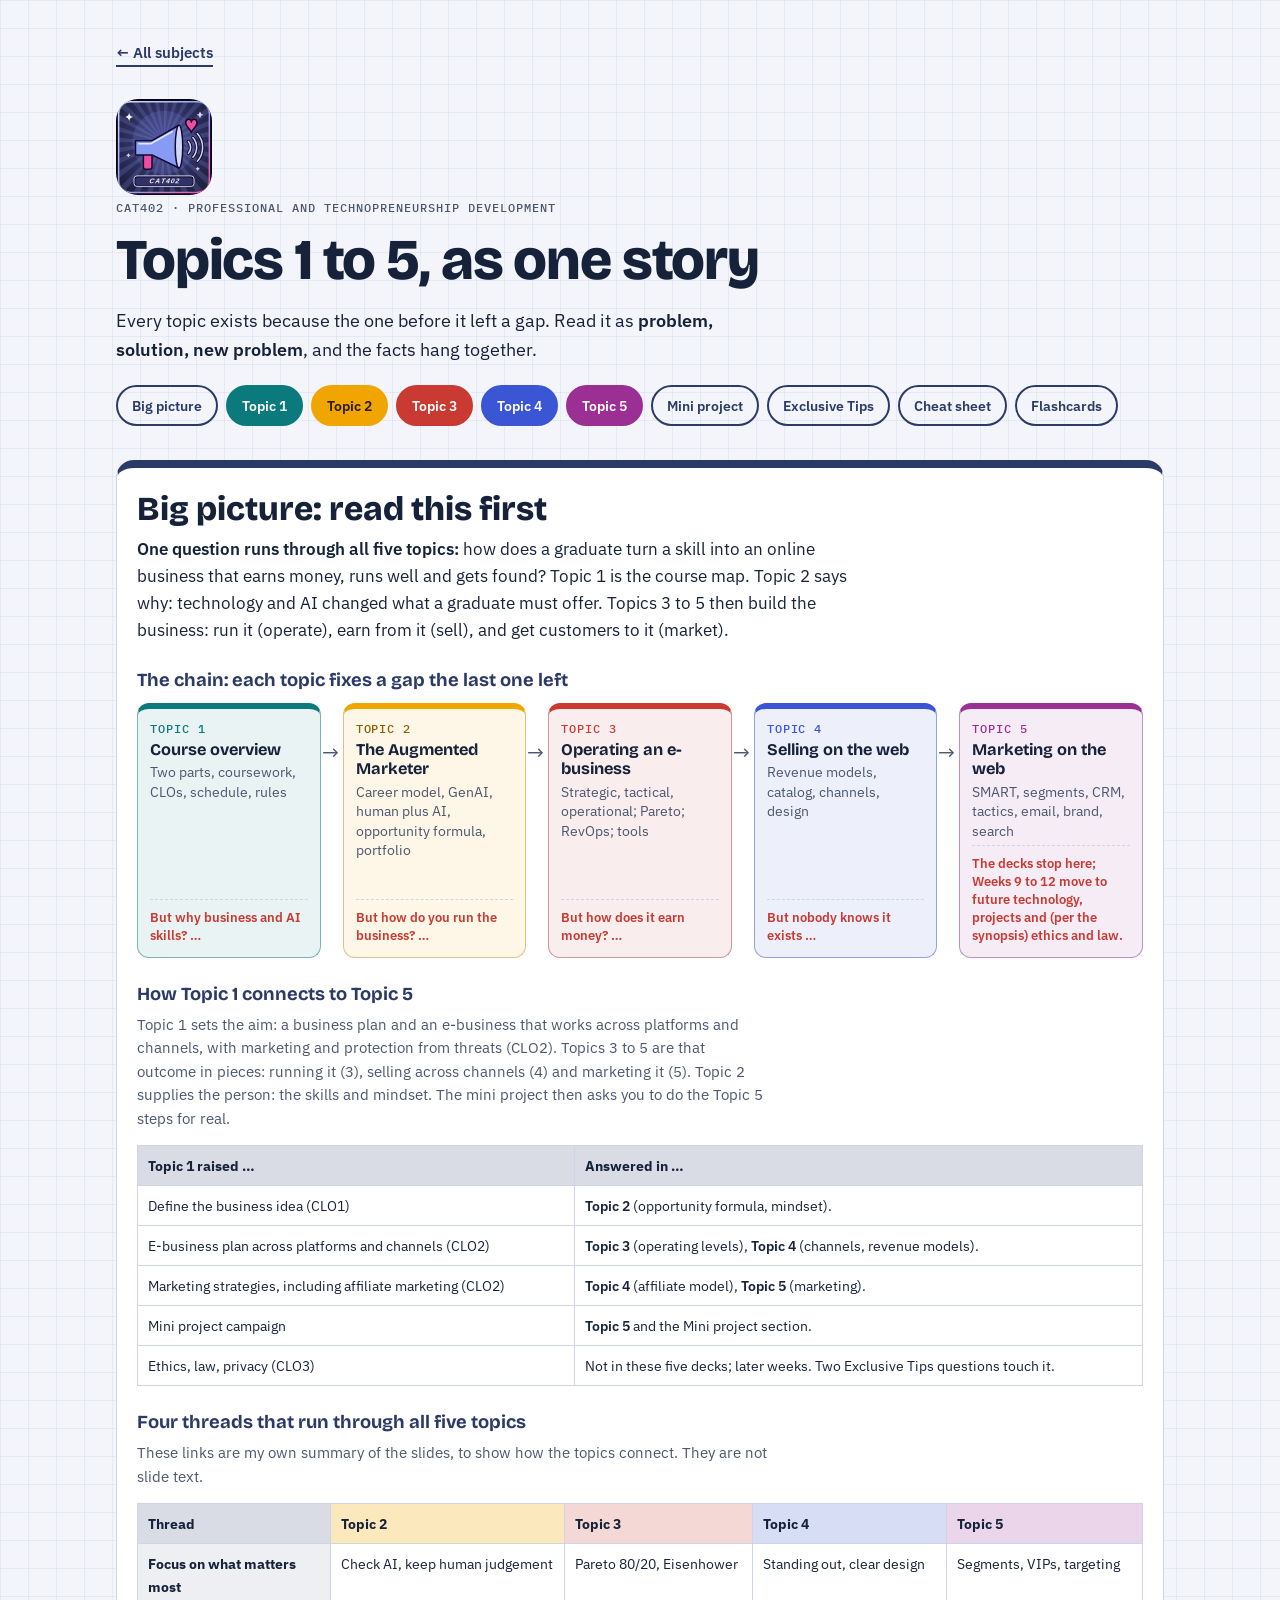
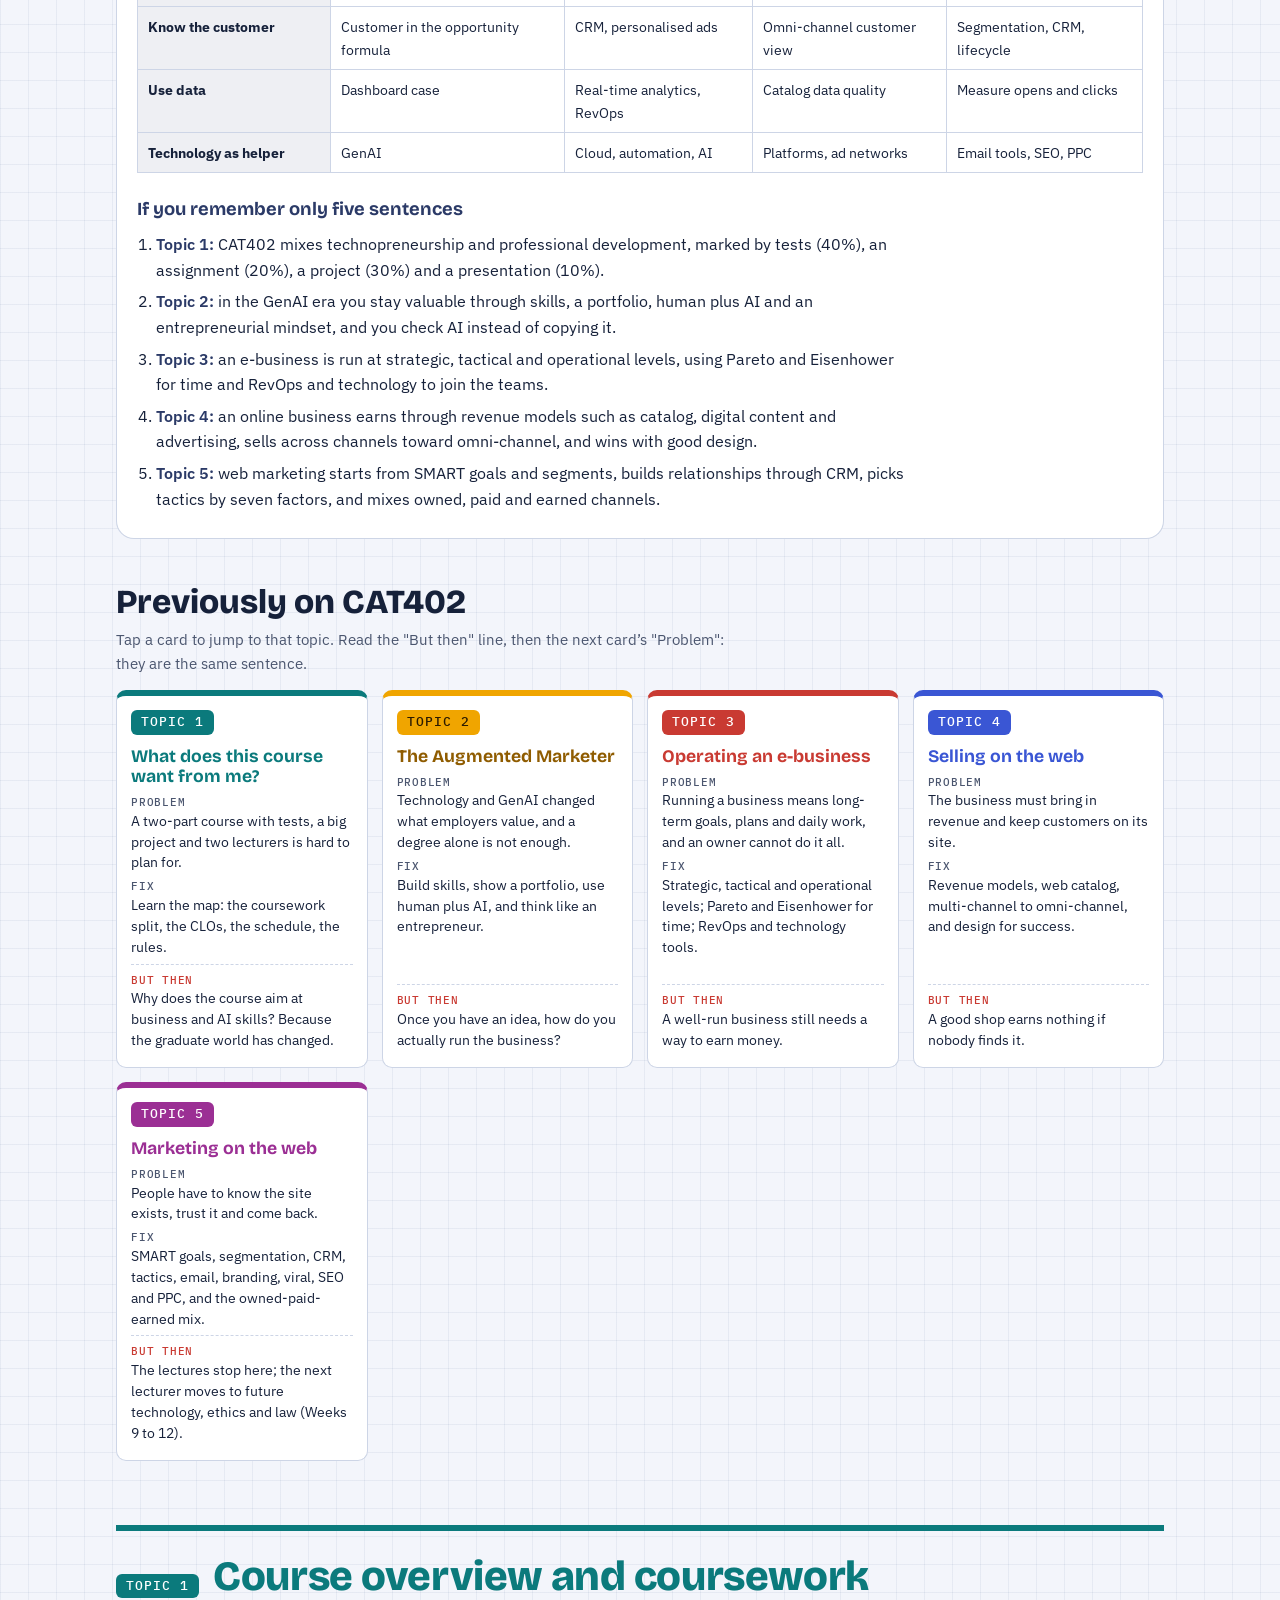
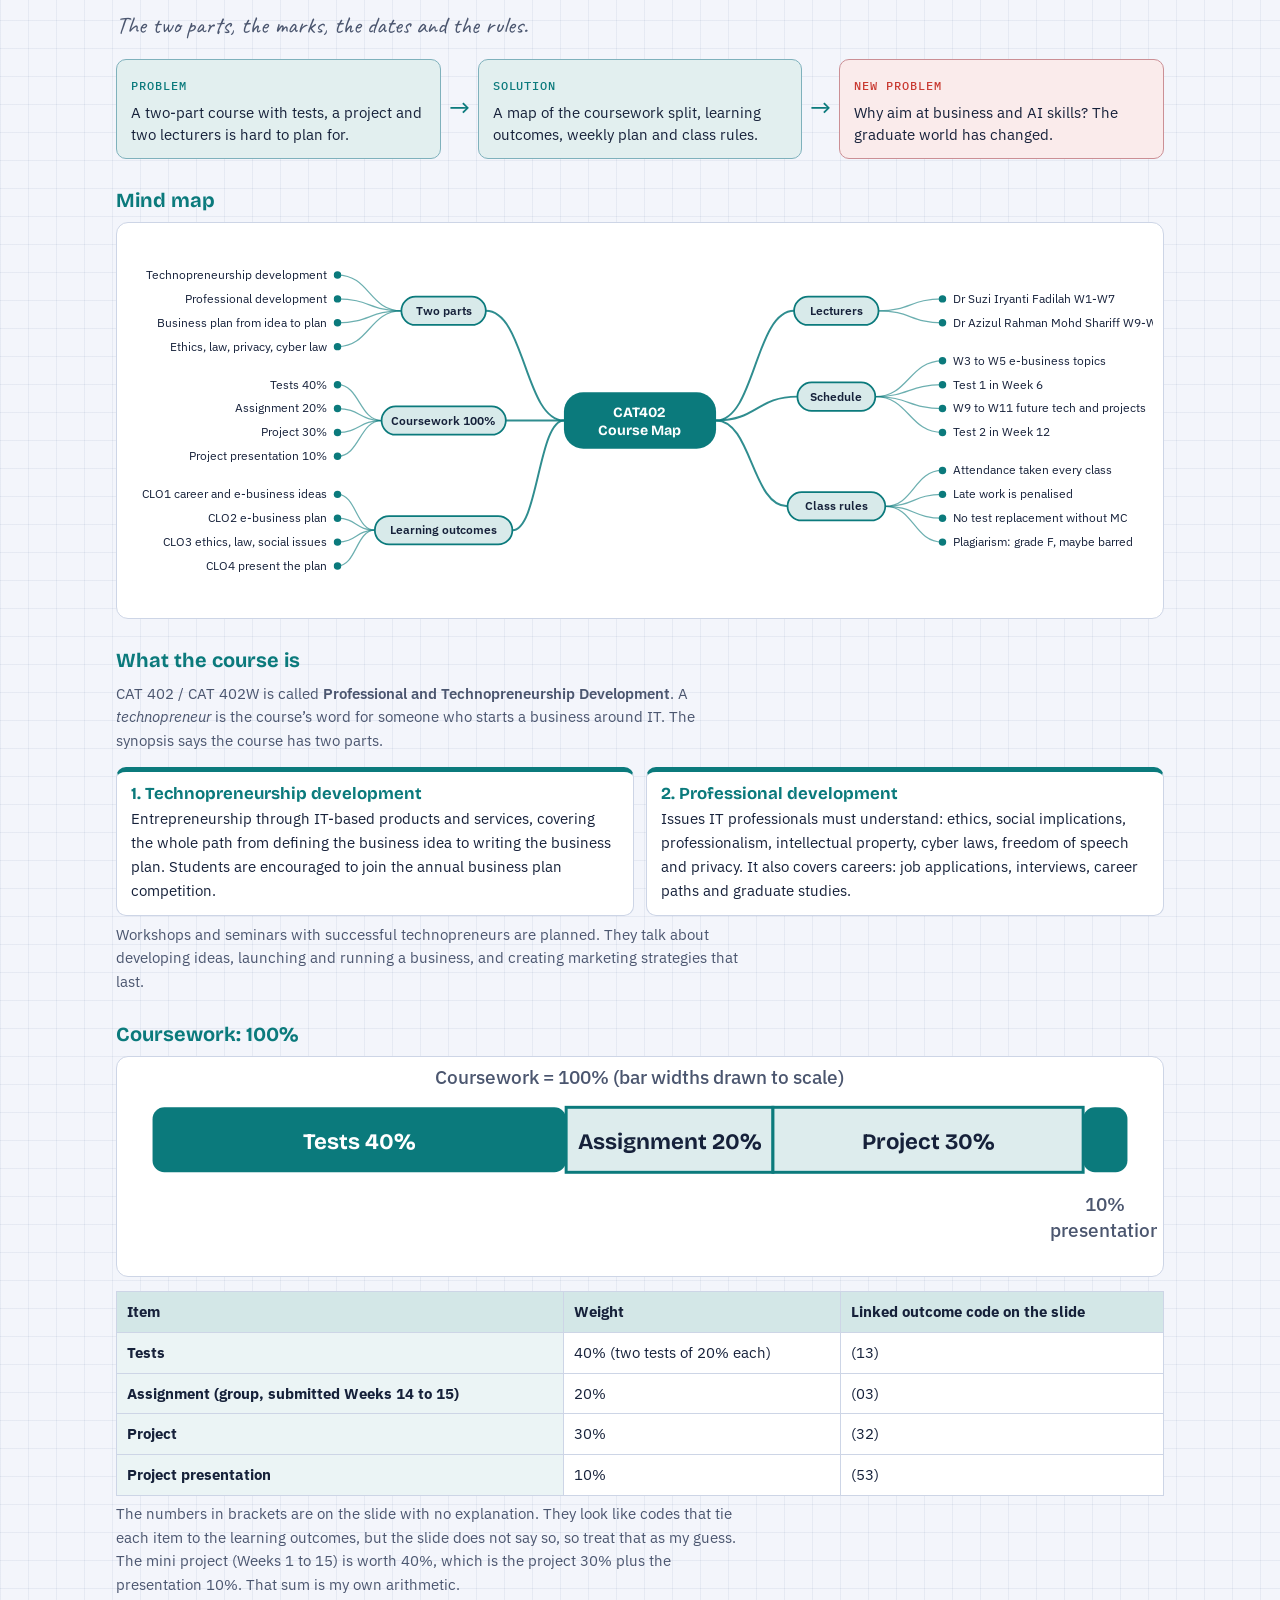
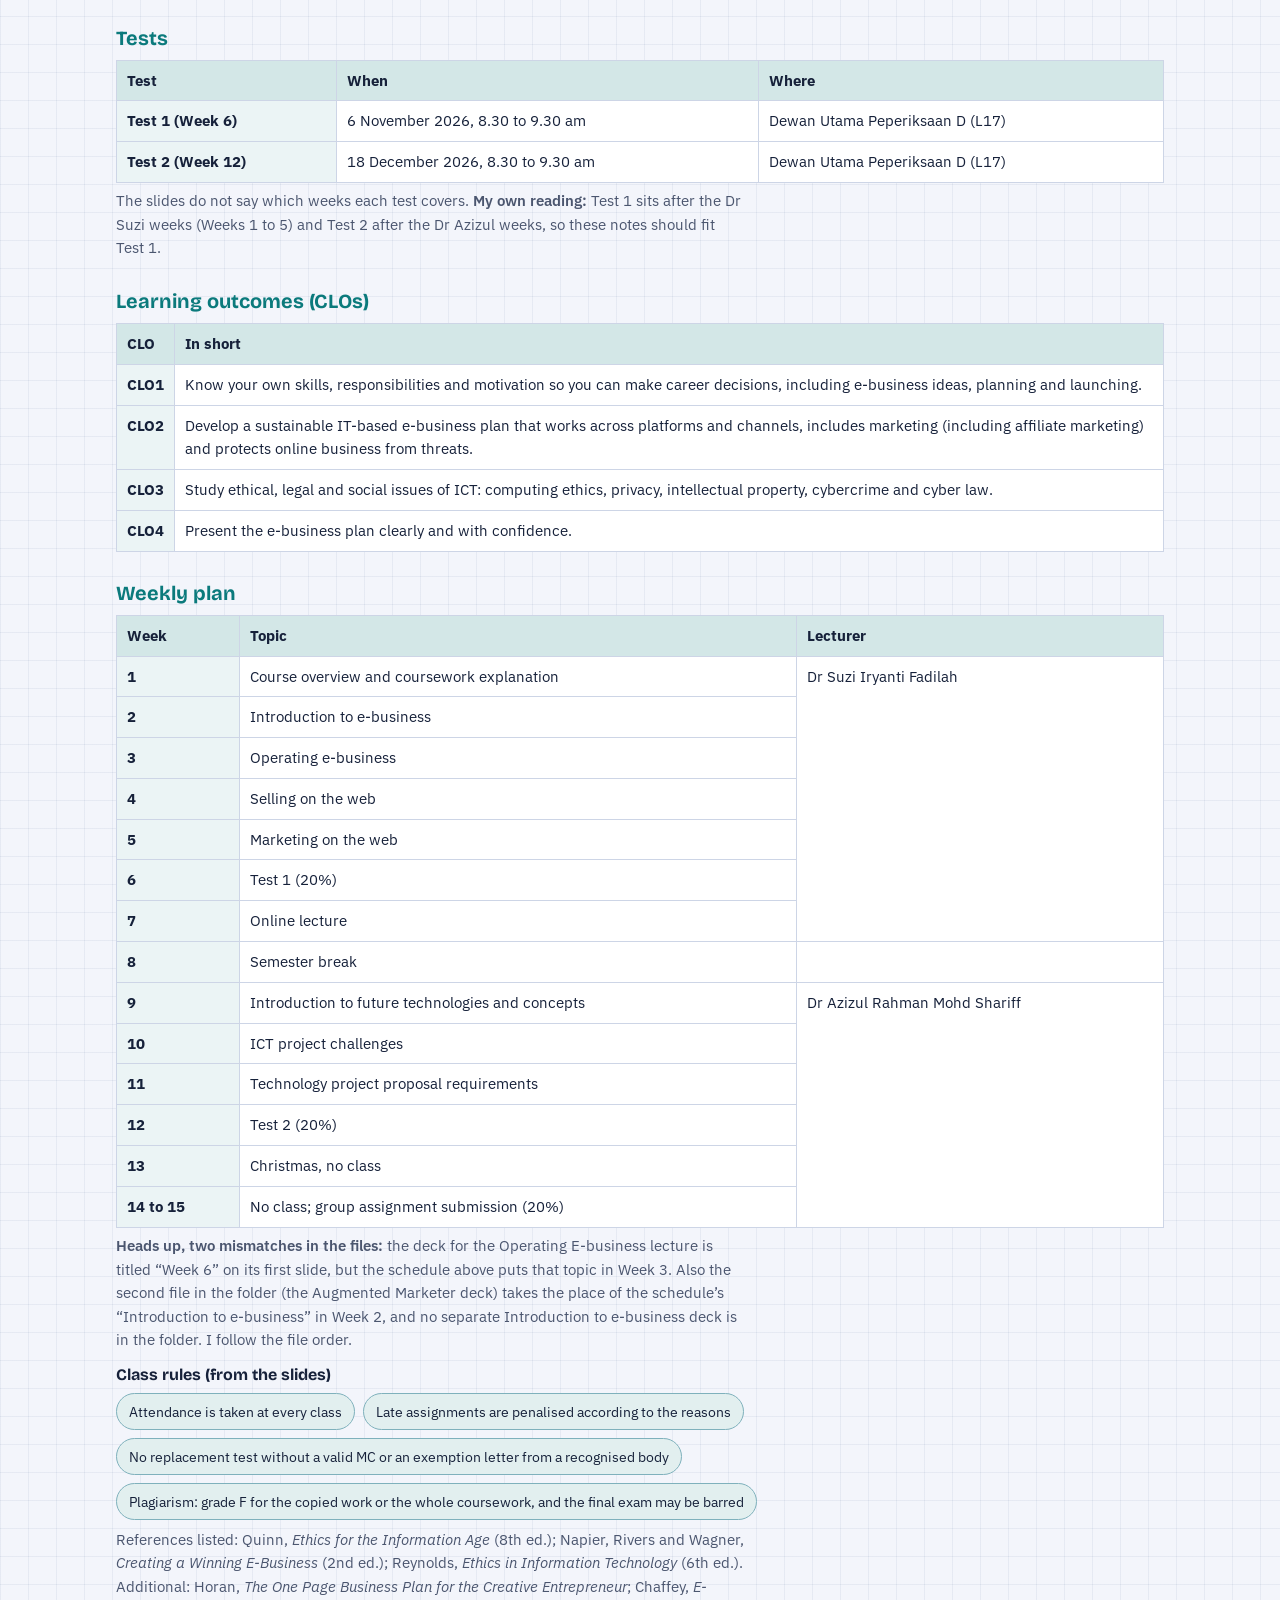
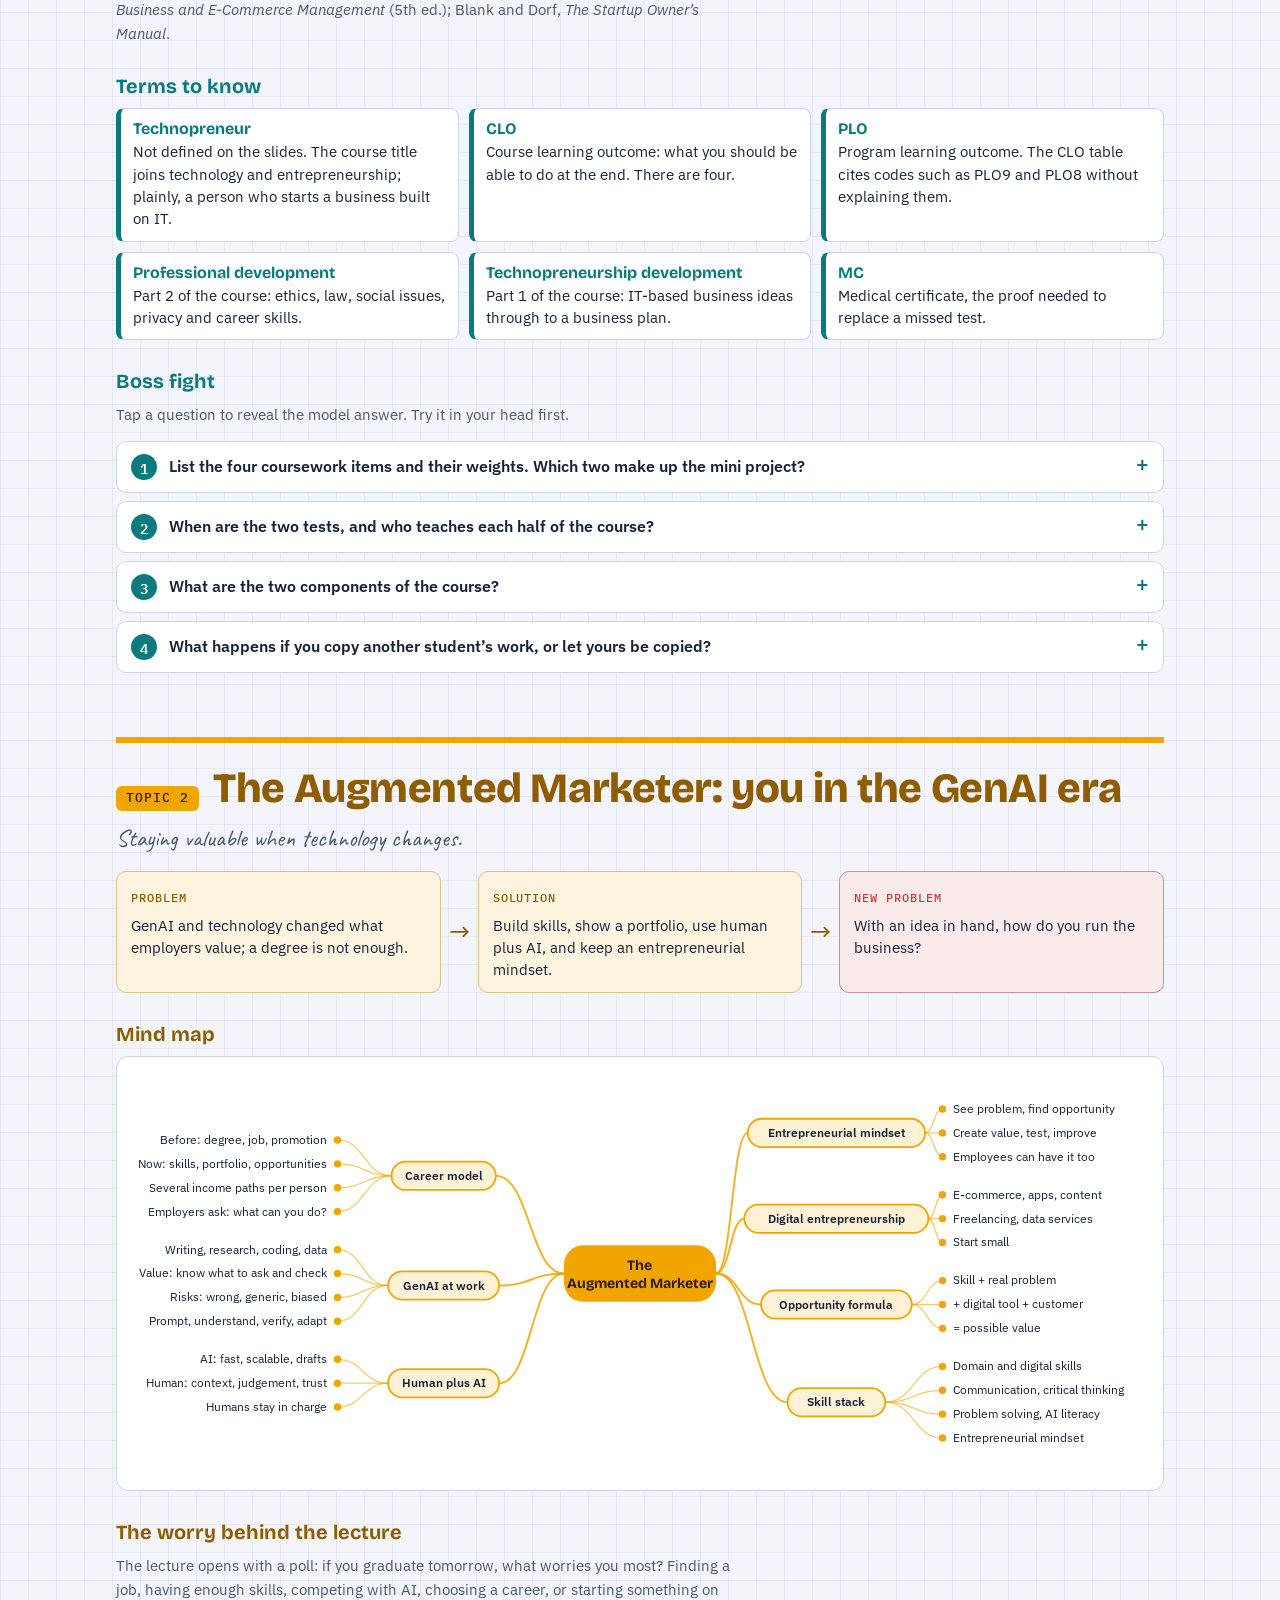
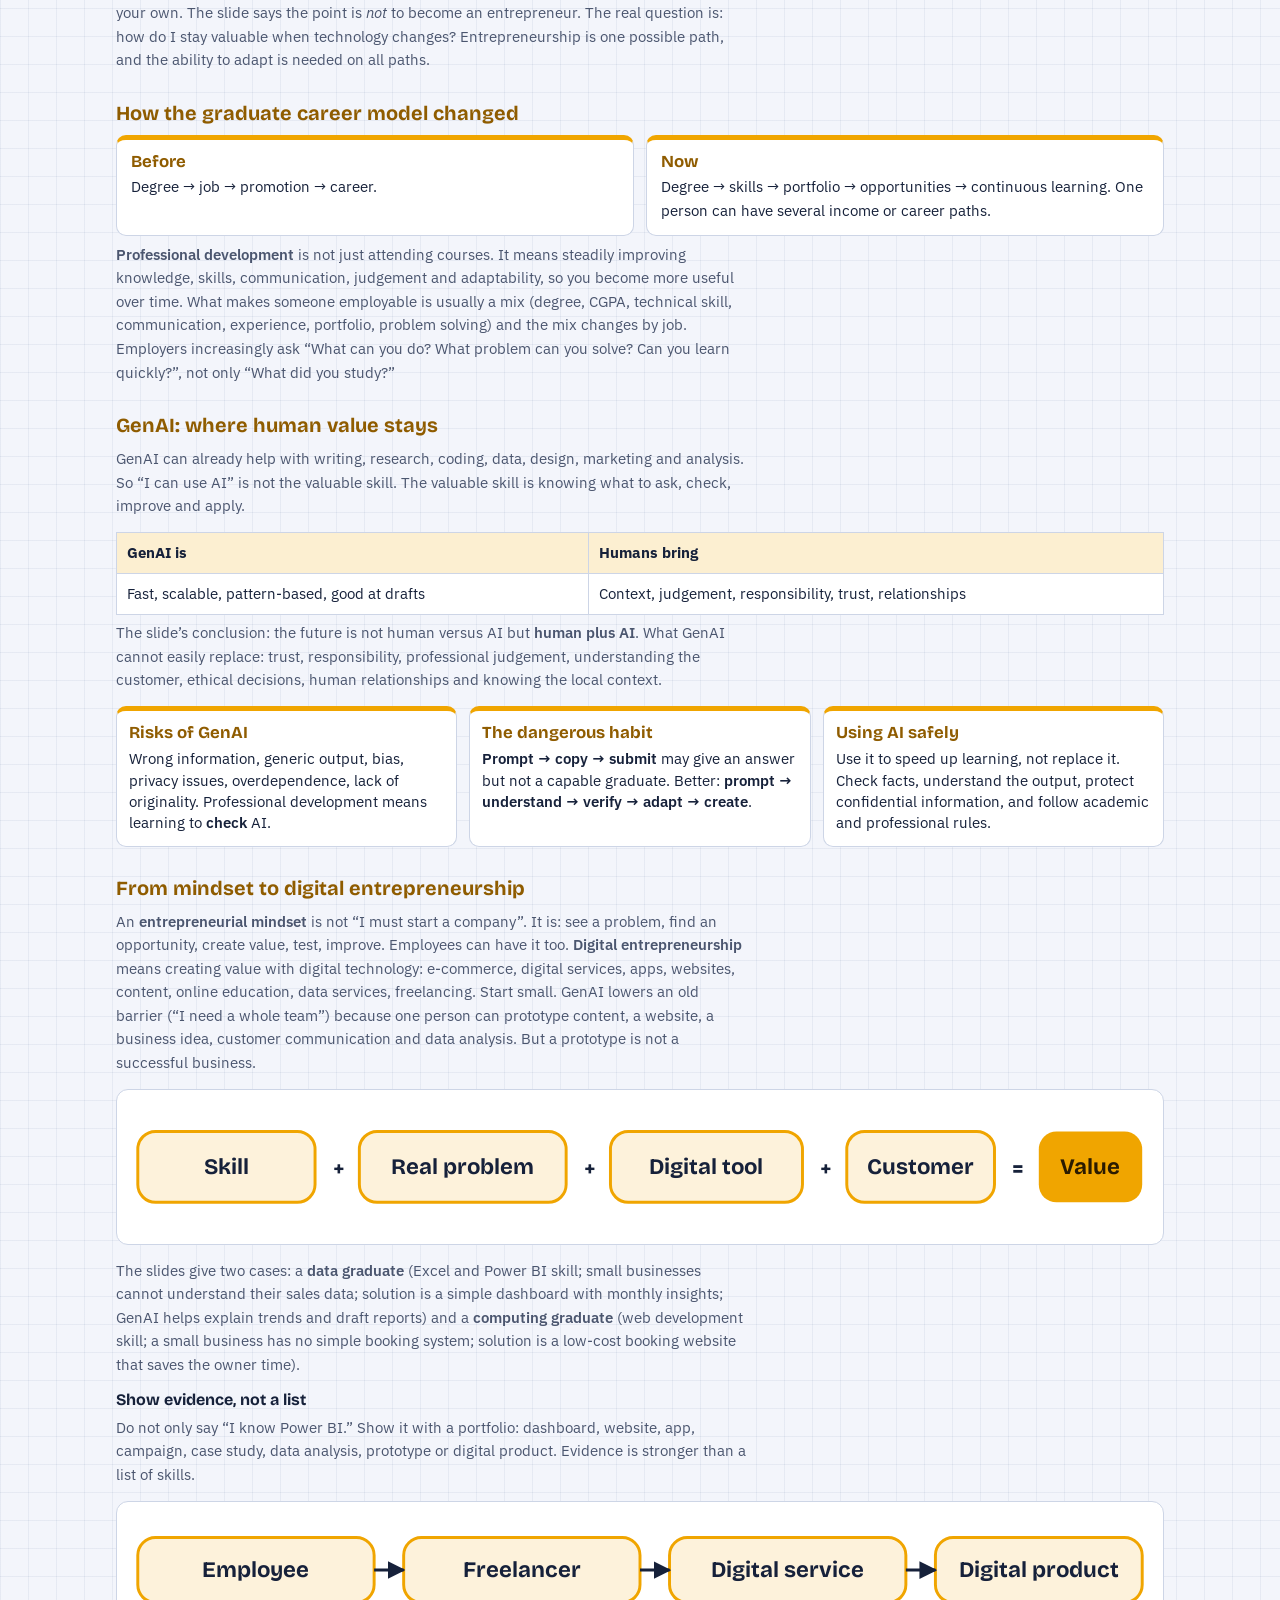
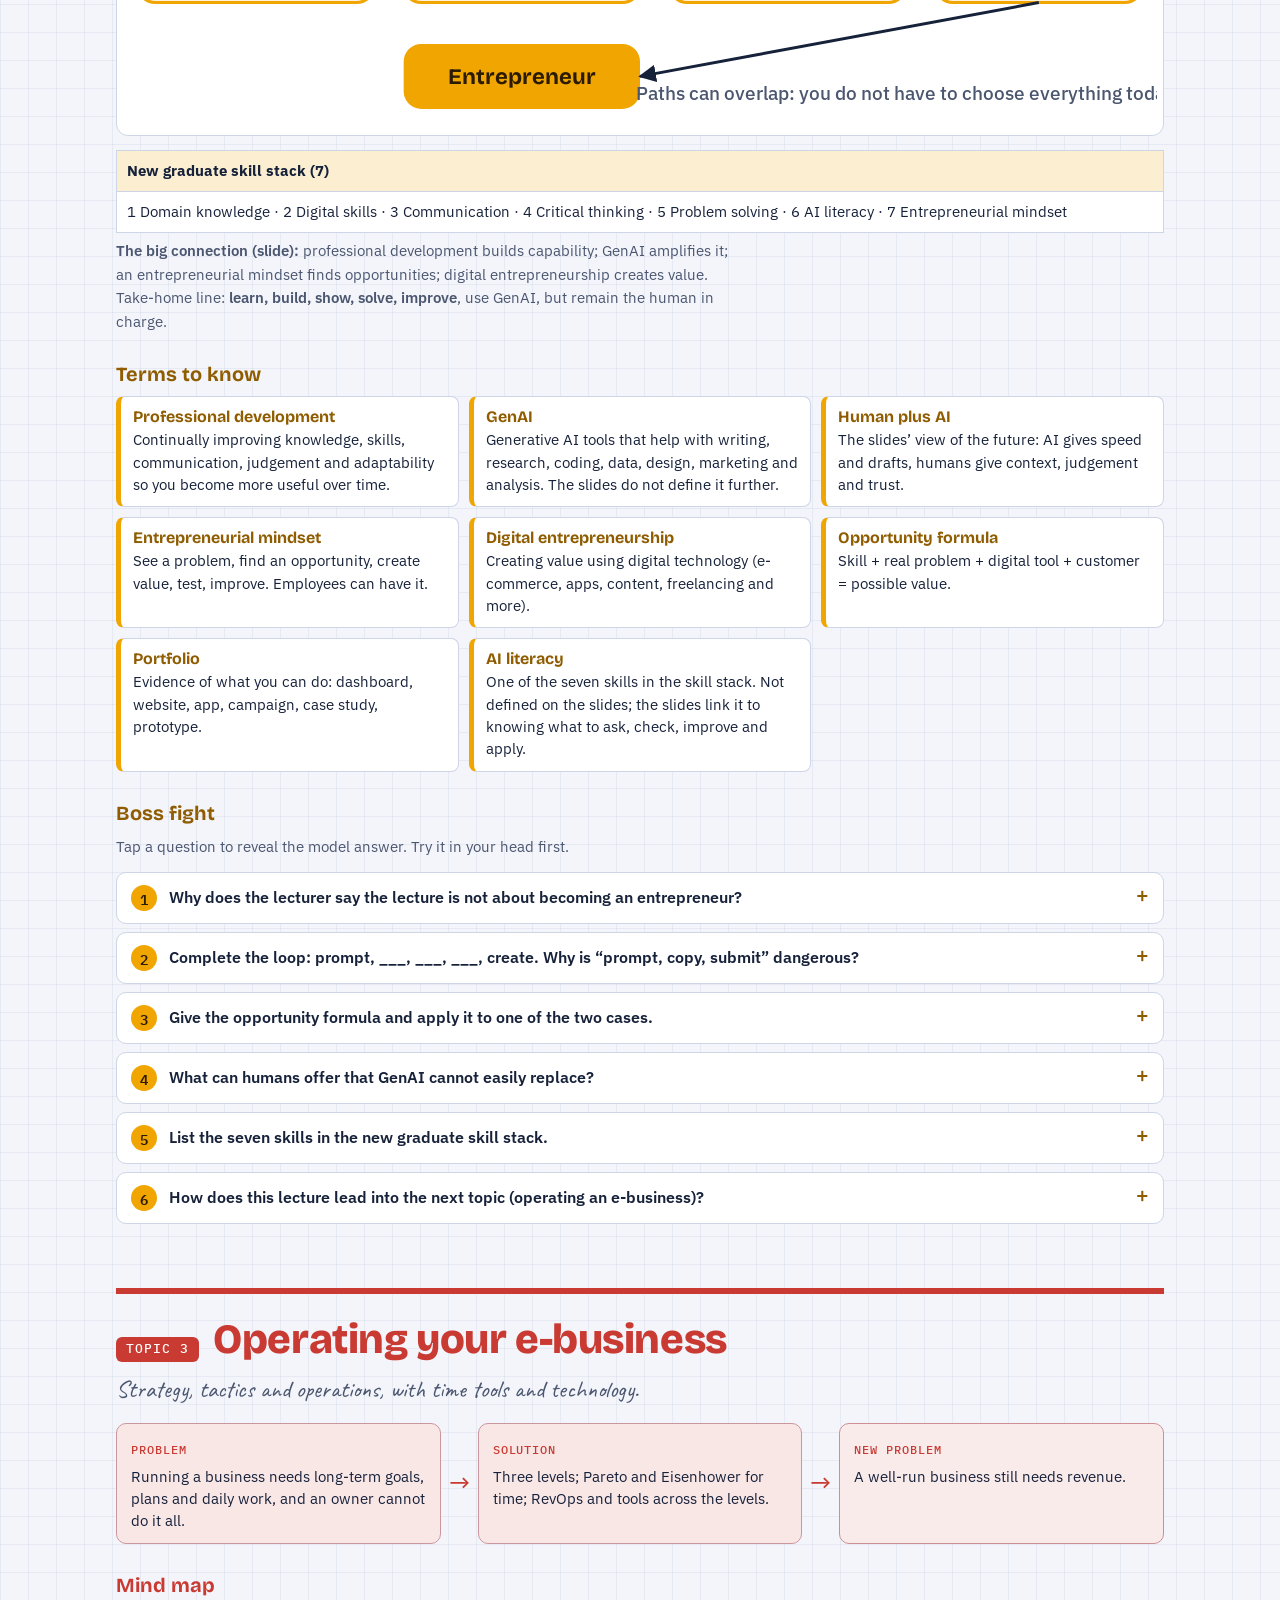
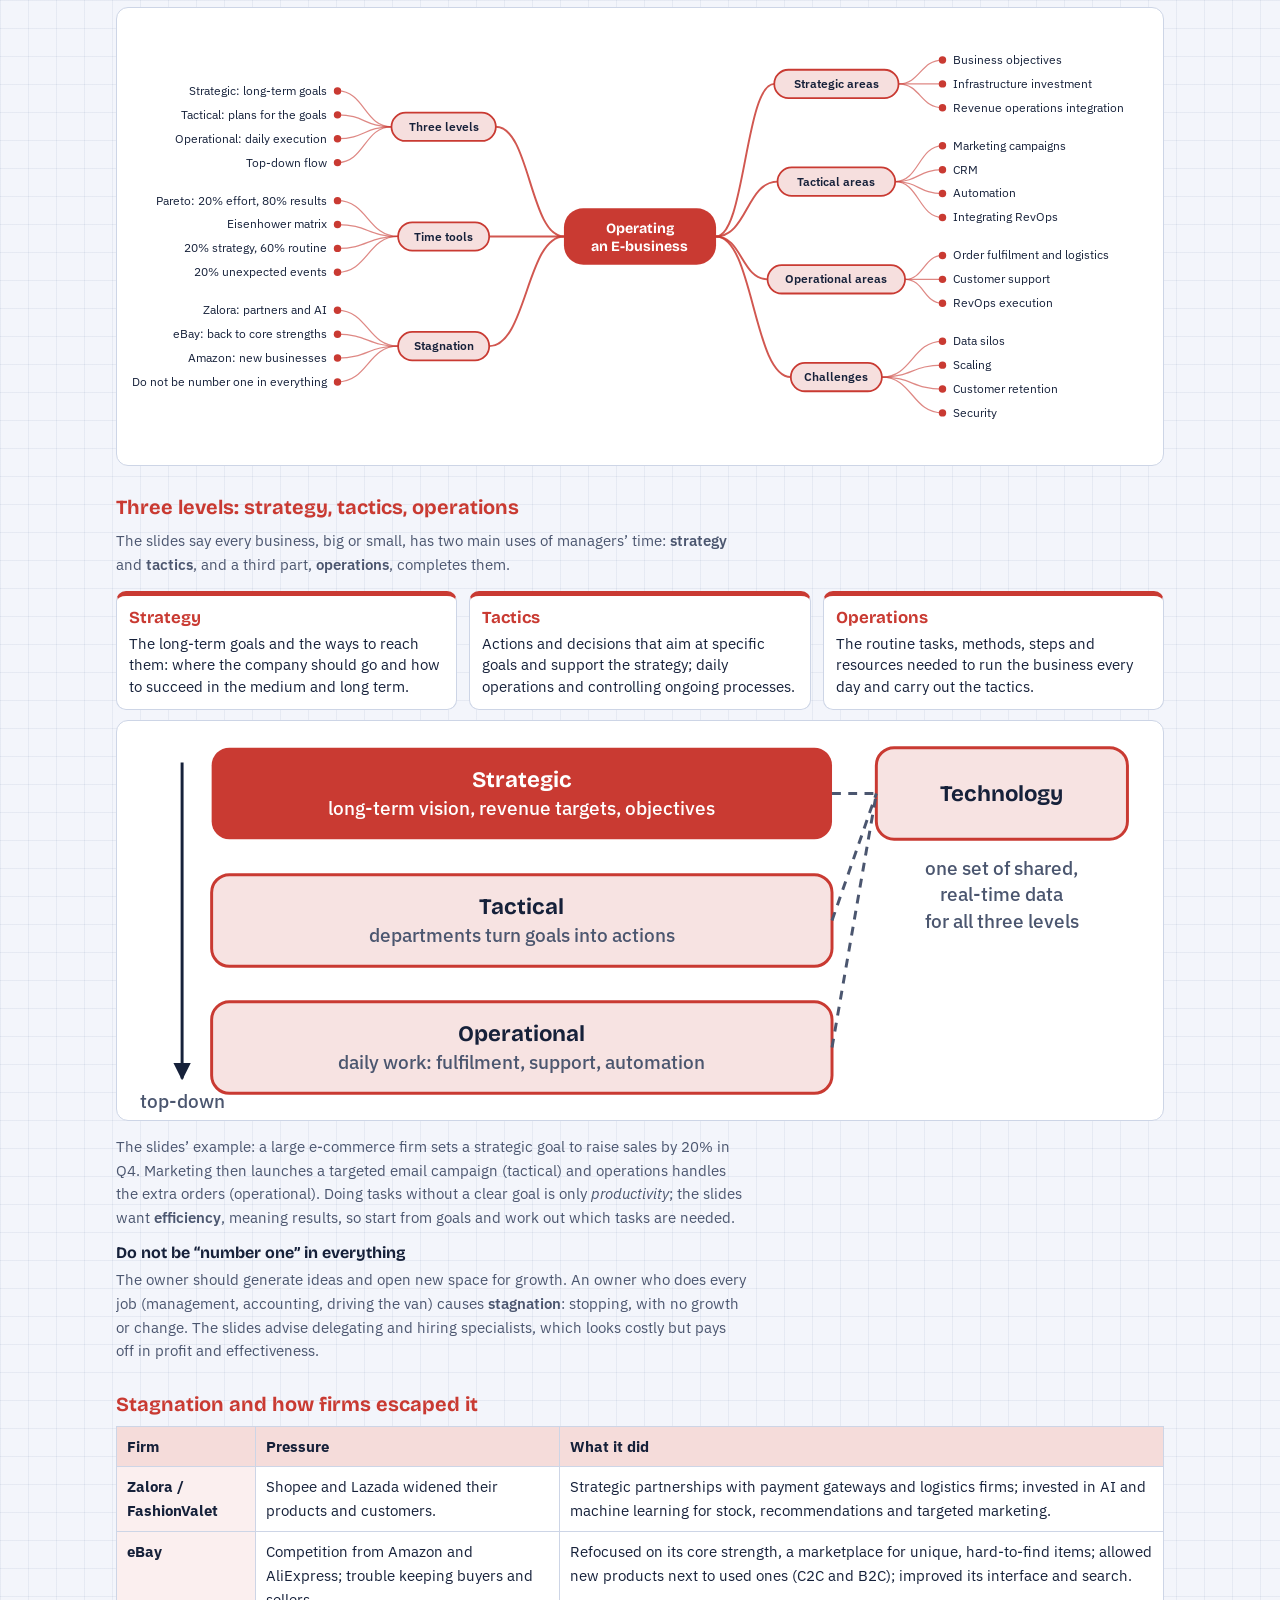
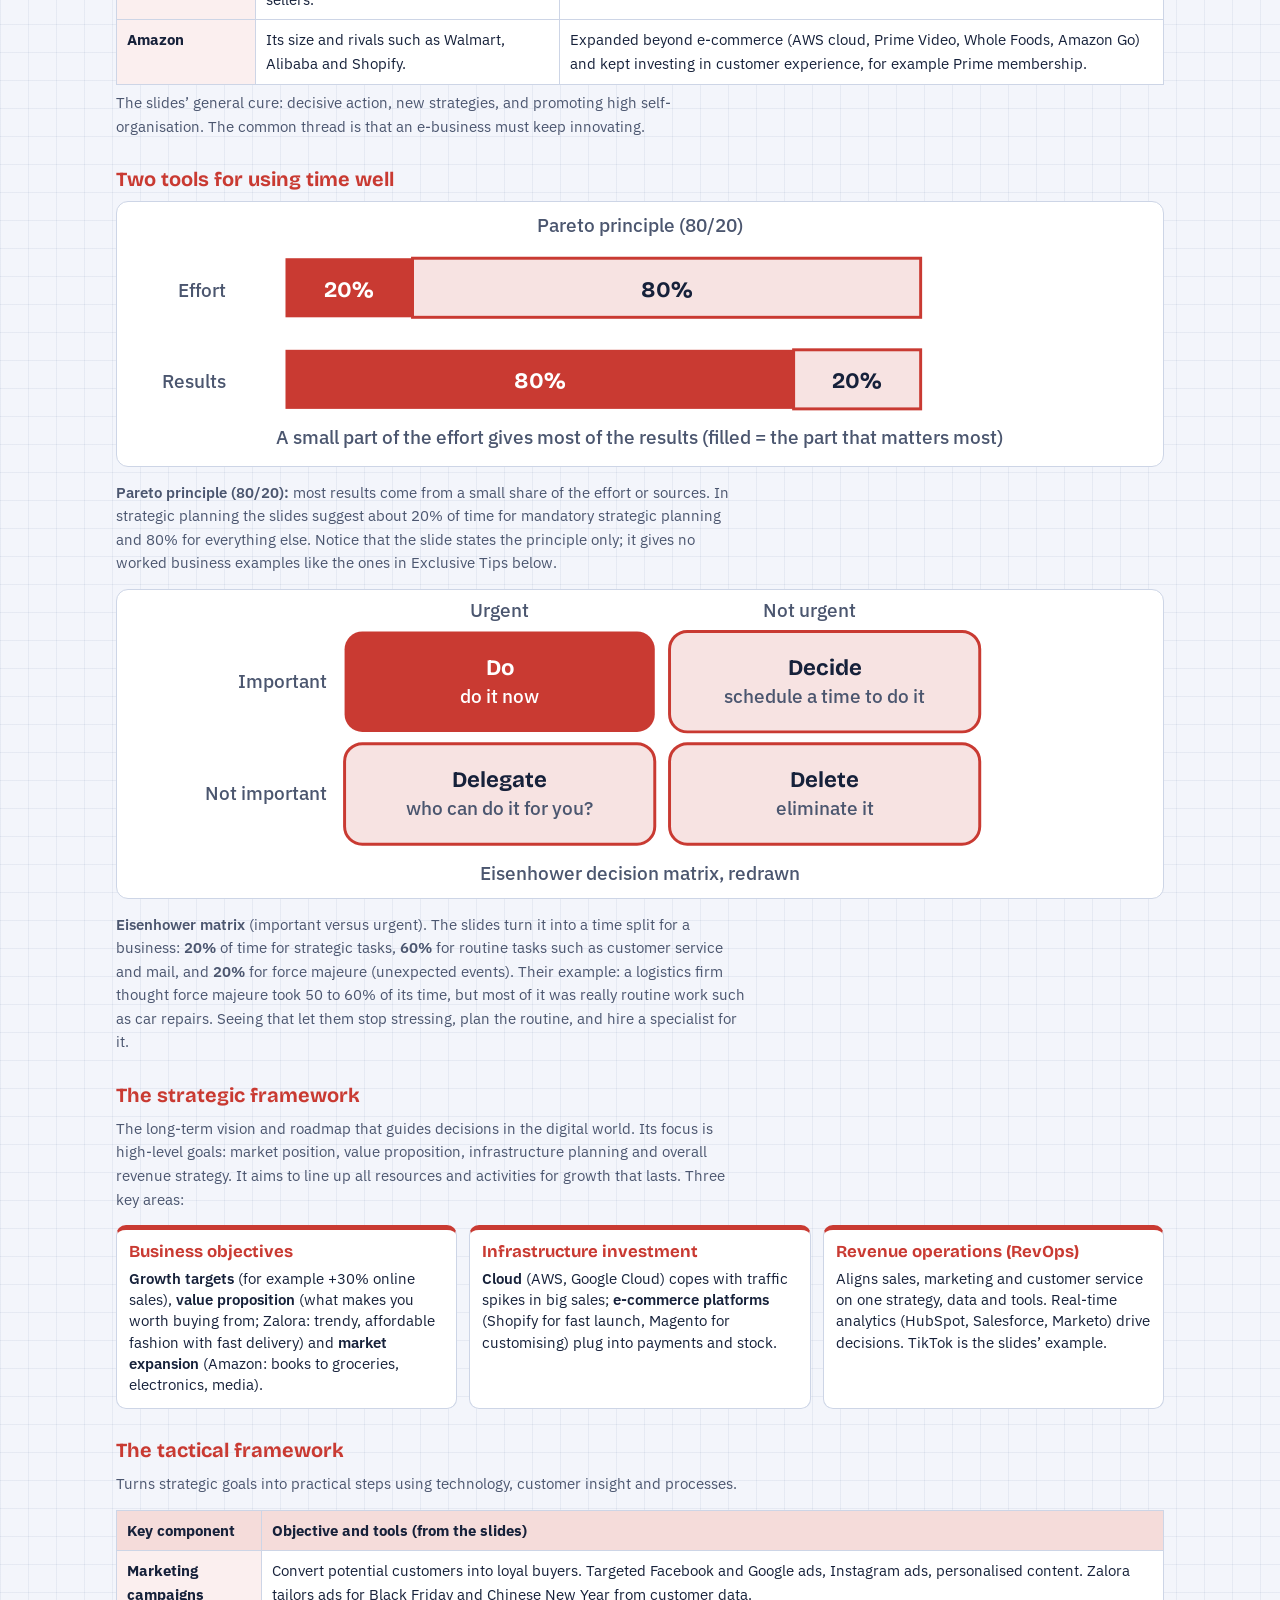
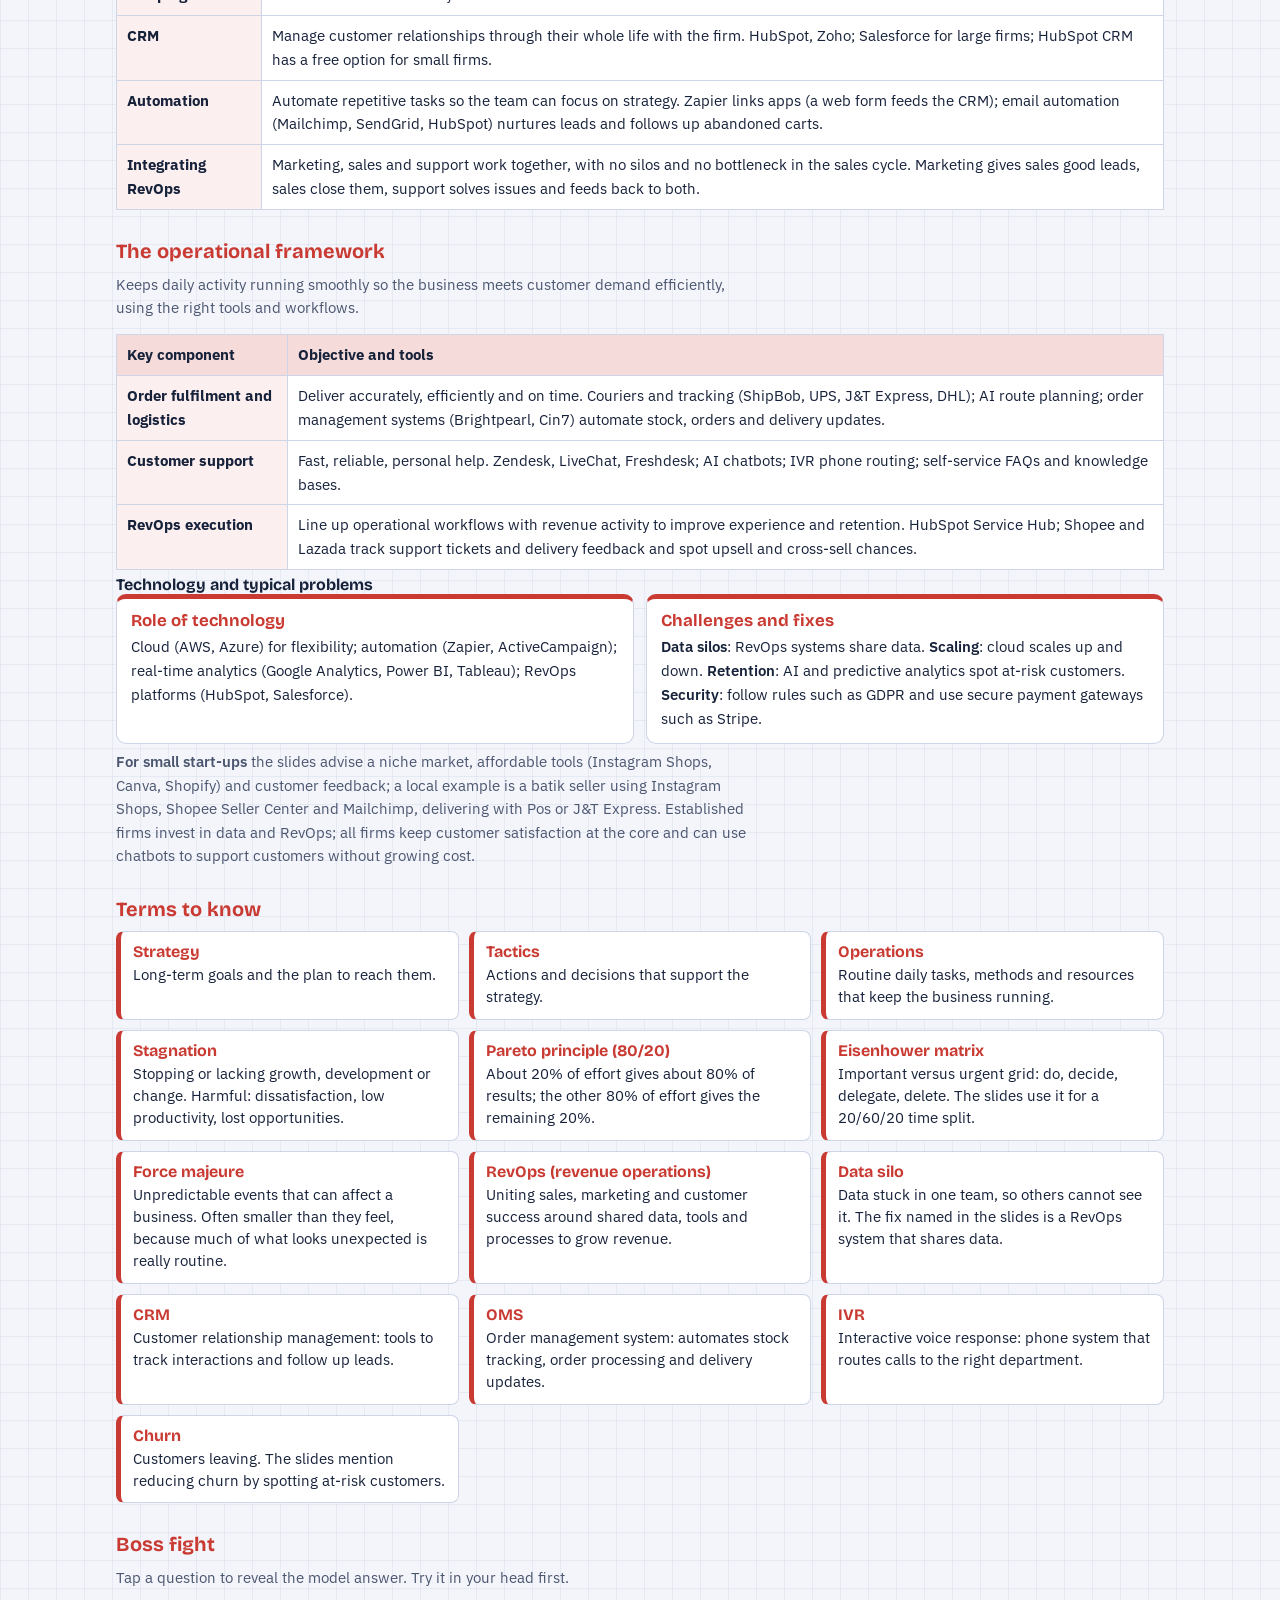
==== cat402/index.html @ 55579cd2 "Add CAT402 notes page (Topics 1-5, mini project, Exclusive Tips) and hub card Co-Authored-By: Claude" ====
<!DOCTYPE html>
<html lang="en">
<head>
<meta charset="utf-8">
<meta name="viewport" content="width=device-width, initial-scale=1, viewport-fit=cover">
<meta name="theme-color" content="#060510">
<title>CAT402 Notes: Professional and Technopreneurship Development</title>
<link rel="icon" href="../favicon.svg" type="image/svg+xml">
<link rel="icon" href="../favicon-32.png" type="image/png" sizes="32x32">
<link rel="apple-touch-icon" href="../apple-touch-icon.png">
<link rel="preconnect" href="https://fonts.googleapis.com">
<link rel="preconnect" href="https://fonts.gstatic.com" crossorigin>
<link href="https://fonts.googleapis.com/css2?family=Bricolage+Grotesque:opsz,wght@12..96,500..800&family=Caveat:wght@600&family=IBM+Plex+Mono:wght@500&family=IBM+Plex+Sans:wght@400;500;600&display=swap" rel="stylesheet">
<style>
/* Design plan: graph-paper study notebook. Cool paper, navy ink, one highlighter colour per week
   (teal, amber, coral, indigo, magenta) so a colour tells you which chapter you are in.
   Layout: single reading column, wide scrollable mind maps, cards for lists. */
:root {
  --paper: #f3f5fb; --card: #ffffff; --ink: #16213a; --muted: #4b566f; --line: #cdd5e6;
  --grid: rgba(54, 78, 140, .07); --brand: #2b3a67; --warn: #c93a32;
  --low: #7fcf8f; --med: #f3d55b; --high: #f2a04a; --crit: #e5584d; --hm-ink: #1b2030;
  --display: "Bricolage Grotesque", "Trebuchet MS", system-ui, sans-serif;
  --body: "IBM Plex Sans", system-ui, -apple-system, "Segoe UI", sans-serif;
  --hand: "Caveat", "Segoe Print", cursive;
  --mono: "IBM Plex Mono", ui-monospace, Menlo, Consolas, monospace;
}
.w1 { --c: #0b7a7c; --on: #ffffff; --ct: #0b7a7c; }
.w2 { --c: #f0a500; --on: #2b1b00; --ct: #8f5c00; }
.w3 { --c: #c93a32; --on: #ffffff; --ct: #c93a32; }
.w4 { --c: #3a56d4; --on: #ffffff; --ct: #3a56d4; }
.w5 { --c: #9b2f94; --on: #ffffff; --ct: #9b2f94; }
.wx { --c: #2b3a67; --on: #ffffff; --ct: #2b3a67; }

@media (prefers-color-scheme: dark) {
  :root:not([data-theme="light"]) {
    color-scheme: dark;
    --paper: #0f1424; --card: #182036; --ink: #e8ecf8; --muted: #a5afc9; --line: #2c3656;
    --grid: rgba(150, 175, 255, .06); --brand: #aebaf0; --warn: #ff7a6e;
  }
  :root:not([data-theme="light"]) .w1 { --c: #3cc4c6; --on: #0f1424; --ct: #3cc4c6; }
  :root:not([data-theme="light"]) .w2 { --c: #f0b429; --on: #0f1424; --ct: #f0b429; }
  :root:not([data-theme="light"]) .w3 { --c: #ff7a6e; --on: #0f1424; --ct: #ff7a6e; }
  :root:not([data-theme="light"]) .w4 { --c: #8da2ff; --on: #0f1424; --ct: #8da2ff; }
  :root:not([data-theme="light"]) .w5 { --c: #e08ada; --on: #0f1424; --ct: #e08ada; }
  :root:not([data-theme="light"]) .wx { --c: #aebaf0; --on: #0f1424; --ct: #aebaf0; }
}
:root[data-theme="dark"] {
  color-scheme: dark;
  --paper: #0f1424; --card: #182036; --ink: #e8ecf8; --muted: #a5afc9; --line: #2c3656;
  --grid: rgba(150, 175, 255, .06); --brand: #aebaf0; --warn: #ff7a6e;
}
:root[data-theme="dark"] .w1 { --c: #3cc4c6; --on: #0f1424; --ct: #3cc4c6; }
:root[data-theme="dark"] .w2 { --c: #f0b429; --on: #0f1424; --ct: #f0b429; }
:root[data-theme="dark"] .w3 { --c: #ff7a6e; --on: #0f1424; --ct: #ff7a6e; }
:root[data-theme="dark"] .w4 { --c: #8da2ff; --on: #0f1424; --ct: #8da2ff; }
:root[data-theme="dark"] .w5 { --c: #e08ada; --on: #0f1424; --ct: #e08ada; }
:root[data-theme="dark"] .wx { --c: #aebaf0; --on: #0f1424; --ct: #aebaf0; }

* { box-sizing: border-box; }
html { scroll-behavior: smooth; -webkit-tap-highlight-color: transparent; }
a, button, summary { touch-action: manipulation; }
body {
  margin: 0; background-color: var(--paper); color: var(--ink);
  background-image: linear-gradient(var(--grid) 1px, transparent 1px), linear-gradient(90deg, var(--grid) 1px, transparent 1px);
  background-size: 28px 28px;
  font: 400 16px/1.6 var(--body);
}
main, .hero, .foot { max-width: 1080px; margin-inline: auto; padding-inline: 16px; }
h1, h2, h3, h4 { font-family: var(--display); text-wrap: balance; line-height: 1.15; margin: 0; }
b { font-weight: 600; }
a { color: inherit; }
:focus-visible { outline: 3px solid var(--brand); outline-offset: 2px; }
.small { color: var(--muted); font-size: .92rem; margin: .4rem 0 .9rem; max-width: 70ch; }
.note { font-family: var(--hand); font-size: 1.25rem; color: var(--ct, var(--brand)); }

/* hero */
.hero { padding-top: 40px; padding-bottom: 8px; }
.hero .subj { display: block; width: 96px; height: 96px; margin: 14px 0 6px; border-radius: 22px; }
.eyebrow { font: 500 .78rem/1 var(--mono); letter-spacing: .08em; text-transform: uppercase; color: var(--muted); margin: 0 0 14px; }
.hero h1 { font-size: clamp(2.1rem, 6vw, 3.6rem); font-weight: 800; letter-spacing: -.02em; }
.lead { max-width: 60ch; font-size: 1.12rem; margin: 14px 0 20px; }
.jump { display: flex; flex-wrap: wrap; gap: 8px; }
.jump a {
  text-decoration: none; font-weight: 600; font-size: .9rem; padding: 7px 14px; border-radius: 999px;
  background: var(--c); color: var(--on); border: 2px solid var(--c);
}
.jump a.wx { background: transparent; color: var(--ct); border-color: var(--c); }

/* sections */
.band { margin-top: 44px; }
.sec { font-size: clamp(1.5rem, 3.6vw, 2.1rem); font-weight: 800; margin-bottom: 6px; }
.week { margin-top: 64px; padding-top: 22px; border-top: 6px solid var(--c); }
.week h3, .band h3 { font-size: 1.25rem; font-weight: 700; margin: 30px 0 10px; color: var(--ct); }
.week-head { display: flex; flex-wrap: wrap; align-items: baseline; gap: 6px 14px; margin-bottom: 14px; }
.wk { font: 500 .8rem/1 var(--mono); text-transform: uppercase; letter-spacing: .08em; background: var(--c); color: var(--on); padding: 6px 10px; border-radius: 6px; }
.week-head h2 { font-size: clamp(1.7rem, 4.4vw, 2.6rem); font-weight: 800; color: var(--ct); letter-spacing: -.01em; }
.blurb { flex-basis: 100%; margin: 0; font-family: var(--hand); font-size: 1.5rem; color: var(--muted); }

/* previously-on cards */
.story { list-style: none; padding: 0; margin: 14px 0 0; display: grid; grid-template-columns: repeat(auto-fit, minmax(200px, 1fr)); gap: 14px; }
.story a {
  display: flex; flex-direction: column; gap: 6px; height: 100%; text-decoration: none; padding: 14px 14px 16px;
  background: var(--card); border: 1px solid var(--line); border-top: 6px solid var(--c); border-radius: 10px;
}
.story .wk { align-self: flex-start; }
.story h3 { margin: 6px 0 2px; font-size: 1.1rem; color: var(--ct); }
.story p { margin: 0; font-size: .9rem; line-height: 1.45; }
.story p b { display: block; font: 500 .7rem/1.4 var(--mono); text-transform: uppercase; letter-spacing: .07em; color: var(--muted); }
.story .but { margin-top: auto; padding-top: 8px; border-top: 1px dashed var(--line); }
.story .but b { color: var(--warn); }

/* problem, solution, new problem */
.psn { display: flex; flex-wrap: wrap; align-items: stretch; gap: 8px; margin: 8px 0 4px; }
.psn > div { flex: 1 1 230px; padding: 12px 14px; border-radius: 10px; background: color-mix(in srgb, var(--c) 12%, var(--card)); border: 1px solid color-mix(in srgb, var(--c) 40%, var(--line)); }
.psn > .n { background: color-mix(in srgb, var(--warn) 10%, var(--card)); border-color: color-mix(in srgb, var(--warn) 45%, var(--line)); }
.psn b { font: 500 .72rem/1.4 var(--mono); text-transform: uppercase; letter-spacing: .08em; color: var(--ct); }
.psn .n b { color: var(--warn); }
.psn p { margin: 4px 0 0; font-size: .95rem; line-height: 1.45; }
.psn .arr { align-self: center; font-size: 1.6rem; color: var(--ct); }
@media (max-width: 820px) { .psn .arr { flex-basis: 100%; text-align: center; transform: rotate(90deg); height: 24px; line-height: 24px; } }

/* mind map */
.mm-wrap { overflow-x: auto; background: var(--card); border: 1px solid var(--line); border-radius: 12px; padding: 10px; -webkit-overflow-scrolling: touch; }
.mm-wrap .hint { display: none; margin: 0 0 4px; font: 500 .75rem/1 var(--mono); color: var(--muted); }
.mm { display: block; width: 100%; min-width: 940px; height: auto; font-family: var(--body); }
.mm-link { fill: none; stroke: var(--c); stroke-width: 2.2; opacity: .85; }
.mm-link.thin { stroke-width: 1.4; opacity: .6; }
.mm-center { fill: var(--c); }
.mm-ctxt { fill: var(--on); font: 700 16px var(--display); }
.mm-branch { fill: color-mix(in srgb, var(--c) 16%, var(--card)); stroke: var(--c); stroke-width: 2; }
.mm-btxt { fill: var(--ink); font: 600 13.5px var(--body); }
.mm-leaf { fill: var(--ink); font: 400 13.5px var(--body); }
.mm-dot { fill: var(--c); }
@media (max-width: 960px) { .mm-wrap .hint { display: block; } }

/* pictures */
.shots { display: grid; grid-template-columns: repeat(auto-fit, minmax(min(100%, 330px), 1fr)); gap: 16px; }
.shot { margin: 0; background: var(--card); border: 1px solid var(--line); border-radius: 12px; padding: 8px; }
.zoom { display: block; width: 100%; padding: 0; border: 0; background: none; cursor: zoom-in; border-radius: 8px; overflow: hidden; }
.shot img { display: block; width: 100%; height: auto; max-width: 100%; border-radius: 6px; }
.shot figcaption { font-size: .88rem; color: var(--muted); padding: 8px 4px 4px; line-height: 1.45; }
#lightbox { max-width: 96vw; max-height: 94vh; padding: 10px; border: 0; border-radius: 12px; background: var(--card); color: var(--ink); }
#lightbox::backdrop { background: rgba(8, 12, 24, .72); }
#lightbox img { display: block; max-width: 92vw; max-height: 82vh; margin: 8px auto 0; }
#lightbox .close { font: 600 .9rem var(--body); padding: 8px 16px; border-radius: 999px; border: 2px solid var(--brand); background: transparent; color: var(--ink); cursor: pointer; }

/* terms */
.terms { display: grid; grid-template-columns: repeat(auto-fit, minmax(min(100%, 290px), 1fr)); gap: 10px; margin: 0; }
.terms > div { background: var(--card); border: 1px solid var(--line); border-left: 5px solid var(--c); border-radius: 8px; padding: 10px 12px; }
.terms dt { font: 700 1rem var(--display); color: var(--ct); }
.terms dd { margin: 3px 0 0; font-size: .93rem; line-height: 1.5; }

/* tables */
.tbl-wrap { overflow-x: auto; margin: 6px 0; }
table { border-collapse: collapse; width: 100%; background: var(--card); font-size: .93rem; }
th, td { border: 1px solid var(--line); padding: 8px 10px; text-align: left; vertical-align: top; }
thead th { background: color-mix(in srgb, var(--c) 18%, var(--card)); }
tbody th { background: color-mix(in srgb, var(--c) 8%, var(--card)); }
th small { font-weight: 400; color: var(--muted); }
table.gen th, table.gen td { min-width: 140px; }

/* week 1 staircase */
.ladder { list-style: none; margin: 8px 0; padding: 0; display: grid; grid-template-columns: repeat(2, 1fr); gap: 8px; }
.ladder li {
  display: flex; flex-direction: column; gap: 2px; padding: 10px 10px 12px; border-radius: 10px; border: 1px solid var(--c);
  background: color-mix(in srgb, var(--c) calc(6% + var(--i) * 3.5%), var(--card));
}
.ladder .n { font: 500 .75rem/1 var(--mono); color: var(--ct); }
.ladder b { font-family: var(--display); font-size: 1.02rem; }
.ladder small { font-size: .82rem; line-height: 1.35; color: var(--muted); }
@media (min-width: 780px) {
  .ladder { grid-template-columns: repeat(5, 1fr); align-items: start; }
  .ladder li { margin-top: calc((4 - var(--j)) * 16px); }
}

/* week 2 pipeline, week 3 flow */
.pipe, .flow5 { list-style: none; margin: 8px 0 14px; padding: 0; display: flex; flex-wrap: wrap; gap: 12px; counter-reset: s; }
.pipe li, .flow5 li {
  counter-increment: s; position: relative; flex: 1 1 190px; padding: 12px 12px 14px 12px; border-radius: 10px;
  background: color-mix(in srgb, var(--c) 12%, var(--card)); border: 1px solid color-mix(in srgb, var(--c) 45%, var(--line));
}
.pipe li::before, .flow5 li::before { content: counter(s); display: inline-grid; place-items: center; width: 26px; height: 26px; margin-bottom: 6px; border-radius: 50%; background: var(--c); color: var(--on); font: 600 .85rem var(--mono); }
.pipe b, .flow5 b { display: block; font-family: var(--display); font-size: 1.05rem; color: var(--ct); }
.pipe span, .flow5 span { display: block; font-size: .9rem; line-height: 1.45; }
@media (min-width: 900px) { .pipe li:not(:last-child)::after, .flow5 li:not(:last-child)::after { content: "\2192"; position: absolute; right: -14px; top: 50%; transform: translateY(-50%); font-size: 1.3rem; color: var(--ct); background: var(--paper); line-height: 1; z-index: 1; } }

/* callouts and answers */
.callout { margin: 16px 0; padding: 12px 14px; border-radius: 10px; background: var(--card); border: 1px solid var(--line); border-left: 6px solid var(--brand); font-size: .95rem; }
.callout.trap { border-left-color: var(--warn); background: color-mix(in srgb, var(--warn) 8%, var(--card)); }
.callout.trap b:first-child { color: var(--warn); }
.hook { font: 500 .95rem var(--mono); padding: 8px 10px; border-radius: 8px; background: color-mix(in srgb, var(--c) 12%, var(--card)); }
.qa { background: var(--card); border: 1px solid var(--line); border-radius: 10px; margin: 8px 0; }
.qa summary { cursor: pointer; list-style: none; padding: 12px 14px 12px 14px; display: flex; gap: 12px; align-items: flex-start; font-weight: 600; }
.qa summary::-webkit-details-marker { display: none; }
.qa summary::after { content: "+"; margin-left: auto; font: 500 1.3rem/1 var(--mono); color: var(--ct); }
.qa[open] summary::after { content: "\2212"; }
.qn { flex: none; display: grid; place-items: center; width: 26px; height: 26px; border-radius: 50%; background: var(--c); color: var(--on); font: 600 .85rem var(--mono); }
.ans { padding: 0 14px 12px 52px; }
.ans p { margin: 8px 0; } .ans ul { margin: 8px 0; padding-left: 1.1rem; }

/* week 3 */
.heat-wrap { display: grid; gap: 14px; grid-template-columns: minmax(0, 1.5fr) minmax(0, 1fr); align-items: start; }
@media (max-width: 820px) { .heat-wrap { grid-template-columns: 1fr; } }
.heat { background: none; }
.heat th, .heat td { text-align: center; vertical-align: middle; }
.heat thead th, .heat tbody th { font-size: .8rem; background: var(--card); }
.heat .corner { font-family: var(--mono); }
.heat td { color: var(--hm-ink); font-size: 1.15rem; height: 54px; min-width: 62px; }
.heat td small { display: block; font-size: .62rem; line-height: 1.1; font-weight: 500; }
.heat .low, .sw.low { background: var(--low); } .heat .med, .sw.med { background: var(--med); }
.heat .high, .sw.high { background: var(--high); } .heat .crit, .sw.crit { background: var(--crit); }
.heat td.key { outline: 3px solid var(--ink); outline-offset: -3px; }
.legend { list-style: none; margin: 0; padding: 0; display: grid; gap: 8px; font-size: .9rem; }
.legend li { display: flex; gap: 10px; align-items: flex-start; }
.sw { flex: none; width: 18px; height: 18px; border-radius: 4px; margin-top: 3px; border: 1px solid var(--line); }
.strat { display: grid; grid-template-columns: repeat(auto-fit, minmax(150px, 1fr)); gap: 10px; margin: 12px 0; }
.strat div { padding: 10px 12px; border-radius: 10px; background: color-mix(in srgb, var(--c) 12%, var(--card)); border: 1px solid color-mix(in srgb, var(--c) 45%, var(--line)); }
.strat b { display: block; font: 700 1.1rem var(--display); color: var(--ct); }
.strat span { font-size: .88rem; }
.cards3 { display: grid; grid-template-columns: repeat(auto-fit, minmax(230px, 1fr)); gap: 12px; }
.cards3 .c { background: var(--card); border: 1px solid var(--line); border-top: 5px solid var(--c); border-radius: 10px; padding: 12px; }
.cards3 h4 { font-size: 1.05rem; color: var(--ct); }
.cards3 p { margin: 6px 0 0; font-size: .92rem; line-height: 1.45; }
.cards3 .eg { color: var(--muted); } .cards3 .imp { font-weight: 600; }

/* week 4 */
.dbmap { display: grid; grid-template-columns: minmax(0, 1fr) auto minmax(0, 1fr); gap: 8px 12px; align-items: center; max-width: 640px; }
.dbmap div { background: var(--card); border: 1px solid var(--line); border-left: 5px solid var(--c); border-radius: 8px; padding: 8px 12px; }
.dbmap b { display: block; font: 500 .72rem var(--mono); text-transform: uppercase; letter-spacing: .06em; color: var(--ct); }
.dbmap i { font-style: normal; font-size: 1.4rem; color: var(--ct); }

/* week 5 */
.goals, .quality { list-style: none; margin: 0; padding: 0; display: grid; grid-template-columns: repeat(auto-fit, minmax(min(100%, 230px), 1fr)); gap: 10px; }
.goals li, .quality li { background: var(--card); border: 1px solid var(--line); border-radius: 10px; padding: 10px 12px; border-left: 5px solid var(--c); }
.goals b, .quality b { display: block; font: 700 1.05rem var(--display); color: var(--ct); }
.goals span, .quality span { font-size: .9rem; line-height: 1.45; }
.three { list-style: none; counter-reset: q; margin: 8px 0; padding: 0; display: grid; grid-template-columns: repeat(auto-fit, minmax(230px, 1fr)); gap: 12px; }
.three li { counter-increment: q; background: var(--card); border: 1px solid var(--line); border-radius: 10px; padding: 12px 14px; }
.three li::before { content: counter(q); display: block; font: 800 2.4rem/1 var(--display); color: var(--ct); }
.three b { font: 700 1.1rem var(--display); display: block; margin-top: 2px; }
.three span { font-size: .9rem; }
.groups { display: grid; grid-template-columns: repeat(auto-fit, minmax(min(100%, 250px), 1fr)); gap: 12px; }
.groups .g { background: var(--card); border: 1px solid var(--line); border-top: 5px solid var(--c); border-radius: 10px; padding: 12px; }
.groups h4 { font-size: 1.02rem; color: var(--ct); margin-bottom: 6px; }
.groups ul { list-style: none; margin: 0; padding: 0; display: grid; gap: 6px; }
.groups li b { display: block; font-size: .95rem; }
.groups li span { font-size: .86rem; color: var(--muted); line-height: 1.35; }
.steps7 { list-style: none; counter-reset: st; margin: 8px 0; padding: 0 0 0 4px; max-width: 760px; }
.steps7 li { counter-increment: st; position: relative; padding: 4px 0 18px 46px; }
.steps7 li::before { content: counter(st); position: absolute; left: 0; top: 0; width: 32px; height: 32px; display: grid; place-items: center; border-radius: 50%; background: var(--c); color: var(--on); font: 600 .95rem var(--mono); }
.steps7 li:not(:last-child)::after { content: ""; position: absolute; left: 15px; top: 34px; bottom: 2px; width: 2px; background: color-mix(in srgb, var(--c) 50%, var(--line)); }

/* cheat sheet and flashcards */
.nums { list-style: none; margin: 0; padding: 0; display: grid; grid-template-columns: repeat(auto-fit, minmax(min(100%, 220px), 1fr)); gap: 10px; }
.nums li { background: var(--card); border: 1px solid var(--line); border-radius: 10px; padding: 12px; }
.nums b { display: block; font: 500 1.35rem/1.2 var(--mono); color: var(--ct); overflow-wrap: anywhere; }
.nums span { font-size: .88rem; color: var(--muted); }
.traps { margin: 0; padding-left: 1.2rem; display: grid; gap: 8px; max-width: 78ch; }
.traps li::marker { color: var(--warn); }
.cards { display: grid; grid-template-columns: repeat(auto-fill, minmax(min(100%, 250px), 1fr)); gap: 12px; }
.card { text-align: left; min-height: 130px; padding: 14px; border-radius: 12px; border: 1px solid var(--line); border-top: 5px solid var(--c); background: var(--card); color: var(--ink); font: inherit; cursor: pointer; }
.card .front { font: 700 1.05rem/1.25 var(--display); }
.card .back { display: none; font-size: .93rem; line-height: 1.5; }
.card[aria-pressed="true"] { background: color-mix(in srgb, var(--c) 14%, var(--card)); }
.card[aria-pressed="true"] .front { display: none; }
.card[aria-pressed="true"] .back { display: block; }
.foot { padding-top: 40px; padding-bottom: 48px; color: var(--muted); font-size: .88rem; }

@media (prefers-reduced-motion: reduce) { html { scroll-behavior: auto; } }
@media print { .jump, .hint { display: none; } body { background-image: none; } .mm-wrap { overflow: visible; } }

.back { display: inline-block; margin-bottom: 18px; font-weight: 600; font-size: .92rem; text-decoration: none; color: var(--brand); border-bottom: 2px solid var(--brand); }

/* hover motion only where a real pointer can hover (touch fires sticky hovers) */
@media (hover: hover) and (pointer: fine) {
  .jump a:hover { filter: brightness(1.08); }
  .story a:hover { border-color: var(--c); }
  .back:hover { filter: brightness(1.15); }
}

/* ---- CST435 extras ---- */
.tl { list-style: none; margin: 8px 0; padding: 0; display: grid; grid-template-columns: repeat(auto-fit, minmax(150px, 1fr)); gap: 10px; counter-reset: t; }
.tl li { counter-increment: t; position: relative; padding: 12px 12px 14px; border-radius: 10px; background: color-mix(in srgb, var(--c) 10%, var(--card)); border: 1px solid color-mix(in srgb, var(--c) 40%, var(--line)); }
.tl li::before { content: counter(t); display: inline-grid; place-items: center; width: 24px; height: 24px; border-radius: 50%; background: var(--c); color: var(--on); font: 600 .8rem var(--mono); margin-bottom: 4px; }
.tl b { display: block; font: 700 1rem var(--display); color: var(--ct); }
.tl span { font-size: .88rem; line-height: 1.4; }
.bars { display: grid; gap: 8px; margin: 8px 0 14px; }
.bars .row { display: grid; grid-template-columns: 110px minmax(0, 1fr) 150px; gap: 10px; align-items: center; font-size: .92rem; }
.bars .track { position: relative; height: 22px; border-radius: 6px; background: color-mix(in srgb, var(--c) 10%, var(--card)); border: 1px solid var(--line); overflow: hidden; }
.bars .fill { position: absolute; inset: 0 auto 0 0; background: var(--c); border-radius: 5px 0 0 5px; }
.bars .ideal { position: absolute; top: 0; bottom: 0; width: 2px; background: var(--ink); opacity: .6; }
@media (max-width: 640px) { .bars .row { grid-template-columns: 1fr; gap: 2px; } }
.layers { display: grid; gap: 6px; max-width: 760px; margin: 8px 0; }
.layers .l { display: grid; grid-template-columns: 150px minmax(0, 1fr); border-radius: 10px; overflow: hidden; border: 1px solid color-mix(in srgb, var(--c) 45%, var(--line)); background: var(--card); }
.layers .l b { display: grid; place-items: center; padding: 10px; background: var(--c); color: var(--on); font: 700 .95rem var(--display); text-align: center; }
.layers .l span { padding: 10px 12px; font-size: .92rem; }
.layers .l.you b { background: color-mix(in srgb, var(--c) 18%, var(--card)); color: var(--ct); }
@media (max-width: 520px) { .layers .l { grid-template-columns: 1fr; } }
.flynn { display: grid; grid-template-columns: 110px 1fr 1fr; gap: 6px; max-width: 760px; margin: 8px 0; }
.flynn > div { padding: 12px; border-radius: 10px; background: var(--card); border: 1px solid var(--line); font-size: .92rem; }
.flynn .h { background: color-mix(in srgb, var(--c) 18%, var(--card)); font-weight: 700; display: grid; place-items: center; text-align: center; color: var(--ct); }
.flynn .cell b { display: block; font: 700 1.3rem var(--display); color: var(--ct); }
.flynn .cell small { color: var(--muted); display: block; margin-top: 2px; }
@media (max-width: 560px) { .flynn { grid-template-columns: 70px 1fr 1fr; font-size: .85rem; } }
.pyr { display: grid; gap: 4px; justify-items: center; max-width: 620px; margin: 8px 0; }
.pyr div { padding: 10px 14px; text-align: center; border-radius: 8px; color: var(--ink); font-size: .92rem; background: color-mix(in srgb, var(--c) calc(14% + var(--k) * 12%), var(--card)); border: 1px solid color-mix(in srgb, var(--c) 40%, var(--line)); }
.pyr div b { font-family: var(--display); }
.pyr-note { display: flex; justify-content: space-between; max-width: 620px; font-size: .82rem; color: var(--muted); }
.steps-h { list-style: none; counter-reset: sh; margin: 8px 0; padding: 0; display: grid; gap: 8px; max-width: 820px; }
.steps-h li { counter-increment: sh; display: grid; grid-template-columns: 34px minmax(0, 1fr); gap: 10px; align-items: start; padding: 8px 12px; background: var(--card); border: 1px solid var(--line); border-radius: 10px; font-size: .94rem; }
.steps-h li::before { content: counter(sh); display: grid; place-items: center; width: 28px; height: 28px; border-radius: 50%; background: var(--c); color: var(--on); font: 600 .85rem var(--mono); }
.steps-h li.srv { margin-left: 28px; border-left: 5px solid var(--c); }
.code { margin: 8px 0; padding: 12px 14px; overflow-x: auto; border-radius: 10px; background: color-mix(in srgb, var(--c) 8%, var(--card)); border: 1px solid var(--line); font: 500 .88rem/1.55 var(--mono); }
.chips-row { display: flex; flex-wrap: wrap; gap: 8px; margin: 8px 0; padding: 0; list-style: none; }
.chips-row li { padding: 6px 12px; border-radius: 999px; background: color-mix(in srgb, var(--c) 12%, var(--card)); border: 1px solid color-mix(in srgb, var(--c) 40%, var(--line)); font-size: .9rem; }
.two { display: grid; grid-template-columns: repeat(auto-fit, minmax(260px, 1fr)); gap: 12px; }
.two > div { padding: 12px 14px; border-radius: 10px; background: var(--card); border: 1px solid var(--line); border-top: 5px solid var(--c); font-size: .94rem; }
.two h4 { font-size: 1.05rem; color: var(--ct); margin-bottom: 4px; }
.two p { margin: 4px 0 0; }
.tree { display: grid; grid-template-columns: repeat(auto-fit, minmax(300px, 1fr)); gap: 14px; }
.tree figure { margin: 0; padding: 10px; border-radius: 12px; background: var(--card); border: 1px solid var(--line); }
.tree svg { width: 100%; height: auto; }
.tree .n { fill: color-mix(in srgb, var(--c) 20%, var(--card)); stroke: var(--c); stroke-width: 1.6; }
.tree .nm { fill: var(--c); }
.tree text { fill: var(--ink); font: 600 12px var(--body); }
.tree .ed { stroke: var(--c); stroke-width: 1.6; fill: none; opacity: .8; }
.tree figcaption { font-size: .88rem; color: var(--muted); padding-top: 6px; }
.calc { padding: 14px; border-radius: 14px; background: var(--card); border: 1px solid var(--line); border-top: 6px solid var(--c); }
.calc .ctl { display: grid; grid-template-columns: repeat(auto-fit, minmax(240px, 1fr)); gap: 14px 24px; }
.calc label { display: flex; justify-content: space-between; font-weight: 600; font-size: .93rem; }
.calc output { font-family: var(--mono); color: var(--ct); }
.calc input[type=range] { width: 100%; min-height: 36px; accent-color: var(--c); }
.calc .out { display: grid; grid-template-columns: repeat(auto-fit, minmax(150px, 1fr)); gap: 10px; margin: 12px 0; }
.calc .out div { padding: 10px 12px; border-radius: 10px; background: color-mix(in srgb, var(--c) 10%, var(--card)); border: 1px solid var(--line); }
.calc .out b { display: block; font: 700 1.5rem/1.1 var(--display); color: var(--ct); }
.calc .out span { font-size: .82rem; color: var(--muted); }
.calc svg { width: 100%; height: auto; display: block; }
.calc .ax { stroke: var(--line); stroke-width: 1; }
.calc .tick { fill: var(--muted); font: 500 11px var(--mono); }
.calc .c-ideal { stroke: var(--muted); stroke-width: 1.5; stroke-dasharray: 5 4; fill: none; }
.calc .c-am { stroke: var(--warn); stroke-width: 2.6; fill: none; }
.calc .c-gu { stroke: var(--c); stroke-width: 2.6; fill: none; }
.calc .pt-am { fill: var(--warn); } .calc .pt-gu { fill: var(--c); }
.calc .lg { font: 600 12px var(--body); fill: var(--ink); }
.calc .note { font-size: .86rem; color: var(--muted); margin: 6px 0 0; }
.tl li, .two > div, .layers .l span, .steps-h li span, .chips-row li { min-width: 0; overflow-wrap: anywhere; }

/* ---- big picture ---- */
.bigp { margin-top: 26px; padding: 22px 20px 26px; border-radius: 18px; background: var(--card); border: 1px solid var(--line); border-top: 8px solid var(--brand); }
.bigp h2.sec { margin-bottom: 4px; }
.bigp h3 { font-size: 1.15rem; margin: 26px 0 8px; color: var(--ct); }
.bigp .headsup { max-width: 74ch; font-size: 1.05rem; margin: 8px 0 14px; }
.chain { list-style: none; margin: 12px 0 6px; padding: 0; display: grid; grid-template-columns: repeat(5, minmax(0, 1fr)); gap: 22px; }
.chain li { position: relative; padding: 12px 12px 12px; border-radius: 12px; background: color-mix(in srgb, var(--c) 9%, var(--card)); border: 1px solid color-mix(in srgb, var(--c) 40%, var(--line)); border-top: 6px solid var(--c); display: flex; flex-direction: column; gap: 4px; }
.chain .tn { font: 500 .72rem var(--mono); letter-spacing: .08em; text-transform: uppercase; color: var(--ct); }
.chain b { font: 700 1.02rem/1.2 var(--display); }
.chain .kw { font-size: .86rem; color: var(--muted); line-height: 1.4; }
.chain .bridge { margin-top: auto; padding-top: 8px; border-top: 1px dashed var(--line); font-size: .84rem; line-height: 1.35; color: var(--warn); font-weight: 600; }
.chain li:not(:last-child)::after { content: "\2192"; position: absolute; right: -19px; top: 34px; font-size: 1.3rem; line-height: 1; color: var(--muted); }
@media (max-width: 1000px) { .chain { grid-template-columns: repeat(2, minmax(0, 1fr)); } .chain li:not(:last-child)::after { content: none; } }
@media (max-width: 560px) { .chain { grid-template-columns: 1fr; gap: 26px; } .chain li:not(:last-child)::after { content: "\2193"; right: auto; left: 50%; top: auto; bottom: -26px; transform: translateX(-50%); } }
.bigp table { min-width: 760px; }
.bigp .promise table { min-width: 0; }
.bigp td, .bigp th { font-size: .9rem; }
.bigp thead th.t1 { background: color-mix(in srgb, #0b7a7c 22%, var(--card)); } .bigp thead th.t2 { background: color-mix(in srgb, #f0a500 26%, var(--card)); }
.bigp thead th.t3 { background: color-mix(in srgb, #c93a32 20%, var(--card)); } .bigp thead th.t4 { background: color-mix(in srgb, #3a56d4 20%, var(--card)); }
.bigp thead th.t5 { background: color-mix(in srgb, #9b2f94 20%, var(--card)); }
.bigp .five { margin: 12px 0 0; padding-left: 1.2rem; display: grid; gap: 6px; max-width: 78ch; }
.bigp .five b { color: var(--ct); }
.bigp .hpc { display: grid; grid-template-columns: repeat(auto-fit, minmax(220px, 1fr)); gap: 10px; }
.bigp .hpc div { padding: 10px 12px; border-radius: 10px; background: var(--card); border: 1px solid var(--line); border-left: 5px solid var(--brand); font-size: .92rem; }
.bigp .hpc b { display: block; font: 700 1rem var(--display); }

.pm { list-style: none; margin: 10px 0 4px; padding: 0; display: grid; grid-template-columns: repeat(5, minmax(0, 1fr)); gap: 8px; }
.pm li { padding: 10px 10px 12px; border-radius: 10px; background: var(--card); border: 1px solid var(--line); border-top: 5px solid var(--c, var(--brand)); font-size: .88rem; line-height: 1.35; }
.pm b { display: block; font: 700 1rem var(--display); }
.pm .wk2 { display: inline-block; margin-top: 4px; padding: 2px 8px; border-radius: 999px; background: var(--c, var(--brand)); color: var(--on, #fff); font: 500 .72rem var(--mono); }
.pm li.later { border-style: dashed; color: var(--muted); }
@media (max-width: 760px) { .pm { grid-template-columns: repeat(2, minmax(0, 1fr)); } }
/* CMT323 only: redrawn diagrams (inline SVG), 3-step chain, time/space grid, value-chain grid. */
.chain.c3 { grid-template-columns: repeat(3, minmax(0, 1fr)); }
.chain.c3 li:not(:last-child)::after { content: "\2192"; right: -19px; top: 34px; left: auto; bottom: auto; transform: none; }
@media (max-width: 760px) {
  .chain.c3 { grid-template-columns: 1fr; gap: 26px; }
  .chain.c3 li:not(:last-child)::after { content: "\2193"; right: auto; left: 50%; top: auto; bottom: -26px; transform: translateX(-50%); }
}

.dgw { overflow-x: auto; margin: 10px 0 14px; padding: 6px; border: 1px solid var(--line); border-radius: 12px; background: var(--card); max-width: 100%; }
.dg { display: block; width: 100%; min-width: 640px; height: auto; }
.dg .bx { fill: color-mix(in srgb, var(--c) 14%, var(--card)); stroke: var(--c); stroke-width: 2; }
.dg .bx2 { fill: var(--card); stroke: var(--line); stroke-width: 2; }
.dg .bxs { fill: var(--c); stroke: none; }
.dg .lane { fill: color-mix(in srgb, var(--c) 7%, var(--card)); stroke: var(--line); stroke-width: 1.5; }
.dg text { font: 500 15px var(--body); fill: var(--ink); }
.dg .tb { font-weight: 700; font-family: var(--display); }
.dg .ts { font-size: 13px; fill: var(--muted); }
.dg .ton { fill: var(--on); }
.dg .tc { fill: var(--ct); }
.dg .ln { stroke: var(--ink); stroke-width: 2; fill: none; }
.dg .ln.dash { stroke-dasharray: 6 5; stroke: var(--muted); }
.dg .ah { fill: var(--ink); }
.dg .ln.fb { stroke: var(--warn); }
.dg .ah.fb { fill: var(--warn); }
.dg .circ { fill: color-mix(in srgb, var(--c) 30%, var(--card)); stroke: var(--c); stroke-width: 2; }

.tsm { display: grid; grid-template-columns: 92px 1fr 1fr; grid-template-rows: auto 1fr 1fr; gap: 6px; max-width: 820px; margin: 10px 0; }
.tsm > div { padding: 10px 12px; border-radius: 10px; background: var(--card); border: 1px solid var(--line); font-size: .9rem; line-height: 1.4; min-width: 0; overflow-wrap: anywhere; }
.tsm .h { padding: 8px 6px; overflow-wrap: normal; hyphens: none; display: grid; place-items: center; text-align: center; background: color-mix(in srgb, var(--c) 18%, var(--card)); font-weight: 700; color: var(--ct); font-size: .85rem; }
.tsm .h small { display: block; font-weight: 500; color: var(--muted); }
.tsm .cell b { display: block; font: 700 1rem var(--display); color: var(--ct); }
.tsm .cell { border-top: 5px solid var(--c); }
@media (max-width: 560px) { .tsm { grid-template-columns: 74px 1fr 1fr; gap: 4px; } .tsm > div { padding: 8px; font-size: .8rem; } .tsm .h { padding: 6px 3px; font-size: .74rem; } }

.vchain { display: grid; grid-template-columns: 96px repeat(5, minmax(0, 1fr)); gap: 5px; margin: 10px 0; }
.vchain > div { padding: 8px 9px; border-radius: 8px; background: var(--card); border: 1px solid var(--line); font-size: .84rem; line-height: 1.35; min-width: 0; overflow-wrap: anywhere; }
.vchain .lab { display: grid; place-items: center; text-align: center; background: var(--c); color: var(--on); font: 700 .85rem var(--display); border: 0; }
.vchain .sup { grid-column: span 5; background: color-mix(in srgb, var(--c) 10%, var(--card)); }
.vchain .sup b, .vchain .pri b { display: block; color: var(--ct); font-family: var(--display); }
.vchain .pri { background: color-mix(in srgb, var(--c) 20%, var(--card)); }
.vchain-wrap { overflow-x: auto; max-width: 100%; }
.vchain-wrap .vchain { min-width: 640px; }

</style>
</head>
<body>
<header class="hero">
  <a class="back" href="../">&larr; All subjects</a>
  <img class="subj" src="../assets/subjects/cat402.svg" width="96" height="96" alt="">
  <p class="eyebrow">CAT402 · Professional and Technopreneurship Development</p>
  <h1>Topics 1 to 5, as one story</h1>
  <p class="lead">Every topic exists because the one before it left a gap. Read it as <b>problem, solution, new problem</b>, and the facts hang together.</p>
  <nav class="jump" aria-label="Jump to a section"><a class="wx" href="#big-picture">Big picture</a><a class="w1" href="#week-1">Topic 1</a><a class="w2" href="#week-2">Topic 2</a><a class="w3" href="#week-3">Topic 3</a><a class="w4" href="#week-4">Topic 4</a><a class="w5" href="#week-5">Topic 5</a><a class="wx" href="#mini-project">Mini project</a><a class="wx" href="#exclusive-tips">Exclusive Tips</a><a class="wx" href="#cheat-sheet">Cheat sheet</a><a class="wx" href="#drill">Flashcards</a></nav>
</header>
<main>

<section id="big-picture" class="bigp wx">
  <h2 class="sec">Big picture: read this first</h2>
  <p class="headsup"><b>One question runs through all five topics:</b> how does a graduate turn a skill into an online business that earns money, runs well and gets found? Topic 1 is the course map. Topic 2 says why: technology and AI changed what a graduate must offer. Topics 3 to 5 then build the business: run it (operate), earn from it (sell), and get customers to it (market).</p>
  <h3>The chain: each topic fixes a gap the last one left</h3>
  <ol class="chain">
    <li class="w1"><span class="tn">Topic 1</span><b>Course overview</b><span class="kw">Two parts, coursework, CLOs, schedule, rules</span><span class="bridge">But why business and AI skills? &hellip;</span></li>
    <li class="w2"><span class="tn">Topic 2</span><b>The Augmented Marketer</b><span class="kw">Career model, GenAI, human plus AI, opportunity formula, portfolio</span><span class="bridge">But how do you run the business? &hellip;</span></li>
    <li class="w3"><span class="tn">Topic 3</span><b>Operating an e-business</b><span class="kw">Strategic, tactical, operational; Pareto; RevOps; tools</span><span class="bridge">But how does it earn money? &hellip;</span></li>
    <li class="w4"><span class="tn">Topic 4</span><b>Selling on the web</b><span class="kw">Revenue models, catalog, channels, design</span><span class="bridge">But nobody knows it exists &hellip;</span></li>
    <li class="w5"><span class="tn">Topic 5</span><b>Marketing on the web</b><span class="kw">SMART, segments, CRM, tactics, email, brand, search</span><span class="bridge">The decks stop here; Weeks 9 to 12 move to future technology, projects and (per the synopsis) ethics and law.</span></li>
  </ol>

  <h3>How Topic 1 connects to Topic 5</h3>
  <p class="small">Topic 1 sets the aim: a business plan and an e-business that works across platforms and channels, with marketing and protection from threats (CLO2). Topics 3 to 5 are that outcome in pieces: running it (3), selling across channels (4) and marketing it (5). Topic 2 supplies the person: the skills and mindset. The mini project then asks you to do the Topic 5 steps for real.</p>
  <div class="promise tbl-wrap"><table><thead><tr><th>Topic 1 raised &hellip;</th><th>Answered in &hellip;</th></tr></thead><tbody>
    <tr><td>Define the business idea (CLO1)</td><td><b>Topic 2</b> (opportunity formula, mindset).</td></tr>
    <tr><td>E-business plan across platforms and channels (CLO2)</td><td><b>Topic 3</b> (operating levels), <b>Topic 4</b> (channels, revenue models).</td></tr>
    <tr><td>Marketing strategies, including affiliate marketing (CLO2)</td><td><b>Topic 4</b> (affiliate model), <b>Topic 5</b> (marketing).</td></tr>
    <tr><td>Mini project campaign</td><td><b>Topic 5</b> and the Mini project section.</td></tr>
    <tr><td>Ethics, law, privacy (CLO3)</td><td>Not in these five decks; later weeks. Two Exclusive Tips questions touch it.</td></tr></tbody></table></div>

  <h3>Four threads that run through all five topics</h3>
  <p class="small">These links are my own summary of the slides, to show how the topics connect. They are not slide text.</p>
  <div class="tbl-wrap"><table><thead><tr><th>Thread</th><th class="t2">Topic 2</th><th class="t3">Topic 3</th><th class="t4">Topic 4</th><th class="t5">Topic 5</th></tr></thead><tbody>
    <tr><th>Focus on what matters most</th><td>Check AI, keep human judgement</td><td>Pareto 80/20, Eisenhower</td><td>Standing out, clear design</td><td>Segments, VIPs, targeting</td></tr>
    <tr><th>Know the customer</th><td>Customer in the opportunity formula</td><td>CRM, personalised ads</td><td>Omni-channel customer view</td><td>Segmentation, CRM, lifecycle</td></tr>
    <tr><th>Use data</th><td>Dashboard case</td><td>Real-time analytics, RevOps</td><td>Catalog data quality</td><td>Measure opens and clicks</td></tr>
    <tr><th>Technology as helper</th><td>GenAI</td><td>Cloud, automation, AI</td><td>Platforms, ad networks</td><td>Email tools, SEO, PPC</td></tr></tbody></table></div>

  <h3>If you remember only five sentences</h3>
  <ol class="five">
    <li><b>Topic 1:</b> CAT402 mixes technopreneurship and professional development, marked by tests (40%), an assignment (20%), a project (30%) and a presentation (10%).</li>
    <li><b>Topic 2:</b> in the GenAI era you stay valuable through skills, a portfolio, human plus AI and an entrepreneurial mindset, and you check AI instead of copying it.</li>
    <li><b>Topic 3:</b> an e-business is run at strategic, tactical and operational levels, using Pareto and Eisenhower for time and RevOps and technology to join the teams.</li>
    <li><b>Topic 4:</b> an online business earns through revenue models such as catalog, digital content and advertising, sells across channels toward omni-channel, and wins with good design.</li>
    <li><b>Topic 5:</b> web marketing starts from SMART goals and segments, builds relationships through CRM, picks tactics by seven factors, and mixes owned, paid and earned channels.</li>
  </ol>
</section>

<section id="story" class="band">
  <h2 class="sec">Previously on CAT402</h2>
  <p class="small">Tap a card to jump to that topic. Read the "But then" line, then the next card&rsquo;s "Problem": they are the same sentence.</p>
  <ol class="story"><li class="w1"><a href="#week-1"><span class="wk">Topic 1</span><h3>What does this course want from me?</h3><p><b>Problem</b>A two-part course with tests, a big project and two lecturers is hard to plan for.</p><p><b>Fix</b>Learn the map: the coursework split, the CLOs, the schedule, the rules.</p><p class="but"><b>But then</b>Why does the course aim at business and AI skills? Because the graduate world has changed.</p></a></li><li class="w2"><a href="#week-2"><span class="wk">Topic 2</span><h3>The Augmented Marketer</h3><p><b>Problem</b>Technology and GenAI changed what employers value, and a degree alone is not enough.</p><p><b>Fix</b>Build skills, show a portfolio, use human plus AI, and think like an entrepreneur.</p><p class="but"><b>But then</b>Once you have an idea, how do you actually run the business?</p></a></li><li class="w3"><a href="#week-3"><span class="wk">Topic 3</span><h3>Operating an e-business</h3><p><b>Problem</b>Running a business means long-term goals, plans and daily work, and an owner cannot do it all.</p><p><b>Fix</b>Strategic, tactical and operational levels; Pareto and Eisenhower for time; RevOps and technology tools.</p><p class="but"><b>But then</b>A well-run business still needs a way to earn money.</p></a></li><li class="w4"><a href="#week-4"><span class="wk">Topic 4</span><h3>Selling on the web</h3><p><b>Problem</b>The business must bring in revenue and keep customers on its site.</p><p><b>Fix</b>Revenue models, web catalog, multi-channel to omni-channel, and design for success.</p><p class="but"><b>But then</b>A good shop earns nothing if nobody finds it.</p></a></li><li class="w5"><a href="#week-5"><span class="wk">Topic 5</span><h3>Marketing on the web</h3><p><b>Problem</b>People have to know the site exists, trust it and come back.</p><p><b>Fix</b>SMART goals, segmentation, CRM, tactics, email, branding, viral, SEO and PPC, and the owned-paid-earned mix.</p><p class="but"><b>But then</b>The lectures stop here; the next lecturer moves to future technology, ethics and law (Weeks 9 to 12).</p></a></li></ol>
</section>

<section id="week-1" class="week w1">
  <div class="week-head"><span class="wk">Topic 1</span><h2>Course overview and coursework</h2><p class="blurb">The two parts, the marks, the dates and the rules.</p></div>
  <div class="psn"><div class="p"><b>Problem</b><p>A two-part course with tests, a project and two lecturers is hard to plan for.</p></div><span class="arr" aria-hidden="true">&rarr;</span><div class="s"><b>Solution</b><p>A map of the coursework split, learning outcomes, weekly plan and class rules.</p></div><span class="arr" aria-hidden="true">&rarr;</span><div class="n"><b>New problem</b><p>Why aim at business and AI skills? The graduate world has changed.</p></div></div>
  <h3>Mind map</h3>
  <div class="mm-wrap" tabindex="0" role="group" aria-label="Scrollable mind map"><p class="hint">Swipe sideways to see the whole map</p><svg class="mm" viewBox="0 0 1160 424" role="img" aria-label="Mind map of Topic 1: the CAT402 course, its two parts, coursework, outcomes, schedule and rules" xmlns="http://www.w3.org/2000/svg"><path class="mm-link" d="M494.0 212.0 C449.9 212.0 449.9 88.0 405.8 88.0"/><rect class="mm-branch" x="310.2" y="72.0" width="95.5" height="32" rx="16"/><text class="mm-btxt" x="358.0" y="92.6" text-anchor="middle">Two parts</text><path class="mm-link thin" d="M310.2 88.0 C274.1 88.0 274.1 47.5 238.0 47.5"/><circle class="mm-dot" cx="238.0" cy="47.5" r="4.2"/><text class="mm-leaf" x="226.0" y="51.9" text-anchor="end">Technopreneurship development</text><path class="mm-link thin" d="M310.2 88.0 C274.1 88.0 274.1 74.5 238.0 74.5"/><circle class="mm-dot" cx="238.0" cy="74.5" r="4.2"/><text class="mm-leaf" x="226.0" y="78.9" text-anchor="end">Professional development</text><path class="mm-link thin" d="M310.2 88.0 C274.1 88.0 274.1 101.5 238.0 101.5"/><circle class="mm-dot" cx="238.0" cy="101.5" r="4.2"/><text class="mm-leaf" x="226.0" y="105.9" text-anchor="end">Business plan from idea to plan</text><path class="mm-link thin" d="M310.2 88.0 C274.1 88.0 274.1 128.5 238.0 128.5"/><circle class="mm-dot" cx="238.0" cy="128.5" r="4.2"/><text class="mm-leaf" x="226.0" y="132.9" text-anchor="end">Ethics, law, privacy, cyber law</text><path class="mm-link" d="M494.0 212.0 C461.1 212.0 461.1 212.0 428.2 212.0"/><rect class="mm-branch" x="287.8" y="196.0" width="140.5" height="32" rx="16"/><text class="mm-btxt" x="358.0" y="216.6" text-anchor="middle">Coursework 100%</text><path class="mm-link thin" d="M287.8 212.0 C262.9 212.0 262.9 171.5 238.0 171.5"/><circle class="mm-dot" cx="238.0" cy="171.5" r="4.2"/><text class="mm-leaf" x="226.0" y="175.9" text-anchor="end">Tests 40%</text><path class="mm-link thin" d="M287.8 212.0 C262.9 212.0 262.9 198.5 238.0 198.5"/><circle class="mm-dot" cx="238.0" cy="198.5" r="4.2"/><text class="mm-leaf" x="226.0" y="202.9" text-anchor="end">Assignment 20%</text><path class="mm-link thin" d="M287.8 212.0 C262.9 212.0 262.9 225.5 238.0 225.5"/><circle class="mm-dot" cx="238.0" cy="225.5" r="4.2"/><text class="mm-leaf" x="226.0" y="229.9" text-anchor="end">Project 30%</text><path class="mm-link thin" d="M287.8 212.0 C262.9 212.0 262.9 252.5 238.0 252.5"/><circle class="mm-dot" cx="238.0" cy="252.5" r="4.2"/><text class="mm-leaf" x="226.0" y="256.9" text-anchor="end">Project presentation 10%</text><path class="mm-link" d="M494.0 212.0 C464.9 212.0 464.9 336.0 435.8 336.0"/><rect class="mm-branch" x="280.2" y="320.0" width="155.5" height="32" rx="16"/><text class="mm-btxt" x="358.0" y="340.6" text-anchor="middle">Learning outcomes</text><path class="mm-link thin" d="M280.2 336.0 C259.1 336.0 259.1 295.5 238.0 295.5"/><circle class="mm-dot" cx="238.0" cy="295.5" r="4.2"/><text class="mm-leaf" x="226.0" y="299.9" text-anchor="end">CLO1 career and e-business ideas</text><path class="mm-link thin" d="M280.2 336.0 C259.1 336.0 259.1 322.5 238.0 322.5"/><circle class="mm-dot" cx="238.0" cy="322.5" r="4.2"/><text class="mm-leaf" x="226.0" y="326.9" text-anchor="end">CLO2 e-business plan</text><path class="mm-link thin" d="M280.2 336.0 C259.1 336.0 259.1 349.5 238.0 349.5"/><circle class="mm-dot" cx="238.0" cy="349.5" r="4.2"/><text class="mm-leaf" x="226.0" y="353.9" text-anchor="end">CLO3 ethics, law, social issues</text><path class="mm-link thin" d="M280.2 336.0 C259.1 336.0 259.1 376.5 238.0 376.5"/><circle class="mm-dot" cx="238.0" cy="376.5" r="4.2"/><text class="mm-leaf" x="226.0" y="380.9" text-anchor="end">CLO4 present the plan</text><path class="mm-link" d="M666.0 212.0 C710.1 212.0 710.1 88.0 754.2 88.0"/><rect class="mm-branch" x="754.2" y="72.0" width="95.5" height="32" rx="16"/><text class="mm-btxt" x="802.0" y="92.6" text-anchor="middle">Lecturers</text><path class="mm-link thin" d="M849.8 88.0 C885.9 88.0 885.9 74.5 922.0 74.5"/><circle class="mm-dot" cx="922.0" cy="74.5" r="4.2"/><text class="mm-leaf" x="934.0" y="78.9" text-anchor="start">Dr Suzi Iryanti Fadilah W1-W7</text><path class="mm-link thin" d="M849.8 88.0 C885.9 88.0 885.9 101.5 922.0 101.5"/><circle class="mm-dot" cx="922.0" cy="101.5" r="4.2"/><text class="mm-leaf" x="934.0" y="105.9" text-anchor="start">Dr Azizul Rahman Mohd Shariff W9-W12</text><path class="mm-link" d="M666.0 212.0 C712.0 212.0 712.0 185.0 758.0 185.0"/><rect class="mm-branch" x="758.0" y="169.0" width="88.0" height="32" rx="16"/><text class="mm-btxt" x="802.0" y="189.6" text-anchor="middle">Schedule</text><path class="mm-link thin" d="M846.0 185.0 C884.0 185.0 884.0 144.5 922.0 144.5"/><circle class="mm-dot" cx="922.0" cy="144.5" r="4.2"/><text class="mm-leaf" x="934.0" y="148.9" text-anchor="start">W3 to W5 e-business topics</text><path class="mm-link thin" d="M846.0 185.0 C884.0 185.0 884.0 171.5 922.0 171.5"/><circle class="mm-dot" cx="922.0" cy="171.5" r="4.2"/><text class="mm-leaf" x="934.0" y="175.9" text-anchor="start">Test 1 in Week 6</text><path class="mm-link thin" d="M846.0 185.0 C884.0 185.0 884.0 198.5 922.0 198.5"/><circle class="mm-dot" cx="922.0" cy="198.5" r="4.2"/><text class="mm-leaf" x="934.0" y="202.9" text-anchor="start">W9 to W11 future tech and projects</text><path class="mm-link thin" d="M846.0 185.0 C884.0 185.0 884.0 225.5 922.0 225.5"/><circle class="mm-dot" cx="922.0" cy="225.5" r="4.2"/><text class="mm-leaf" x="934.0" y="229.9" text-anchor="start">Test 2 in Week 12</text><path class="mm-link" d="M666.0 212.0 C706.4 212.0 706.4 309.0 746.8 309.0"/><rect class="mm-branch" x="746.8" y="293.0" width="110.5" height="32" rx="16"/><text class="mm-btxt" x="802.0" y="313.6" text-anchor="middle">Class rules</text><path class="mm-link thin" d="M857.2 309.0 C889.6 309.0 889.6 268.5 922.0 268.5"/><circle class="mm-dot" cx="922.0" cy="268.5" r="4.2"/><text class="mm-leaf" x="934.0" y="272.9" text-anchor="start">Attendance taken every class</text><path class="mm-link thin" d="M857.2 309.0 C889.6 309.0 889.6 295.5 922.0 295.5"/><circle class="mm-dot" cx="922.0" cy="295.5" r="4.2"/><text class="mm-leaf" x="934.0" y="299.9" text-anchor="start">Late work is penalised</text><path class="mm-link thin" d="M857.2 309.0 C889.6 309.0 889.6 322.5 922.0 322.5"/><circle class="mm-dot" cx="922.0" cy="322.5" r="4.2"/><text class="mm-leaf" x="934.0" y="326.9" text-anchor="start">No test replacement without MC</text><path class="mm-link thin" d="M857.2 309.0 C889.6 309.0 889.6 349.5 922.0 349.5"/><circle class="mm-dot" cx="922.0" cy="349.5" r="4.2"/><text class="mm-leaf" x="934.0" y="353.9" text-anchor="start">Plagiarism: grade F, maybe barred</text><rect class="mm-center" x="494.0" y="180.0" width="172" height="64" rx="22"/><text class="mm-ctxt" x="580.0" y="208.0" text-anchor="middle">CAT402</text><text class="mm-ctxt" x="580.0" y="228.0" text-anchor="middle">Course Map</text></svg></div>
  
  <h3>What the course is</h3>
  <p class="small">CAT 402 / CAT 402W is called <b>Professional and Technopreneurship Development</b>. A <i>technopreneur</i> is the course&rsquo;s word for someone who starts a business around IT. The synopsis says the course has two parts.</p>
  <div class="two"><div><h4>1. Technopreneurship development</h4><p>Entrepreneurship through IT-based products and services, covering the whole path from defining the business idea to writing the business plan. Students are encouraged to join the annual business plan competition.</p></div>
  <div><h4>2. Professional development</h4><p>Issues IT professionals must understand: ethics, social implications, professionalism, intellectual property, cyber laws, freedom of speech and privacy. It also covers careers: job applications, interviews, career paths and graduate studies.</p></div></div>
  <p class="small">Workshops and seminars with successful technopreneurs are planned. They talk about developing ideas, launching and running a business, and creating marketing strategies that last.</p>

  <h3>Coursework: 100%</h3>
  <div class="dgw" tabindex="0" role="group" aria-label="Scrollable diagram"><svg class="dg" viewBox="0 0 700 140" role="img" aria-label="Redrawn: coursework split into tests 40 percent, assignment 20 percent, project 30 percent and project presentation 10 percent" xmlns="http://www.w3.org/2000/svg"><defs><marker id="ahcw" viewBox="0 0 10 10" refX="9" refY="5" markerWidth="12" markerHeight="12" markerUnits="userSpaceOnUse" orient="auto-start-reverse"><path class="ah" d="M0 0L10 5L0 10z"/></marker><marker id="afcw" viewBox="0 0 10 10" refX="9" refY="5" markerWidth="12" markerHeight="12" markerUnits="userSpaceOnUse" orient="auto-start-reverse"><path class="ah fb" d="M0 0L10 5L0 10z"/></marker></defs><rect class="bxs" x="20" y="30" width="280" height="44" rx="8"/><text class="tb ton" x="160" y="58" text-anchor="middle">Tests 40%</text><rect class="bx" x="300" y="30" width="140" height="44" rx="0"/><text class="tb" x="370" y="58" text-anchor="middle">Assignment 20%</text><rect class="bx" x="440" y="30" width="210" height="44" rx="0"/><text class="tb" x="545" y="58" text-anchor="middle">Project 30%</text><rect class="bxs" x="650" y="30" width="30" height="44" rx="8"/><text class="ts" x="665" y="100" text-anchor="middle">10%</text><text class="ts" x="665" y="118" text-anchor="middle">presentation</text><text class="ts" x="350" y="14" text-anchor="middle">Coursework = 100% (bar widths drawn to scale)</text></svg></div>
  <div class="tbl-wrap"><table><thead><tr><th>Item</th><th>Weight</th><th>Linked outcome code on the slide</th></tr></thead><tbody>
  <tr><th>Tests</th><td>40% (two tests of 20% each)</td><td>(13)</td></tr>
  <tr><th>Assignment (group, submitted Weeks 14 to 15)</th><td>20%</td><td>(03)</td></tr>
  <tr><th>Project</th><td>30%</td><td>(32)</td></tr>
  <tr><th>Project presentation</th><td>10%</td><td>(53)</td></tr></tbody></table></div>
  <p class="small">The numbers in brackets are on the slide with no explanation. They look like codes that tie each item to the learning outcomes, but the slide does not say so, so treat that as my guess. The mini project (Weeks 1 to 15) is worth 40%, which is the project 30% plus the presentation 10%. That sum is my own arithmetic.</p>

  <h3>Tests</h3>
  <div class="tbl-wrap"><table><thead><tr><th>Test</th><th>When</th><th>Where</th></tr></thead><tbody>
  <tr><th>Test 1 (Week 6)</th><td>6 November 2026, 8.30 to 9.30 am</td><td>Dewan Utama Peperiksaan D (L17)</td></tr>
  <tr><th>Test 2 (Week 12)</th><td>18 December 2026, 8.30 to 9.30 am</td><td>Dewan Utama Peperiksaan D (L17)</td></tr></tbody></table></div>
  <p class="small">The slides do not say which weeks each test covers. <b>My own reading:</b> Test 1 sits after the Dr Suzi weeks (Weeks 1 to 5) and Test 2 after the Dr Azizul weeks, so these notes should fit Test 1.</p>

  <h3>Learning outcomes (CLOs)</h3>
  <div class="tbl-wrap"><table><thead><tr><th>CLO</th><th>In short</th></tr></thead><tbody>
  <tr><th>CLO1</th><td>Know your own skills, responsibilities and motivation so you can make career decisions, including e-business ideas, planning and launching.</td></tr>
  <tr><th>CLO2</th><td>Develop a sustainable IT-based e-business plan that works across platforms and channels, includes marketing (including affiliate marketing) and protects online business from threats.</td></tr>
  <tr><th>CLO3</th><td>Study ethical, legal and social issues of ICT: computing ethics, privacy, intellectual property, cybercrime and cyber law.</td></tr>
  <tr><th>CLO4</th><td>Present the e-business plan clearly and with confidence.</td></tr></tbody></table></div>

  <h3>Weekly plan</h3>
  <div class="tbl-wrap"><table><thead><tr><th>Week</th><th>Topic</th><th>Lecturer</th></tr></thead><tbody>
  <tr><th>1</th><td>Course overview and coursework explanation</td><td rowspan="7">Dr Suzi Iryanti Fadilah</td></tr>
  <tr><th>2</th><td>Introduction to e-business</td></tr>
  <tr><th>3</th><td>Operating e-business</td></tr>
  <tr><th>4</th><td>Selling on the web</td></tr>
  <tr><th>5</th><td>Marketing on the web</td></tr>
  <tr><th>6</th><td>Test 1 (20%)</td></tr>
  <tr><th>7</th><td>Online lecture</td></tr>
  <tr><th>8</th><td>Semester break</td><td></td></tr>
  <tr><th>9</th><td>Introduction to future technologies and concepts</td><td rowspan="6">Dr Azizul Rahman Mohd Shariff</td></tr>
  <tr><th>10</th><td>ICT project challenges</td></tr>
  <tr><th>11</th><td>Technology project proposal requirements</td></tr>
  <tr><th>12</th><td>Test 2 (20%)</td></tr>
  <tr><th>13</th><td>Christmas, no class</td></tr>
  <tr><th>14 to 15</th><td>No class; group assignment submission (20%)</td></tr></tbody></table></div>
  <p class="small"><b>Heads up, two mismatches in the files:</b> the deck for the Operating E-business lecture is titled &ldquo;Week 6&rdquo; on its first slide, but the schedule above puts that topic in Week 3. Also the second file in the folder (the Augmented Marketer deck) takes the place of the schedule&rsquo;s &ldquo;Introduction to e-business&rdquo; in Week 2, and no separate Introduction to e-business deck is in the folder. I follow the file order.</p>
  <h4>Class rules (from the slides)</h4>
  <ul class="chips-row"><li>Attendance is taken at every class</li><li>Late assignments are penalised according to the reasons</li><li>No replacement test without a valid MC or an exemption letter from a recognised body</li><li>Plagiarism: grade F for the copied work or the whole coursework, and the final exam may be barred</li></ul>
  <p class="small">References listed: Quinn, <i>Ethics for the Information Age</i> (8th ed.); Napier, Rivers and Wagner, <i>Creating a Winning E-Business</i> (2nd ed.); Reynolds, <i>Ethics in Information Technology</i> (6th ed.). Additional: Horan, <i>The One Page Business Plan for the Creative Entrepreneur</i>; Chaffey, <i>E-Business and E-Commerce Management</i> (5th ed.); Blank and Dorf, <i>The Startup Owner&rsquo;s Manual</i>.</p>

  <h3>Terms to know</h3>
  <dl class="terms"><div><dt>Technopreneur</dt><dd>Not defined on the slides. The course title joins technology and entrepreneurship; plainly, a person who starts a business built on IT.</dd></div><div><dt>CLO</dt><dd>Course learning outcome: what you should be able to do at the end. There are four.</dd></div><div><dt>PLO</dt><dd>Program learning outcome. The CLO table cites codes such as PLO9 and PLO8 without explaining them.</dd></div><div><dt>Professional development</dt><dd>Part 2 of the course: ethics, law, social issues, privacy and career skills.</dd></div><div><dt>Technopreneurship development</dt><dd>Part 1 of the course: IT-based business ideas through to a business plan.</dd></div><div><dt>MC</dt><dd>Medical certificate, the proof needed to replace a missed test.</dd></div></dl>
  <h3>Boss fight</h3>
  <p class="small">Tap a question to reveal the model answer. Try it in your head first.</p>
  <details class="qa"><summary><span class="qn">1</span>List the four coursework items and their weights. Which two make up the mini project?</summary><div class="ans"><p>Tests 40%, assignment 20%, project 30%, project presentation 10%. The mini project is worth 40%: the project 30% plus the project presentation 10% (my arithmetic from the two slides).</p></div></details><details class="qa"><summary><span class="qn">2</span>When are the two tests, and who teaches each half of the course?</summary><div class="ans"><p>Test 1: Week 6, 6 November 2026, 8.30 to 9.30 am. Test 2: Week 12, 18 December 2026, same time. Both at Dewan Utama Peperiksaan D (L17). Dr Suzi Iryanti Fadilah teaches Weeks 1 to 7; Dr Azizul Rahman Mohd Shariff teaches Weeks 9 to 12.</p></div></details><details class="qa"><summary><span class="qn">3</span>What are the two components of the course?</summary><div class="ans"><p>Technopreneurship development (IT-based business ideas through to the business plan) and professional development (ethics, social implications, professionalism, intellectual property, cyber law, free speech, privacy, plus career skills).</p></div></details><details class="qa"><summary><span class="qn">4</span>What happens if you copy another student&rsquo;s work, or let yours be copied?</summary><div class="ans"><p>Both get grade F for the copied work or for the whole coursework, and barring from the final exam is possible depending on the case.</p></div></details>
</section>
<section id="week-2" class="week w2">
  <div class="week-head"><span class="wk">Topic 2</span><h2>The Augmented Marketer: you in the GenAI era</h2><p class="blurb">Staying valuable when technology changes.</p></div>
  <div class="psn"><div class="p"><b>Problem</b><p>GenAI and technology changed what employers value; a degree is not enough.</p></div><span class="arr" aria-hidden="true">&rarr;</span><div class="s"><b>Solution</b><p>Build skills, show a portfolio, use human plus AI, and keep an entrepreneurial mindset.</p></div><span class="arr" aria-hidden="true">&rarr;</span><div class="n"><b>New problem</b><p>With an idea in hand, how do you run the business?</p></div></div>
  <h3>Mind map</h3>
  <div class="mm-wrap" tabindex="0" role="group" aria-label="Scrollable mind map"><p class="hint">Swipe sideways to see the whole map</p><svg class="mm" viewBox="0 0 1160 467" role="img" aria-label="Mind map of Topic 2: the changed graduate career model, GenAI, human plus AI, and digital entrepreneurship" xmlns="http://www.w3.org/2000/svg"><path class="mm-link" d="M494.0 233.5 C455.5 233.5 455.5 123.0 417.0 123.0"/><rect class="mm-branch" x="299.0" y="107.0" width="118.0" height="32" rx="16"/><text class="mm-btxt" x="358.0" y="127.6" text-anchor="middle">Career model</text><path class="mm-link thin" d="M299.0 123.0 C268.5 123.0 268.5 82.5 238.0 82.5"/><circle class="mm-dot" cx="238.0" cy="82.5" r="4.2"/><text class="mm-leaf" x="226.0" y="86.9" text-anchor="end">Before: degree, job, promotion</text><path class="mm-link thin" d="M299.0 123.0 C268.5 123.0 268.5 109.5 238.0 109.5"/><circle class="mm-dot" cx="238.0" cy="109.5" r="4.2"/><text class="mm-leaf" x="226.0" y="113.9" text-anchor="end">Now: skills, portfolio, opportunities</text><path class="mm-link thin" d="M299.0 123.0 C268.5 123.0 268.5 136.5 238.0 136.5"/><circle class="mm-dot" cx="238.0" cy="136.5" r="4.2"/><text class="mm-leaf" x="226.0" y="140.9" text-anchor="end">Several income paths per person</text><path class="mm-link thin" d="M299.0 123.0 C268.5 123.0 268.5 163.5 238.0 163.5"/><circle class="mm-dot" cx="238.0" cy="163.5" r="4.2"/><text class="mm-leaf" x="226.0" y="167.9" text-anchor="end">Employers ask: what can you do?</text><path class="mm-link" d="M494.0 233.5 C457.4 233.5 457.4 247.0 420.8 247.0"/><rect class="mm-branch" x="295.2" y="231.0" width="125.5" height="32" rx="16"/><text class="mm-btxt" x="358.0" y="251.6" text-anchor="middle">GenAI at work</text><path class="mm-link thin" d="M295.2 247.0 C266.6 247.0 266.6 206.5 238.0 206.5"/><circle class="mm-dot" cx="238.0" cy="206.5" r="4.2"/><text class="mm-leaf" x="226.0" y="210.9" text-anchor="end">Writing, research, coding, data</text><path class="mm-link thin" d="M295.2 247.0 C266.6 247.0 266.6 233.5 238.0 233.5"/><circle class="mm-dot" cx="238.0" cy="233.5" r="4.2"/><text class="mm-leaf" x="226.0" y="237.9" text-anchor="end">Value: know what to ask and check</text><path class="mm-link thin" d="M295.2 247.0 C266.6 247.0 266.6 260.5 238.0 260.5"/><circle class="mm-dot" cx="238.0" cy="260.5" r="4.2"/><text class="mm-leaf" x="226.0" y="264.9" text-anchor="end">Risks: wrong, generic, biased</text><path class="mm-link thin" d="M295.2 247.0 C266.6 247.0 266.6 287.5 238.0 287.5"/><circle class="mm-dot" cx="238.0" cy="287.5" r="4.2"/><text class="mm-leaf" x="226.0" y="291.9" text-anchor="end">Prompt, understand, verify, adapt</text><path class="mm-link" d="M494.0 233.5 C457.4 233.5 457.4 357.5 420.8 357.5"/><rect class="mm-branch" x="295.2" y="341.5" width="125.5" height="32" rx="16"/><text class="mm-btxt" x="358.0" y="362.1" text-anchor="middle">Human plus AI</text><path class="mm-link thin" d="M295.2 357.5 C266.6 357.5 266.6 330.5 238.0 330.5"/><circle class="mm-dot" cx="238.0" cy="330.5" r="4.2"/><text class="mm-leaf" x="226.0" y="334.9" text-anchor="end">AI: fast, scalable, drafts</text><path class="mm-link thin" d="M295.2 357.5 C266.6 357.5 266.6 357.5 238.0 357.5"/><circle class="mm-dot" cx="238.0" cy="357.5" r="4.2"/><text class="mm-leaf" x="226.0" y="361.9" text-anchor="end">Human: context, judgement, trust</text><path class="mm-link thin" d="M295.2 357.5 C266.6 357.5 266.6 384.5 238.0 384.5"/><circle class="mm-dot" cx="238.0" cy="384.5" r="4.2"/><text class="mm-leaf" x="226.0" y="388.9" text-anchor="end">Humans stay in charge</text><path class="mm-link" d="M666.0 233.5 C683.9 233.5 683.9 74.5 701.8 74.5"/><rect class="mm-branch" x="701.8" y="58.5" width="200.5" height="32" rx="16"/><text class="mm-btxt" x="802.0" y="79.1" text-anchor="middle">Entrepreneurial mindset</text><path class="mm-link thin" d="M902.2 74.5 C912.1 74.5 912.1 47.5 922.0 47.5"/><circle class="mm-dot" cx="922.0" cy="47.5" r="4.2"/><text class="mm-leaf" x="934.0" y="51.9" text-anchor="start">See problem, find opportunity</text><path class="mm-link thin" d="M902.2 74.5 C912.1 74.5 912.1 74.5 922.0 74.5"/><circle class="mm-dot" cx="922.0" cy="74.5" r="4.2"/><text class="mm-leaf" x="934.0" y="78.9" text-anchor="start">Create value, test, improve</text><path class="mm-link thin" d="M902.2 74.5 C912.1 74.5 912.1 101.5 922.0 101.5"/><circle class="mm-dot" cx="922.0" cy="101.5" r="4.2"/><text class="mm-leaf" x="934.0" y="105.9" text-anchor="start">Employees can have it too</text><path class="mm-link" d="M666.0 233.5 C682.0 233.5 682.0 171.5 698.0 171.5"/><rect class="mm-branch" x="698.0" y="155.5" width="208.0" height="32" rx="16"/><text class="mm-btxt" x="802.0" y="176.1" text-anchor="middle">Digital entrepreneurship</text><path class="mm-link thin" d="M906.0 171.5 C914.0 171.5 914.0 144.5 922.0 144.5"/><circle class="mm-dot" cx="922.0" cy="144.5" r="4.2"/><text class="mm-leaf" x="934.0" y="148.9" text-anchor="start">E-commerce, apps, content</text><path class="mm-link thin" d="M906.0 171.5 C914.0 171.5 914.0 171.5 922.0 171.5"/><circle class="mm-dot" cx="922.0" cy="171.5" r="4.2"/><text class="mm-leaf" x="934.0" y="175.9" text-anchor="start">Freelancing, data services</text><path class="mm-link thin" d="M906.0 171.5 C914.0 171.5 914.0 198.5 922.0 198.5"/><circle class="mm-dot" cx="922.0" cy="198.5" r="4.2"/><text class="mm-leaf" x="934.0" y="202.9" text-anchor="start">Start small</text><path class="mm-link" d="M666.0 233.5 C691.4 233.5 691.4 268.5 716.8 268.5"/><rect class="mm-branch" x="716.8" y="252.5" width="170.5" height="32" rx="16"/><text class="mm-btxt" x="802.0" y="273.1" text-anchor="middle">Opportunity formula</text><path class="mm-link thin" d="M887.2 268.5 C904.6 268.5 904.6 241.5 922.0 241.5"/><circle class="mm-dot" cx="922.0" cy="241.5" r="4.2"/><text class="mm-leaf" x="934.0" y="245.9" text-anchor="start">Skill + real problem</text><path class="mm-link thin" d="M887.2 268.5 C904.6 268.5 904.6 268.5 922.0 268.5"/><circle class="mm-dot" cx="922.0" cy="268.5" r="4.2"/><text class="mm-leaf" x="934.0" y="272.9" text-anchor="start">+ digital tool + customer</text><path class="mm-link thin" d="M887.2 268.5 C904.6 268.5 904.6 295.5 922.0 295.5"/><circle class="mm-dot" cx="922.0" cy="295.5" r="4.2"/><text class="mm-leaf" x="934.0" y="299.9" text-anchor="start">= possible value</text><path class="mm-link" d="M666.0 233.5 C706.4 233.5 706.4 379.0 746.8 379.0"/><rect class="mm-branch" x="746.8" y="363.0" width="110.5" height="32" rx="16"/><text class="mm-btxt" x="802.0" y="383.6" text-anchor="middle">Skill stack</text><path class="mm-link thin" d="M857.2 379.0 C889.6 379.0 889.6 338.5 922.0 338.5"/><circle class="mm-dot" cx="922.0" cy="338.5" r="4.2"/><text class="mm-leaf" x="934.0" y="342.9" text-anchor="start">Domain and digital skills</text><path class="mm-link thin" d="M857.2 379.0 C889.6 379.0 889.6 365.5 922.0 365.5"/><circle class="mm-dot" cx="922.0" cy="365.5" r="4.2"/><text class="mm-leaf" x="934.0" y="369.9" text-anchor="start">Communication, critical thinking</text><path class="mm-link thin" d="M857.2 379.0 C889.6 379.0 889.6 392.5 922.0 392.5"/><circle class="mm-dot" cx="922.0" cy="392.5" r="4.2"/><text class="mm-leaf" x="934.0" y="396.9" text-anchor="start">Problem solving, AI literacy</text><path class="mm-link thin" d="M857.2 379.0 C889.6 379.0 889.6 419.5 922.0 419.5"/><circle class="mm-dot" cx="922.0" cy="419.5" r="4.2"/><text class="mm-leaf" x="934.0" y="423.9" text-anchor="start">Entrepreneurial mindset</text><rect class="mm-center" x="494.0" y="201.5" width="172" height="64" rx="22"/><text class="mm-ctxt" x="580.0" y="229.5" text-anchor="middle">The</text><text class="mm-ctxt" x="580.0" y="249.5" text-anchor="middle">Augmented Marketer</text></svg></div>
  
  <h3>The worry behind the lecture</h3>
  <p class="small">The lecture opens with a poll: if you graduate tomorrow, what worries you most? Finding a job, having enough skills, competing with AI, choosing a career, or starting something on your own. The slide says the point is <i>not</i> to become an entrepreneur. The real question is: how do I stay valuable when technology changes? Entrepreneurship is one possible path, and the ability to adapt is needed on all paths.</p>
  <h3>How the graduate career model changed</h3>
  <div class="two"><div><h4>Before</h4><p>Degree &rarr; job &rarr; promotion &rarr; career.</p></div>
  <div><h4>Now</h4><p>Degree &rarr; skills &rarr; portfolio &rarr; opportunities &rarr; continuous learning. One person can have several income or career paths.</p></div></div>
  <p class="small"><b>Professional development</b> is not just attending courses. It means steadily improving knowledge, skills, communication, judgement and adaptability, so you become more useful over time. What makes someone employable is usually a mix (degree, CGPA, technical skill, communication, experience, portfolio, problem solving) and the mix changes by job. Employers increasingly ask &ldquo;What can you do? What problem can you solve? Can you learn quickly?&rdquo;, not only &ldquo;What did you study?&rdquo;</p>

  <h3>GenAI: where human value stays</h3>
  <p class="small">GenAI can already help with writing, research, coding, data, design, marketing and analysis. So &ldquo;I can use AI&rdquo; is not the valuable skill. The valuable skill is knowing what to ask, check, improve and apply.</p>
  <div class="tbl-wrap"><table><thead><tr><th>GenAI is</th><th>Humans bring</th></tr></thead><tbody>
  <tr><td>Fast, scalable, pattern-based, good at drafts</td><td>Context, judgement, responsibility, trust, relationships</td></tr></tbody></table></div>
  <p class="small">The slide&rsquo;s conclusion: the future is not human versus AI but <b>human plus AI</b>. What GenAI cannot easily replace: trust, responsibility, professional judgement, understanding the customer, ethical decisions, human relationships and knowing the local context.</p>
  <div class="cards3">
    <div class="c"><h4>Risks of GenAI</h4><p>Wrong information, generic output, bias, privacy issues, overdependence, lack of originality. Professional development means learning to <b>check</b> AI.</p></div>
    <div class="c"><h4>The dangerous habit</h4><p><b>Prompt &rarr; copy &rarr; submit</b> may give an answer but not a capable graduate. Better: <b>prompt &rarr; understand &rarr; verify &rarr; adapt &rarr; create</b>.</p></div>
    <div class="c"><h4>Using AI safely</h4><p>Use it to speed up learning, not replace it. Check facts, understand the output, protect confidential information, and follow academic and professional rules.</p></div>
  </div>

  <h3>From mindset to digital entrepreneurship</h3>
  <p class="small">An <b>entrepreneurial mindset</b> is not &ldquo;I must start a company&rdquo;. It is: see a problem, find an opportunity, create value, test, improve. Employees can have it too. <b>Digital entrepreneurship</b> means creating value with digital technology: e-commerce, digital services, apps, websites, content, online education, data services, freelancing. Start small. GenAI lowers an old barrier (&ldquo;I need a whole team&rdquo;) because one person can prototype content, a website, a business idea, customer communication and data analysis. But a prototype is not a successful business.</p>
  <div class="dgw" tabindex="0" role="group" aria-label="Scrollable diagram"><svg class="dg" viewBox="0 0 700 96" role="img" aria-label="Redrawn: the opportunity formula, skill plus real problem plus digital tool plus customer equals possible value" xmlns="http://www.w3.org/2000/svg"><defs><marker id="ahof" viewBox="0 0 10 10" refX="9" refY="5" markerWidth="12" markerHeight="12" markerUnits="userSpaceOnUse" orient="auto-start-reverse"><path class="ah" d="M0 0L10 5L0 10z"/></marker><marker id="afof" viewBox="0 0 10 10" refX="9" refY="5" markerWidth="12" markerHeight="12" markerUnits="userSpaceOnUse" orient="auto-start-reverse"><path class="ah fb" d="M0 0L10 5L0 10z"/></marker></defs><rect class="bx" x="10" y="24" width="120" height="48" rx="12"/><text class="tb" x="70.0" y="53.0" text-anchor="middle">Skill</text><text class="tb" x="146" y="54" text-anchor="middle">+</text><rect class="bx" x="160" y="24" width="140" height="48" rx="12"/><text class="tb" x="230.0" y="53.0" text-anchor="middle">Real problem</text><text class="tb" x="316" y="54" text-anchor="middle">+</text><rect class="bx" x="330" y="24" width="130" height="48" rx="12"/><text class="tb" x="395.0" y="53.0" text-anchor="middle">Digital tool</text><text class="tb" x="476" y="54" text-anchor="middle">+</text><rect class="bx" x="490" y="24" width="100" height="48" rx="12"/><text class="tb" x="540.0" y="53.0" text-anchor="middle">Customer</text><text class="tb" x="606" y="54" text-anchor="middle">=</text><rect class="bxs" x="620" y="24" width="70" height="48" rx="12"/><text class="tb ton" x="655.0" y="53.0" text-anchor="middle">Value</text></svg></div>
  <p class="small">The slides give two cases: a <b>data graduate</b> (Excel and Power BI skill; small businesses cannot understand their sales data; solution is a simple dashboard with monthly insights; GenAI helps explain trends and draft reports) and a <b>computing graduate</b> (web development skill; a small business has no simple booking system; solution is a low-cost booking website that saves the owner time).</p>
  <h4>Show evidence, not a list</h4>
  <p class="small">Do not only say &ldquo;I know Power BI.&rdquo; Show it with a portfolio: dashboard, website, app, campaign, case study, data analysis, prototype or digital product. Evidence is stronger than a list of skills.</p>
  <div class="dgw" tabindex="0" role="group" aria-label="Scrollable diagram"><svg class="dg" viewBox="0 0 700 150" role="img" aria-label="Redrawn: career paths that can overlap, from employee to freelancer, digital service, digital product and entrepreneur" xmlns="http://www.w3.org/2000/svg"><defs><marker id="ahcm" viewBox="0 0 10 10" refX="9" refY="5" markerWidth="12" markerHeight="12" markerUnits="userSpaceOnUse" orient="auto-start-reverse"><path class="ah" d="M0 0L10 5L0 10z"/></marker><marker id="afcm" viewBox="0 0 10 10" refX="9" refY="5" markerWidth="12" markerHeight="12" markerUnits="userSpaceOnUse" orient="auto-start-reverse"><path class="ah fb" d="M0 0L10 5L0 10z"/></marker></defs><rect class="bx" x="10" y="20" width="160" height="44" rx="12"/><text class="tb" x="90.0" y="47.0" text-anchor="middle">Employee</text><rect class="bx" x="190" y="20" width="160" height="44" rx="12"/><text class="tb" x="270.0" y="47.0" text-anchor="middle">Freelancer</text><rect class="bx" x="370" y="20" width="160" height="44" rx="12"/><text class="tb" x="450.0" y="47.0" text-anchor="middle">Digital service</text><rect class="bx" x="550" y="20" width="140" height="44" rx="12"/><text class="tb" x="620.0" y="47.0" text-anchor="middle">Digital product</text><rect class="bxs" x="190" y="92" width="160" height="44" rx="12"/><text class="tb ton" x="270.0" y="119.0" text-anchor="middle">Entrepreneur</text><line class="ln" x1="170" y1="42" x2="190" y2="42" marker-end="url(#ahcm)"/><line class="ln" x1="350" y1="42" x2="370" y2="42" marker-end="url(#ahcm)"/><line class="ln" x1="530" y1="42" x2="550" y2="42" marker-end="url(#ahcm)"/><line class="ln" x1="620" y1="64" x2="350" y2="114" marker-end="url(#ahcm)"/><text class="ts" x="530" y="130" text-anchor="middle">Paths can overlap: you do not have to choose everything today</text></svg></div>
  <div class="tbl-wrap"><table><thead><tr><th>New graduate skill stack (7)</th></tr></thead><tbody>
  <tr><td>1 Domain knowledge &middot; 2 Digital skills &middot; 3 Communication &middot; 4 Critical thinking &middot; 5 Problem solving &middot; 6 AI literacy &middot; 7 Entrepreneurial mindset</td></tr></tbody></table></div>
  <p class="small"><b>The big connection (slide):</b> professional development builds capability; GenAI amplifies it; an entrepreneurial mindset finds opportunities; digital entrepreneurship creates value. Take-home line: <b>learn, build, show, solve, improve</b>, use GenAI, but remain the human in charge.</p>

  <h3>Terms to know</h3>
  <dl class="terms"><div><dt>Professional development</dt><dd>Continually improving knowledge, skills, communication, judgement and adaptability so you become more useful over time.</dd></div><div><dt>GenAI</dt><dd>Generative AI tools that help with writing, research, coding, data, design, marketing and analysis. The slides do not define it further.</dd></div><div><dt>Human plus AI</dt><dd>The slides&rsquo; view of the future: AI gives speed and drafts, humans give context, judgement and trust.</dd></div><div><dt>Entrepreneurial mindset</dt><dd>See a problem, find an opportunity, create value, test, improve. Employees can have it.</dd></div><div><dt>Digital entrepreneurship</dt><dd>Creating value using digital technology (e-commerce, apps, content, freelancing and more).</dd></div><div><dt>Opportunity formula</dt><dd>Skill + real problem + digital tool + customer = possible value.</dd></div><div><dt>Portfolio</dt><dd>Evidence of what you can do: dashboard, website, app, campaign, case study, prototype.</dd></div><div><dt>AI literacy</dt><dd>One of the seven skills in the skill stack. Not defined on the slides; the slides link it to knowing what to ask, check, improve and apply.</dd></div></dl>
  <h3>Boss fight</h3>
  <p class="small">Tap a question to reveal the model answer. Try it in your head first.</p>
  <details class="qa"><summary><span class="qn">1</span>Why does the lecturer say the lecture is not about becoming an entrepreneur?</summary><div class="ans"><p>The real question is how to stay valuable when technology changes. Entrepreneurship is only one path; professional adaptability matters on every path.</p></div></details><details class="qa"><summary><span class="qn">2</span>Complete the loop: prompt, ___, ___, ___, create. Why is &ldquo;prompt, copy, submit&rdquo; dangerous?</summary><div class="ans"><p>Prompt &rarr; <b>understand</b> &rarr; <b>verify</b> &rarr; <b>adapt</b> &rarr; create. Copy and submit may give an answer but does not make a capable graduate, and AI output can be wrong, generic, biased or unoriginal.</p></div></details><details class="qa"><summary><span class="qn">3</span>Give the opportunity formula and apply it to one of the two cases.</summary><div class="ans"><p>Skill + real problem + digital tool + customer = possible value. Data graduate: Excel and Power BI skill + small businesses cannot read their sales data + dashboard and monthly insights + those small businesses = value. Computing graduate: web development + no booking system + low-cost booking site + the business owner.</p></div></details><details class="qa"><summary><span class="qn">4</span>What can humans offer that GenAI cannot easily replace?</summary><div class="ans"><p>Trust, responsibility, professional judgement, understanding the customer, ethical decisions, human relationships, and knowing the local context.</p></div></details><details class="qa"><summary><span class="qn">5</span>List the seven skills in the new graduate skill stack.</summary><div class="ans"><p>Domain knowledge, digital skills, communication, critical thinking, problem solving, AI literacy, entrepreneurial mindset.</p></div></details><details class="qa"><summary><span class="qn">6</span>How does this lecture lead into the next topic (operating an e-business)?</summary><div class="ans"><p><b>My own link, not on the slides:</b> once you have a skill, a problem and a customer, the next question is how to run the business, which is the strategic, tactical and operational planning in Topic 3.</p></div></details>
</section>
<section id="week-3" class="week w3">
  <div class="week-head"><span class="wk">Topic 3</span><h2>Operating your e-business</h2><p class="blurb">Strategy, tactics and operations, with time tools and technology.</p></div>
  <div class="psn"><div class="p"><b>Problem</b><p>Running a business needs long-term goals, plans and daily work, and an owner cannot do it all.</p></div><span class="arr" aria-hidden="true">&rarr;</span><div class="s"><b>Solution</b><p>Three levels; Pareto and Eisenhower for time; RevOps and tools across the levels.</p></div><span class="arr" aria-hidden="true">&rarr;</span><div class="n"><b>New problem</b><p>A well-run business still needs revenue.</p></div></div>
  <h3>Mind map</h3>
  <div class="mm-wrap" tabindex="0" role="group" aria-label="Scrollable mind map"><p class="hint">Swipe sideways to see the whole map</p><svg class="mm" viewBox="0 0 1160 494" role="img" aria-label="Mind map of Topic 3: strategic, tactical and operational levels of an e-business, time tools and technology" xmlns="http://www.w3.org/2000/svg"><path class="mm-link" d="M494.0 247.0 C455.5 247.0 455.5 123.0 417.0 123.0"/><rect class="mm-branch" x="299.0" y="107.0" width="118.0" height="32" rx="16"/><text class="mm-btxt" x="358.0" y="127.6" text-anchor="middle">Three levels</text><path class="mm-link thin" d="M299.0 123.0 C268.5 123.0 268.5 82.5 238.0 82.5"/><circle class="mm-dot" cx="238.0" cy="82.5" r="4.2"/><text class="mm-leaf" x="226.0" y="86.9" text-anchor="end">Strategic: long-term goals</text><path class="mm-link thin" d="M299.0 123.0 C268.5 123.0 268.5 109.5 238.0 109.5"/><circle class="mm-dot" cx="238.0" cy="109.5" r="4.2"/><text class="mm-leaf" x="226.0" y="113.9" text-anchor="end">Tactical: plans for the goals</text><path class="mm-link thin" d="M299.0 123.0 C268.5 123.0 268.5 136.5 238.0 136.5"/><circle class="mm-dot" cx="238.0" cy="136.5" r="4.2"/><text class="mm-leaf" x="226.0" y="140.9" text-anchor="end">Operational: daily execution</text><path class="mm-link thin" d="M299.0 123.0 C268.5 123.0 268.5 163.5 238.0 163.5"/><circle class="mm-dot" cx="238.0" cy="163.5" r="4.2"/><text class="mm-leaf" x="226.0" y="167.9" text-anchor="end">Top-down flow</text><path class="mm-link" d="M494.0 247.0 C451.8 247.0 451.8 247.0 409.5 247.0"/><rect class="mm-branch" x="306.5" y="231.0" width="103.0" height="32" rx="16"/><text class="mm-btxt" x="358.0" y="251.6" text-anchor="middle">Time tools</text><path class="mm-link thin" d="M306.5 247.0 C272.2 247.0 272.2 206.5 238.0 206.5"/><circle class="mm-dot" cx="238.0" cy="206.5" r="4.2"/><text class="mm-leaf" x="226.0" y="210.9" text-anchor="end">Pareto: 20% effort, 80% results</text><path class="mm-link thin" d="M306.5 247.0 C272.2 247.0 272.2 233.5 238.0 233.5"/><circle class="mm-dot" cx="238.0" cy="233.5" r="4.2"/><text class="mm-leaf" x="226.0" y="237.9" text-anchor="end">Eisenhower matrix</text><path class="mm-link thin" d="M306.5 247.0 C272.2 247.0 272.2 260.5 238.0 260.5"/><circle class="mm-dot" cx="238.0" cy="260.5" r="4.2"/><text class="mm-leaf" x="226.0" y="264.9" text-anchor="end">20% strategy, 60% routine</text><path class="mm-link thin" d="M306.5 247.0 C272.2 247.0 272.2 287.5 238.0 287.5"/><circle class="mm-dot" cx="238.0" cy="287.5" r="4.2"/><text class="mm-leaf" x="226.0" y="291.9" text-anchor="end">20% unexpected events</text><path class="mm-link" d="M494.0 247.0 C451.8 247.0 451.8 371.0 409.5 371.0"/><rect class="mm-branch" x="306.5" y="355.0" width="103.0" height="32" rx="16"/><text class="mm-btxt" x="358.0" y="375.6" text-anchor="middle">Stagnation</text><path class="mm-link thin" d="M306.5 371.0 C272.2 371.0 272.2 330.5 238.0 330.5"/><circle class="mm-dot" cx="238.0" cy="330.5" r="4.2"/><text class="mm-leaf" x="226.0" y="334.9" text-anchor="end">Zalora: partners and AI</text><path class="mm-link thin" d="M306.5 371.0 C272.2 371.0 272.2 357.5 238.0 357.5"/><circle class="mm-dot" cx="238.0" cy="357.5" r="4.2"/><text class="mm-leaf" x="226.0" y="361.9" text-anchor="end">eBay: back to core strengths</text><path class="mm-link thin" d="M306.5 371.0 C272.2 371.0 272.2 384.5 238.0 384.5"/><circle class="mm-dot" cx="238.0" cy="384.5" r="4.2"/><text class="mm-leaf" x="226.0" y="388.9" text-anchor="end">Amazon: new businesses</text><path class="mm-link thin" d="M306.5 371.0 C272.2 371.0 272.2 411.5 238.0 411.5"/><circle class="mm-dot" cx="238.0" cy="411.5" r="4.2"/><text class="mm-leaf" x="226.0" y="415.9" text-anchor="end">Do not be number one in everything</text><path class="mm-link" d="M666.0 247.0 C698.9 247.0 698.9 74.5 731.8 74.5"/><rect class="mm-branch" x="731.8" y="58.5" width="140.5" height="32" rx="16"/><text class="mm-btxt" x="802.0" y="79.1" text-anchor="middle">Strategic areas</text><path class="mm-link thin" d="M872.2 74.5 C897.1 74.5 897.1 47.5 922.0 47.5"/><circle class="mm-dot" cx="922.0" cy="47.5" r="4.2"/><text class="mm-leaf" x="934.0" y="51.9" text-anchor="start">Business objectives</text><path class="mm-link thin" d="M872.2 74.5 C897.1 74.5 897.1 74.5 922.0 74.5"/><circle class="mm-dot" cx="922.0" cy="74.5" r="4.2"/><text class="mm-leaf" x="934.0" y="78.9" text-anchor="start">Infrastructure investment</text><path class="mm-link thin" d="M872.2 74.5 C897.1 74.5 897.1 101.5 922.0 101.5"/><circle class="mm-dot" cx="922.0" cy="101.5" r="4.2"/><text class="mm-leaf" x="934.0" y="105.9" text-anchor="start">Revenue operations integration</text><path class="mm-link" d="M666.0 247.0 C700.8 247.0 700.8 185.0 735.5 185.0"/><rect class="mm-branch" x="735.5" y="169.0" width="133.0" height="32" rx="16"/><text class="mm-btxt" x="802.0" y="189.6" text-anchor="middle">Tactical areas</text><path class="mm-link thin" d="M868.5 185.0 C895.2 185.0 895.2 144.5 922.0 144.5"/><circle class="mm-dot" cx="922.0" cy="144.5" r="4.2"/><text class="mm-leaf" x="934.0" y="148.9" text-anchor="start">Marketing campaigns</text><path class="mm-link thin" d="M868.5 185.0 C895.2 185.0 895.2 171.5 922.0 171.5"/><circle class="mm-dot" cx="922.0" cy="171.5" r="4.2"/><text class="mm-leaf" x="934.0" y="175.9" text-anchor="start">CRM</text><path class="mm-link thin" d="M868.5 185.0 C895.2 185.0 895.2 198.5 922.0 198.5"/><circle class="mm-dot" cx="922.0" cy="198.5" r="4.2"/><text class="mm-leaf" x="934.0" y="202.9" text-anchor="start">Automation</text><path class="mm-link thin" d="M868.5 185.0 C895.2 185.0 895.2 225.5 922.0 225.5"/><circle class="mm-dot" cx="922.0" cy="225.5" r="4.2"/><text class="mm-leaf" x="934.0" y="229.9" text-anchor="start">Integrating RevOps</text><path class="mm-link" d="M666.0 247.0 C695.1 247.0 695.1 295.5 724.2 295.5"/><rect class="mm-branch" x="724.2" y="279.5" width="155.5" height="32" rx="16"/><text class="mm-btxt" x="802.0" y="300.1" text-anchor="middle">Operational areas</text><path class="mm-link thin" d="M879.8 295.5 C900.9 295.5 900.9 268.5 922.0 268.5"/><circle class="mm-dot" cx="922.0" cy="268.5" r="4.2"/><text class="mm-leaf" x="934.0" y="272.9" text-anchor="start">Order fulfilment and logistics</text><path class="mm-link thin" d="M879.8 295.5 C900.9 295.5 900.9 295.5 922.0 295.5"/><circle class="mm-dot" cx="922.0" cy="295.5" r="4.2"/><text class="mm-leaf" x="934.0" y="299.9" text-anchor="start">Customer support</text><path class="mm-link thin" d="M879.8 295.5 C900.9 295.5 900.9 322.5 922.0 322.5"/><circle class="mm-dot" cx="922.0" cy="322.5" r="4.2"/><text class="mm-leaf" x="934.0" y="326.9" text-anchor="start">RevOps execution</text><path class="mm-link" d="M666.0 247.0 C708.2 247.0 708.2 406.0 750.5 406.0"/><rect class="mm-branch" x="750.5" y="390.0" width="103.0" height="32" rx="16"/><text class="mm-btxt" x="802.0" y="410.6" text-anchor="middle">Challenges</text><path class="mm-link thin" d="M853.5 406.0 C887.8 406.0 887.8 365.5 922.0 365.5"/><circle class="mm-dot" cx="922.0" cy="365.5" r="4.2"/><text class="mm-leaf" x="934.0" y="369.9" text-anchor="start">Data silos</text><path class="mm-link thin" d="M853.5 406.0 C887.8 406.0 887.8 392.5 922.0 392.5"/><circle class="mm-dot" cx="922.0" cy="392.5" r="4.2"/><text class="mm-leaf" x="934.0" y="396.9" text-anchor="start">Scaling</text><path class="mm-link thin" d="M853.5 406.0 C887.8 406.0 887.8 419.5 922.0 419.5"/><circle class="mm-dot" cx="922.0" cy="419.5" r="4.2"/><text class="mm-leaf" x="934.0" y="423.9" text-anchor="start">Customer retention</text><path class="mm-link thin" d="M853.5 406.0 C887.8 406.0 887.8 446.5 922.0 446.5"/><circle class="mm-dot" cx="922.0" cy="446.5" r="4.2"/><text class="mm-leaf" x="934.0" y="450.9" text-anchor="start">Security</text><rect class="mm-center" x="494.0" y="215.0" width="172" height="64" rx="22"/><text class="mm-ctxt" x="580.0" y="243.0" text-anchor="middle">Operating</text><text class="mm-ctxt" x="580.0" y="263.0" text-anchor="middle">an E-business</text></svg></div>
  
  <h3>Three levels: strategy, tactics, operations</h3>
  <p class="small">The slides say every business, big or small, has two main uses of managers&rsquo; time: <b>strategy</b> and <b>tactics</b>, and a third part, <b>operations</b>, completes them.</p>
  <div class="cards3">
    <div class="c"><h4>Strategy</h4><p>The long-term goals and the ways to reach them: where the company should go and how to succeed in the medium and long term.</p></div>
    <div class="c"><h4>Tactics</h4><p>Actions and decisions that aim at specific goals and support the strategy; daily operations and controlling ongoing processes.</p></div>
    <div class="c"><h4>Operations</h4><p>The routine tasks, methods, steps and resources needed to run the business every day and carry out the tactics.</p></div>
  </div>
  <div class="dgw" tabindex="0" role="group" aria-label="Scrollable diagram"><svg class="dg" viewBox="0 0 700 262" role="img" aria-label="Redrawn: strategic, tactical and operational levels flowing top-down, all supported by technology" xmlns="http://www.w3.org/2000/svg"><defs><marker id="ahlv" viewBox="0 0 10 10" refX="9" refY="5" markerWidth="12" markerHeight="12" markerUnits="userSpaceOnUse" orient="auto-start-reverse"><path class="ah" d="M0 0L10 5L0 10z"/></marker><marker id="aflv" viewBox="0 0 10 10" refX="9" refY="5" markerWidth="12" markerHeight="12" markerUnits="userSpaceOnUse" orient="auto-start-reverse"><path class="ah fb" d="M0 0L10 5L0 10z"/></marker></defs><rect class="bxs" x="60" y="14" width="420" height="62" rx="12"/><text class="tb ton" x="270.0" y="40.5" text-anchor="middle">Strategic</text><text class="ts ton" x="270.0" y="59.5" text-anchor="middle">long-term vision, revenue targets, objectives</text><rect class="bx" x="60" y="100" width="420" height="62" rx="12"/><text class="tb" x="270.0" y="126.5" text-anchor="middle">Tactical</text><text class="ts" x="270.0" y="145.5" text-anchor="middle">departments turn goals into actions</text><rect class="bx" x="60" y="186" width="420" height="62" rx="12"/><text class="tb" x="270.0" y="212.5" text-anchor="middle">Operational</text><text class="ts" x="270.0" y="231.5" text-anchor="middle">daily work: fulfilment, support, automation</text><line class="ln" x1="40" y1="24" x2="40" y2="238" marker-end="url(#ahlv)"/><text class="ts" x="40" y="258" text-anchor="middle">top-down</text><rect class="bx" x="510" y="14" width="170" height="62" rx="12"/><text class="tb" x="595.0" y="50.0" text-anchor="middle">Technology</text><line class="ln dash" x1="480" y1="45" x2="510" y2="45"/><line class="ln dash" x1="480" y1="131" x2="510" y2="45"/><line class="ln dash" x1="480" y1="217" x2="510" y2="45"/><text class="ts" x="595" y="100" text-anchor="middle">one set of shared,</text><text class="ts" x="595" y="118" text-anchor="middle">real-time data</text><text class="ts" x="595" y="136" text-anchor="middle">for all three levels</text></svg></div>
  <p class="small">The slides&rsquo; example: a large e-commerce firm sets a strategic goal to raise sales by 20% in Q4. Marketing then launches a targeted email campaign (tactical) and operations handles the extra orders (operational). Doing tasks without a clear goal is only <i>productivity</i>; the slides want <b>efficiency</b>, meaning results, so start from goals and work out which tasks are needed.</p>
  <h4>Do not be &ldquo;number one&rdquo; in everything</h4>
  <p class="small">The owner should generate ideas and open new space for growth. An owner who does every job (management, accounting, driving the van) causes <b>stagnation</b>: stopping, with no growth or change. The slides advise delegating and hiring specialists, which looks costly but pays off in profit and effectiveness.</p>

  <h3>Stagnation and how firms escaped it</h3>
  <div class="tbl-wrap"><table><thead><tr><th>Firm</th><th>Pressure</th><th>What it did</th></tr></thead><tbody>
  <tr><th>Zalora / FashionValet</th><td>Shopee and Lazada widened their products and customers.</td><td>Strategic partnerships with payment gateways and logistics firms; invested in AI and machine learning for stock, recommendations and targeted marketing.</td></tr>
  <tr><th>eBay</th><td>Competition from Amazon and AliExpress; trouble keeping buyers and sellers.</td><td>Refocused on its core strength, a marketplace for unique, hard-to-find items; allowed new products next to used ones (C2C and B2C); improved its interface and search.</td></tr>
  <tr><th>Amazon</th><td>Its size and rivals such as Walmart, Alibaba and Shopify.</td><td>Expanded beyond e-commerce (AWS cloud, Prime Video, Whole Foods, Amazon Go) and kept investing in customer experience, for example Prime membership.</td></tr></tbody></table></div>
  <p class="small">The slides&rsquo; general cure: decisive action, new strategies, and promoting high self-organisation. The common thread is that an e-business must keep innovating.</p>

  <h3>Two tools for using time well</h3>
  <div class="dgw" tabindex="0" role="group" aria-label="Scrollable diagram"><svg class="dg" viewBox="0 0 700 170" role="img" aria-label="Redrawn: 20 percent of the effort gives 80 percent of the results, and the other 80 percent of effort gives 20 percent of results" xmlns="http://www.w3.org/2000/svg"><defs><marker id="ahpa" viewBox="0 0 10 10" refX="9" refY="5" markerWidth="12" markerHeight="12" markerUnits="userSpaceOnUse" orient="auto-start-reverse"><path class="ah" d="M0 0L10 5L0 10z"/></marker><marker id="afpa" viewBox="0 0 10 10" refX="9" refY="5" markerWidth="12" markerHeight="12" markerUnits="userSpaceOnUse" orient="auto-start-reverse"><path class="ah fb" d="M0 0L10 5L0 10z"/></marker></defs><text class="ts" x="350" y="16" text-anchor="middle">Pareto principle (80/20)</text><rect class="bxs" x="110" y="34" width="86" height="40" rx="0"/><rect class="bx" x="196" y="34" width="344" height="40" rx="0"/><text class="tb ton" x="153" y="60" text-anchor="middle">20%</text><text class="tb" x="368" y="60" text-anchor="middle">80%</text><text class="ts" x="70" y="60" text-anchor="end">Effort</text><rect class="bxs" x="110" y="96" width="344" height="40" rx="0"/><rect class="bx" x="454" y="96" width="86" height="40" rx="0"/><text class="tb ton" x="282" y="122" text-anchor="middle">80%</text><text class="tb" x="497" y="122" text-anchor="middle">20%</text><text class="ts" x="70" y="122" text-anchor="end">Results</text><text class="ts" x="350" y="160" text-anchor="middle">A small part of the effort gives most of the results (filled = the part that matters most)</text></svg></div>
  <p class="small"><b>Pareto principle (80/20):</b> most results come from a small share of the effort or sources. In strategic planning the slides suggest about 20% of time for mandatory strategic planning and 80% for everything else. Notice that the slide states the principle only; it gives no worked business examples like the ones in Exclusive Tips below.</p>
  <div class="dgw" tabindex="0" role="group" aria-label="Scrollable diagram"><svg class="dg" viewBox="0 0 700 200" role="img" aria-label="Redrawn: Eisenhower decision matrix with four boxes: do, decide, delegate, delete" xmlns="http://www.w3.org/2000/svg"><defs><marker id="ahei" viewBox="0 0 10 10" refX="9" refY="5" markerWidth="12" markerHeight="12" markerUnits="userSpaceOnUse" orient="auto-start-reverse"><path class="ah" d="M0 0L10 5L0 10z"/></marker><marker id="afei" viewBox="0 0 10 10" refX="9" refY="5" markerWidth="12" markerHeight="12" markerUnits="userSpaceOnUse" orient="auto-start-reverse"><path class="ah fb" d="M0 0L10 5L0 10z"/></marker></defs><text class="ts" x="255" y="14" text-anchor="middle">Urgent</text><text class="ts" x="465" y="14" text-anchor="middle">Not urgent</text><rect class="bxs" x="150" y="24" width="210" height="68" rx="12"/><text class="tb ton" x="255.0" y="53.5" text-anchor="middle">Do</text><text class="ts ton" x="255.0" y="72.5" text-anchor="middle">do it now</text><rect class="bx" x="370" y="24" width="210" height="68" rx="12"/><text class="tb" x="475.0" y="53.5" text-anchor="middle">Decide</text><text class="ts" x="475.0" y="72.5" text-anchor="middle">schedule a time to do it</text><rect class="bx" x="150" y="100" width="210" height="68" rx="12"/><text class="tb" x="255.0" y="129.5" text-anchor="middle">Delegate</text><text class="ts" x="255.0" y="148.5" text-anchor="middle">who can do it for you?</text><rect class="bx" x="370" y="100" width="210" height="68" rx="12"/><text class="tb" x="475.0" y="129.5" text-anchor="middle">Delete</text><text class="ts" x="475.0" y="148.5" text-anchor="middle">eliminate it</text><text class="ts" x="138" y="62" text-anchor="end">Important</text><text class="ts" x="138" y="138" text-anchor="end">Not important</text><text class="ts" x="350" y="192" text-anchor="middle">Eisenhower decision matrix, redrawn</text></svg></div>
  <p class="small"><b>Eisenhower matrix</b> (important versus urgent). The slides turn it into a time split for a business: <b>20%</b> of time for strategic tasks, <b>60%</b> for routine tasks such as customer service and mail, and <b>20%</b> for force majeure (unexpected events). Their example: a logistics firm thought force majeure took 50 to 60% of its time, but most of it was really routine work such as car repairs. Seeing that let them stop stressing, plan the routine, and hire a specialist for it.</p>

  <h3>The strategic framework</h3>
  <p class="small">The long-term vision and roadmap that guides decisions in the digital world. Its focus is high-level goals: market position, value proposition, infrastructure planning and overall revenue strategy. It aims to line up all resources and activities for growth that lasts. Three key areas:</p>
  <div class="cards3">
    <div class="c"><h4>Business objectives</h4><p><b>Growth targets</b> (for example +30% online sales), <b>value proposition</b> (what makes you worth buying from; Zalora: trendy, affordable fashion with fast delivery) and <b>market expansion</b> (Amazon: books to groceries, electronics, media).</p></div>
    <div class="c"><h4>Infrastructure investment</h4><p><b>Cloud</b> (AWS, Google Cloud) copes with traffic spikes in big sales; <b>e-commerce platforms</b> (Shopify for fast launch, Magento for customising) plug into payments and stock.</p></div>
    <div class="c"><h4>Revenue operations (RevOps)</h4><p>Aligns sales, marketing and customer service on one strategy, data and tools. Real-time analytics (HubSpot, Salesforce, Marketo) drive decisions. TikTok is the slides&rsquo; example.</p></div>
  </div>
  <h3>The tactical framework</h3>
  <p class="small">Turns strategic goals into practical steps using technology, customer insight and processes.</p>
  <div class="tbl-wrap"><table><thead><tr><th>Key component</th><th>Objective and tools (from the slides)</th></tr></thead><tbody>
  <tr><th>Marketing campaigns</th><td>Convert potential customers into loyal buyers. Targeted Facebook and Google ads, Instagram ads, personalised content. Zalora tailors ads for Black Friday and Chinese New Year from customer data.</td></tr>
  <tr><th>CRM</th><td>Manage customer relationships through their whole life with the firm. HubSpot, Zoho; Salesforce for large firms; HubSpot CRM has a free option for small firms.</td></tr>
  <tr><th>Automation</th><td>Automate repetitive tasks so the team can focus on strategy. Zapier links apps (a web form feeds the CRM); email automation (Mailchimp, SendGrid, HubSpot) nurtures leads and follows up abandoned carts.</td></tr>
  <tr><th>Integrating RevOps</th><td>Marketing, sales and support work together, with no silos and no bottleneck in the sales cycle. Marketing gives sales good leads, sales close them, support solves issues and feeds back to both.</td></tr></tbody></table></div>
  <h3>The operational framework</h3>
  <p class="small">Keeps daily activity running smoothly so the business meets customer demand efficiently, using the right tools and workflows.</p>
  <div class="tbl-wrap"><table><thead><tr><th>Key component</th><th>Objective and tools</th></tr></thead><tbody>
  <tr><th>Order fulfilment and logistics</th><td>Deliver accurately, efficiently and on time. Couriers and tracking (ShipBob, UPS, J&amp;T Express, DHL); AI route planning; order management systems (Brightpearl, Cin7) automate stock, orders and delivery updates.</td></tr>
  <tr><th>Customer support</th><td>Fast, reliable, personal help. Zendesk, LiveChat, Freshdesk; AI chatbots; IVR phone routing; self-service FAQs and knowledge bases.</td></tr>
  <tr><th>RevOps execution</th><td>Line up operational workflows with revenue activity to improve experience and retention. HubSpot Service Hub; Shopee and Lazada track support tickets and delivery feedback and spot upsell and cross-sell chances.</td></tr></tbody></table></div>
  <h4>Technology and typical problems</h4>
  <div class="two"><div><h4>Role of technology</h4><p>Cloud (AWS, Azure) for flexibility; automation (Zapier, ActiveCampaign); real-time analytics (Google Analytics, Power BI, Tableau); RevOps platforms (HubSpot, Salesforce).</p></div>
  <div><h4>Challenges and fixes</h4><p><b>Data silos</b>: RevOps systems share data. <b>Scaling</b>: cloud scales up and down. <b>Retention</b>: AI and predictive analytics spot at-risk customers. <b>Security</b>: follow rules such as GDPR and use secure payment gateways such as Stripe.</p></div></div>
  <p class="small"><b>For small start-ups</b> the slides advise a niche market, affordable tools (Instagram Shops, Canva, Shopify) and customer feedback; a local example is a batik seller using Instagram Shops, Shopee Seller Center and Mailchimp, delivering with Pos or J&amp;T Express. Established firms invest in data and RevOps; all firms keep customer satisfaction at the core and can use chatbots to support customers without growing cost.</p>

  <h3>Terms to know</h3>
  <dl class="terms"><div><dt>Strategy</dt><dd>Long-term goals and the plan to reach them.</dd></div><div><dt>Tactics</dt><dd>Actions and decisions that support the strategy.</dd></div><div><dt>Operations</dt><dd>Routine daily tasks, methods and resources that keep the business running.</dd></div><div><dt>Stagnation</dt><dd>Stopping or lacking growth, development or change. Harmful: dissatisfaction, low productivity, lost opportunities.</dd></div><div><dt>Pareto principle (80/20)</dt><dd>About 20% of effort gives about 80% of results; the other 80% of effort gives the remaining 20%.</dd></div><div><dt>Eisenhower matrix</dt><dd>Important versus urgent grid: do, decide, delegate, delete. The slides use it for a 20/60/20 time split.</dd></div><div><dt>Force majeure</dt><dd>Unpredictable events that can affect a business. Often smaller than they feel, because much of what looks unexpected is really routine.</dd></div><div><dt>RevOps (revenue operations)</dt><dd>Uniting sales, marketing and customer success around shared data, tools and processes to grow revenue.</dd></div><div><dt>Data silo</dt><dd>Data stuck in one team, so others cannot see it. The fix named in the slides is a RevOps system that shares data.</dd></div><div><dt>CRM</dt><dd>Customer relationship management: tools to track interactions and follow up leads.</dd></div><div><dt>OMS</dt><dd>Order management system: automates stock tracking, order processing and delivery updates.</dd></div><div><dt>IVR</dt><dd>Interactive voice response: phone system that routes calls to the right department.</dd></div><div><dt>Churn</dt><dd>Customers leaving. The slides mention reducing churn by spotting at-risk customers.</dd></div></dl>
  <h3>Boss fight</h3>
  <p class="small">Tap a question to reveal the model answer. Try it in your head first.</p>
  <details class="qa"><summary><span class="qn">1</span>Define strategic, tactical and operational levels in one line each, and say how they connect.</summary><div class="ans"><p><b>Strategic:</b> long-term goals. <b>Tactical:</b> plans that serve those goals. <b>Operational:</b> day-to-day execution. The flow is top-down, with shared technology giving every level the same real-time data.</p></div></details><details class="qa"><summary><span class="qn">2</span>What is the Pareto principle and how do the slides apply it to planning time?</summary><div class="ans"><p>About 20% of effort produces about 80% of results. For planning, the slides suggest about 20% of time for mandatory strategic planning and 80% for everything else.</p></div></details><details class="qa"><summary><span class="qn">3</span>Give the time split from the slides&rsquo; Eisenhower discussion and explain the logistics example.</summary><div class="ans"><p>20% strategic tasks, 60% routine tasks, 20% force majeure. A logistics firm believed force majeure took 50 to 60% of its time, but much of it was routine (such as car repairs). Naming it routine let them plan it, stop stressing, and give it to a specialist.</p></div></details><details class="qa"><summary><span class="qn">4</span>How did Zalora, eBay and Amazon each deal with stagnation?</summary><div class="ans"><p><b>Zalora:</b> partnerships (payments, logistics) and AI investment. <b>eBay:</b> refocused on unique, hard-to-find items, mixed new with used goods, improved interface and search. <b>Amazon:</b> expanded into AWS, Prime Video, Whole Foods and Amazon Go, and invested in customer experience.</p></div></details><details class="qa"><summary><span class="qn">5</span>Name the three key areas of the strategic framework, and the tactical and operational components.</summary><div class="ans"><p><b>Strategic:</b> business objectives, infrastructure investment, revenue operations integration. <b>Tactical:</b> marketing campaigns, CRM, automation, integrating RevOps. <b>Operational:</b> order fulfilment and logistics, customer support, RevOps execution.</p></div></details><details class="qa"><summary><span class="qn">6</span>List four challenges and the solution the slides give for each.</summary><div class="ans"><ul><li>Data silos: RevOps systems such as HubSpot or Salesforce.</li><li>Scaling: cloud infrastructure scales up and down.</li><li>Customer retention: AI and predictive analytics to find at-risk customers.</li><li>Security: comply with rules such as GDPR and use secure payment gateways such as Stripe.</li></ul></div></details><details class="qa"><summary><span class="qn">7</span>Why should an owner delegate instead of doing every job?</summary><div class="ans"><p>An owner who does all roles blocks growth and leads to stagnation. Delegating and hiring specialists seems expensive but raises profit and effectiveness over time.</p></div></details>
</section>
<section id="week-4" class="week w4">
  <div class="week-head"><span class="wk">Topic 4</span><h2>Selling on the web</h2><p class="blurb">How an online business earns money and keeps its visitors.</p></div>
  <div class="psn"><div class="p"><b>Problem</b><p>The business must bring in revenue and keep customers on its site.</p></div><span class="arr" aria-hidden="true">&rarr;</span><div class="s"><b>Solution</b><p>Choose a revenue model, manage the catalog, sell through multiple or all channels, and design for success.</p></div><span class="arr" aria-hidden="true">&rarr;</span><div class="n"><b>New problem</b><p>A good shop earns nothing if nobody finds it.</p></div></div>
  <h3>Mind map</h3>
  <div class="mm-wrap" tabindex="0" role="group" aria-label="Scrollable mind map"><p class="hint">Swipe sideways to see the whole map</p><svg class="mm" viewBox="0 0 1160 494" role="img" aria-label="Mind map of Topic 4: revenue models, web catalog, channels and website design for selling online" xmlns="http://www.w3.org/2000/svg"><path class="mm-link" d="M494.0 247.0 C459.2 247.0 459.2 123.0 424.5 123.0"/><rect class="mm-branch" x="291.5" y="107.0" width="133.0" height="32" rx="16"/><text class="mm-btxt" x="358.0" y="127.6" text-anchor="middle">Revenue models</text><path class="mm-link thin" d="M291.5 123.0 C264.8 123.0 264.8 69.0 238.0 69.0"/><circle class="mm-dot" cx="238.0" cy="69.0" r="4.2"/><text class="mm-leaf" x="226.0" y="73.4" text-anchor="end">Web catalog</text><path class="mm-link thin" d="M291.5 123.0 C264.8 123.0 264.8 96.0 238.0 96.0"/><circle class="mm-dot" cx="238.0" cy="96.0" r="4.2"/><text class="mm-leaf" x="226.0" y="100.4" text-anchor="end">Digital content</text><path class="mm-link thin" d="M291.5 123.0 C264.8 123.0 264.8 123.0 238.0 123.0"/><circle class="mm-dot" cx="238.0" cy="123.0" r="4.2"/><text class="mm-leaf" x="226.0" y="127.4" text-anchor="end">Advertising-supported</text><path class="mm-link thin" d="M291.5 123.0 C264.8 123.0 264.8 150.0 238.0 150.0"/><circle class="mm-dot" cx="238.0" cy="150.0" r="4.2"/><text class="mm-leaf" x="226.0" y="154.4" text-anchor="end">Advertising-subscription mixed</text><path class="mm-link thin" d="M291.5 123.0 C264.8 123.0 264.8 177.0 238.0 177.0"/><circle class="mm-dot" cx="238.0" cy="177.0" r="4.2"/><text class="mm-leaf" x="226.0" y="181.4" text-anchor="end">Fee-based</text><path class="mm-link" d="M494.0 247.0 C461.1 247.0 461.1 274.0 428.2 274.0"/><rect class="mm-branch" x="287.8" y="258.0" width="140.5" height="32" rx="16"/><text class="mm-btxt" x="358.0" y="278.6" text-anchor="middle">Digital content</text><path class="mm-link thin" d="M287.8 274.0 C262.9 274.0 262.9 220.0 238.0 220.0"/><circle class="mm-dot" cx="238.0" cy="220.0" r="4.2"/><text class="mm-leaf" x="226.0" y="224.4" text-anchor="end">Freemium</text><path class="mm-link thin" d="M287.8 274.0 C262.9 274.0 262.9 247.0 238.0 247.0"/><circle class="mm-dot" cx="238.0" cy="247.0" r="4.2"/><text class="mm-leaf" x="226.0" y="251.4" text-anchor="end">Subscriptions</text><path class="mm-link thin" d="M287.8 274.0 C262.9 274.0 262.9 274.0 238.0 274.0"/><circle class="mm-dot" cx="238.0" cy="274.0" r="4.2"/><text class="mm-leaf" x="226.0" y="278.4" text-anchor="end">Fixed-fee sponsorships</text><path class="mm-link thin" d="M287.8 274.0 C262.9 274.0 262.9 301.0 238.0 301.0"/><circle class="mm-dot" cx="238.0" cy="301.0" r="4.2"/><text class="mm-leaf" x="226.0" y="305.4" text-anchor="end">Cost-per-click advertising</text><path class="mm-link thin" d="M287.8 274.0 C262.9 274.0 262.9 328.0 238.0 328.0"/><circle class="mm-dot" cx="238.0" cy="328.0" r="4.2"/><text class="mm-leaf" x="226.0" y="332.4" text-anchor="end">Affiliate marketing</text><path class="mm-link" d="M494.0 247.0 C453.6 247.0 453.6 398.0 413.2 398.0"/><rect class="mm-branch" x="302.8" y="382.0" width="110.5" height="32" rx="16"/><text class="mm-btxt" x="358.0" y="402.6" text-anchor="middle">Advertising</text><path class="mm-link thin" d="M302.8 398.0 C270.4 398.0 270.4 371.0 238.0 371.0"/><circle class="mm-dot" cx="238.0" cy="371.0" r="4.2"/><text class="mm-leaf" x="226.0" y="375.4" text-anchor="end">Search ads and ad networks</text><path class="mm-link thin" d="M302.8 398.0 C270.4 398.0 270.4 398.0 238.0 398.0"/><circle class="mm-dot" cx="238.0" cy="398.0" r="4.2"/><text class="mm-leaf" x="226.0" y="402.4" text-anchor="end">Sell your own ad space</text><path class="mm-link thin" d="M302.8 398.0 C270.4 398.0 270.4 425.0 238.0 425.0"/><circle class="mm-dot" cx="238.0" cy="425.0" r="4.2"/><text class="mm-leaf" x="226.0" y="429.4" text-anchor="end">Trends: video, mobile, native</text><path class="mm-link" d="M666.0 247.0 C706.4 247.0 706.4 74.5 746.8 74.5"/><rect class="mm-branch" x="746.8" y="58.5" width="110.5" height="32" rx="16"/><text class="mm-btxt" x="802.0" y="79.1" text-anchor="middle">Web catalog</text><path class="mm-link thin" d="M857.2 74.5 C889.6 74.5 889.6 47.5 922.0 47.5"/><circle class="mm-dot" cx="922.0" cy="47.5" r="4.2"/><text class="mm-leaf" x="934.0" y="51.9" text-anchor="start">Organised and consistent data</text><path class="mm-link thin" d="M857.2 74.5 C889.6 74.5 889.6 74.5 922.0 74.5"/><circle class="mm-dot" cx="922.0" cy="74.5" r="4.2"/><text class="mm-leaf" x="934.0" y="78.9" text-anchor="start">Better customer experience</text><path class="mm-link thin" d="M857.2 74.5 C889.6 74.5 889.6 101.5 922.0 101.5"/><circle class="mm-dot" cx="922.0" cy="101.5" r="4.2"/><text class="mm-leaf" x="934.0" y="105.9" text-anchor="start">Supports business growth</text><path class="mm-link" d="M666.0 247.0 C712.0 247.0 712.0 171.5 758.0 171.5"/><rect class="mm-branch" x="758.0" y="155.5" width="88.0" height="32" rx="16"/><text class="mm-btxt" x="802.0" y="176.1" text-anchor="middle">Channels</text><path class="mm-link thin" d="M846.0 171.5 C884.0 171.5 884.0 144.5 922.0 144.5"/><circle class="mm-dot" cx="922.0" cy="144.5" r="4.2"/><text class="mm-leaf" x="934.0" y="148.9" text-anchor="start">Multi-channel: sell everywhere</text><path class="mm-link thin" d="M846.0 171.5 C884.0 171.5 884.0 171.5 922.0 171.5"/><circle class="mm-dot" cx="922.0" cy="171.5" r="4.2"/><text class="mm-leaf" x="934.0" y="175.9" text-anchor="start">Omni-channel: one unified view</text><path class="mm-link thin" d="M846.0 171.5 C884.0 171.5 884.0 198.5 922.0 198.5"/><circle class="mm-dot" cx="922.0" cy="198.5" r="4.2"/><text class="mm-leaf" x="934.0" y="202.9" text-anchor="start">Single, multi, cross, omni</text><path class="mm-link" d="M666.0 247.0 C693.2 247.0 693.2 295.5 720.5 295.5"/><rect class="mm-branch" x="720.5" y="279.5" width="163.0" height="32" rx="16"/><text class="mm-btxt" x="802.0" y="300.1" text-anchor="middle">Design for success</text><path class="mm-link thin" d="M883.5 295.5 C902.8 295.5 902.8 241.5 922.0 241.5"/><circle class="mm-dot" cx="922.0" cy="241.5" r="4.2"/><text class="mm-leaf" x="934.0" y="245.9" text-anchor="start">First impression</text><path class="mm-link thin" d="M883.5 295.5 C902.8 295.5 902.8 268.5 922.0 268.5"/><circle class="mm-dot" cx="922.0" cy="268.5" r="4.2"/><text class="mm-leaf" x="934.0" y="272.9" text-anchor="start">User experience and mobile</text><path class="mm-link thin" d="M883.5 295.5 C902.8 295.5 902.8 295.5 922.0 295.5"/><circle class="mm-dot" cx="922.0" cy="295.5" r="4.2"/><text class="mm-leaf" x="934.0" y="299.9" text-anchor="start">Consistent brand</text><path class="mm-link thin" d="M883.5 295.5 C902.8 295.5 902.8 322.5 922.0 322.5"/><circle class="mm-dot" cx="922.0" cy="322.5" r="4.2"/><text class="mm-leaf" x="934.0" y="326.9" text-anchor="start">Colour palette</text><path class="mm-link thin" d="M883.5 295.5 C902.8 295.5 902.8 349.5 922.0 349.5"/><circle class="mm-dot" cx="922.0" cy="349.5" r="4.2"/><text class="mm-leaf" x="934.0" y="353.9" text-anchor="start">Stand out</text><path class="mm-link" d="M666.0 247.0 C704.5 247.0 704.5 419.5 743.0 419.5"/><rect class="mm-branch" x="743.0" y="403.5" width="118.0" height="32" rx="16"/><text class="mm-btxt" x="802.0" y="424.1" text-anchor="middle">Web presence</text><path class="mm-link thin" d="M861.0 419.5 C891.5 419.5 891.5 392.5 922.0 392.5"/><circle class="mm-dot" cx="922.0" cy="392.5" r="4.2"/><text class="mm-leaf" x="934.0" y="396.9" text-anchor="start">Attract visitors</text><path class="mm-link thin" d="M861.0 419.5 C891.5 419.5 891.5 419.5 922.0 419.5"/><circle class="mm-dot" cx="922.0" cy="419.5" r="4.2"/><text class="mm-leaf" x="934.0" y="423.9" text-anchor="start">Build trust</text><path class="mm-link thin" d="M861.0 419.5 C891.5 419.5 891.5 446.5 922.0 446.5"/><circle class="mm-dot" cx="922.0" cy="446.5" r="4.2"/><text class="mm-leaf" x="934.0" y="450.9" text-anchor="start">Encourage return visits</text><rect class="mm-center" x="494.0" y="215.0" width="172" height="64" rx="22"/><text class="mm-ctxt" x="580.0" y="243.0" text-anchor="middle">Selling on</text><text class="mm-ctxt" x="580.0" y="263.0" text-anchor="middle">the Web</text></svg></div>
  
  <h3>Why revenue models come first</h3>
  <p class="small">After you can run an e-business (Topic 3), the next question is how it earns money. A <b>revenue model</b> is how a company brings in money. The learning goals of the chapter are: what a revenue model is, how firms change theirs, the revenue issues of selling online, how to build a good web presence, what makes a site usable, and how firms use the web to connect with customers.</p>
  <h3>Five web revenue models</h3>
  <div class="tbl-wrap"><table><thead><tr><th>Model</th><th>Idea</th></tr></thead><tbody>
  <tr><th>Web catalog</th><td>Sell products from an online catalog, an online version of a mail-order catalog.</td></tr>
  <tr><th>Digital content</th><td>Sell or license information or media that is delivered over the web.</td></tr>
  <tr><th>Advertising-supported</th><td>The content is free to users and advertisers pay.</td></tr>
  <tr><th>Advertising-subscription mixed</th><td>Users pay a subscription and ads also appear.</td></tr>
  <tr><th>Fee-based</th><td>Charge for a transaction or a service.</td></tr></tbody></table></div>
  <p class="small">The slide lists these five names and notes that the same model can work for both B2C (business to consumer) and B2B (business to business) sales. The one-line ideas in the table are <b>my own plain-words reading</b>, because the slides give only the names and pictures. The slides&rsquo; revenue-model picture adds ideas such as subscription, pay per view, commissions, affiliate, feature listings, ads and sponsorships.</p>

  <h3>Web catalog</h3>
  <p class="small">Product catalog management means keeping product data high quality across all sales channels: organising, standardising and publishing it to each channel. The slides give four reasons to invest in it.</p>
  <ul class="chips-row"><li>Organised catalog: customers cannot touch the product, so detailed descriptions and images plus easy search make up for it</li><li>Consistent information: no short forms or false claims, across all channels</li><li>Better customer experience, even for first-time buyers</li><li>Business growth: a base for a bigger catalog and a faster launch</li></ul>
  <p class="small">The catalog &ldquo;must have&rdquo; features shown on a slide figure: sort and filter (colour, size, price, rating), quick view, a back-to-top button, and a way to load more products without paging.</p>
  <h4>Multi-channel versus omni-channel</h4>
  <div class="two"><div><h4>Multi-channel</h4><p>Promote and sell wherever customers buy: marketplaces, social media, messaging apps, online communities. Each channel works on its own.</p></div>
  <div><h4>Omni-channel</h4><p>All channels (direct marketing, ads, sales, web, mobile, call centre) are fused into one approach with unified data and experience. It is about the customer. Example: an abandoned cart triggers an email coupon, retargeting ads remind of it, and a finished order brings cross-sells.</p></div></div>
  <div class="tbl-wrap"><table><thead><tr><th>Characteristic</th><th>Multi-channel</th><th>Omni-channel</th></tr></thead><tbody>
  <tr><th>Goals and incentives</th><td>Each channel has its own goals</td><td>Incentives drive collaboration across channels</td></tr>
  <tr><th>Customer data</th><td>Stored separately per channel</td><td>One integrated view of the customer</td></tr>
  <tr><th>Analytics</th><td>Channel-specific</td><td>360-degree view of all touchpoints</td></tr>
  <tr><th>Agent alignment</th><td>Channel-specific</td><td>Supports several channels, alone or with other agents</td></tr></tbody></table></div>
  <div class="dgw" tabindex="0" role="group" aria-label="Scrollable diagram"><svg class="dg" viewBox="0 0 700 150" role="img" aria-label="Redrawn: four stages of selling channels, single channel, multi-channel, cross-channel and omni-channel" xmlns="http://www.w3.org/2000/svg"><defs><marker id="ahch" viewBox="0 0 10 10" refX="9" refY="5" markerWidth="12" markerHeight="12" markerUnits="userSpaceOnUse" orient="auto-start-reverse"><path class="ah" d="M0 0L10 5L0 10z"/></marker><marker id="afch" viewBox="0 0 10 10" refX="9" refY="5" markerWidth="12" markerHeight="12" markerUnits="userSpaceOnUse" orient="auto-start-reverse"><path class="ah fb" d="M0 0L10 5L0 10z"/></marker></defs><path class="bx" d="M10 34 H160 L180 64 L160 94 H10 Z"/><text class="tb" x="80" y="70" text-anchor="middle">Single channel</text><path class="bx" d="M180 34 H350 L370 64 L350 94 H180 L200 64 Z"/><text class="tb" x="275" y="70" text-anchor="middle">Multi-channel</text><path class="bx" d="M370 34 H520 L540 64 L520 94 H370 L390 64 Z"/><text class="tb" x="450" y="70" text-anchor="middle">Cross-channel</text><path class="bxs" d="M540 34 H680 V94 H540 L560 64 Z"/><text class="tb ton" x="618" y="70" text-anchor="middle">Omni-channel</text><text class="ts" x="80" y="118" text-anchor="middle">one touch-point</text><text class="ts" x="275" y="118" text-anchor="middle">many, acting alone</text><text class="ts" x="450" y="118" text-anchor="middle">one brand, one view</text><text class="ts" x="618" y="118" text-anchor="middle">customer-centred</text><text class="ts" x="350" y="142" text-anchor="middle">My short captions under the four stage names on the slide figure</text></svg></div>
  <p class="small">Slide figures also claim that adding channels raises revenue (the chart shows average increases of 38%, 120% and 190% for one, two and three extra channels over cart-only) and that omni-channel firms keep far more customers (89% versus 33%). These are the figures as I read them from low-resolution images, so check before quoting.</p>

  <h3>Digital content, subscriptions, advertising</h3>
  <div class="cards3">
    <div class="c"><h4>Digital content: freemium</h4><p>Give a free tier and charge for a premium one. The slides use Spotify: an ad-supported free service plus paid premium. Other content types sold online: ebooks, music, courses, software, photos, templates.</p></div>
    <div class="c"><h4>Other digital content models</h4><p>Fixed-fee sponsorships, subscriptions, cost-per-click advertising, and affiliate marketing and sales.</p></div>
    <div class="c"><h4>Affiliate marketing</h4><p>Endorse a product you like on your site; when a visitor clicks your affiliate link and buys, you get a share of the sale. Quick and popular.</p></div>
    <div class="c"><h4>Subscriptions</h4><p>Netflix, Spotify and Amazon Prime. Benefits: loyal user base, steady predictable revenue, predictable sales pipeline. Hard to build: these firms spend billions on original content to keep people renewing.</p></div>
    <div class="c"><h4>Advertising revenue</h4><p>Google gives services free and earns from ads (AdWords, now Google Ads). AdSense lets a site owner show Google&rsquo;s ads and get paid per click. You can also sell ad space directly at a fixed price, which pays well only if traffic is large. Unless you are Google or Facebook, ads alone need a very large user base.</p></div>
    <div class="c"><h4>Ad trends named</h4><p>Programmatic, beacon, social media, VR, buy buttons, mobile, video and native advertising.</p></div>
  </div>
  <p class="small">The slide of business-model examples groups real firms: e-commerce and marketplace (Amazon, Zalando), on-demand (Uber, Airbnb), subscription (Netflix, Salesforce), freemium (Spotify, Dropbox, Mailchimp), ad-supported (Google, Facebook, Quora), peer to peer (Uber, Airbnb, LinkedIn) and open source (Red Hat, GitHub).</p>

  <h3>Design for success</h3>
  <p class="small">A site with customers but a poor design loses them. The slides give five rules, plus the idea that you design for the people who will use and buy.</p>
  <div class="tbl-wrap"><table><thead><tr><th>Rule</th><th>What it means</th></tr></thead><tbody>
  <tr><th>First impression</th><td>Like a messy shop floor, a messy layout, poor images or mismatched fonts make people leave. Look at competitors; keep it clean and professional with consistent, high-quality images.</td></tr>
  <tr><th>User experience</th><td>Easy to find things; simple navigation; clear next-step buttons; clear FAQ and contact pages; mobile friendly with big buttons and a condensed menu.</td></tr>
  <tr><th>Consistent brand</th><td>Same brand image on every platform, including the site, chosen to fit the audience (delicate for wedding dresses, outdoorsy for survival kits).</td></tr>
  <tr><th>Colour palette</th><td>Keep logo colours, pick colours that complement each other, and know what colours say: green fresh, yellow joy, orange bold call-to-action, red energy, purple luxury, blue calm and professional, white clean, black luxury.</td></tr>
  <tr><th>Stand out</th><td>Keep a familiar layout but add something memorable such as a fun colour scheme, a bold logo or animation.</td></tr></tbody></table></div>
  <h4>Web presence objectives and strategies</h4>
  <div class="tbl-wrap"><table><thead><tr><th>Objective</th><th>Strategy</th></tr></thead><tbody>
  <tr><td>Attract visitors</td><td>Put links to the site in marketing emails</td></tr>
  <tr><td>Make visitors stay and explore</td><td>Product reviews, comparisons and advice</td></tr>
  <tr><td>Get visitors to follow links for information</td><td>Clearly labelled links that hint at what is behind them</td></tr>
  <tr><td>Give an impression that matches the organisation&rsquo;s image</td><td>Use logos, characters, slogans and catchphrases</td></tr>
  <tr><td>Build a trusting relationship</td><td>Make sure information is valid and objective</td></tr>
  <tr><td>Reinforce positive images visitors already have</td><td>Show testimonials, awards and external reviews</td></tr>
  <tr><td>Encourage return visits</td><td>Keep information current and regularly updated</td></tr></tbody></table></div>
  <p class="small">The slide also shows accessibility goals for business sites without listing them in text, so they are not covered here. A class activity asks each member to pick one type of website, find an example, and say why its design works.</p>

  <h3>Terms to know</h3>
  <dl class="terms"><div><dt>Revenue model</dt><dd>How a company earns money. The chapter names five for the web.</dd></div><div><dt>B2C / B2B</dt><dd>Business to consumer / business to business. The same revenue model can serve both.</dd></div><div><dt>Web catalog</dt><dd>A revenue model that sells products from an online catalog (my plain-words gloss).</dd></div><div><dt>Product catalog management</dt><dd>Keeping product data high quality across all channels: organise, standardise, publish.</dd></div><div><dt>Multi-channel</dt><dd>Promoting and selling in many places where customers already are.</dd></div><div><dt>Omni-channel</dt><dd>All channels fused with unified data and experience around the customer.</dd></div><div><dt>Freemium</dt><dd>Free tier plus a paid premium tier. Spotify is the slides&rsquo; example.</dd></div><div><dt>Affiliate marketing</dt><dd>Earn a share of a sale when a visitor buys through your link.</dd></div><div><dt>Subscription</dt><dd>Recurring payment for continued access; predictable revenue, loyal base.</dd></div><div><dt>AdWords / AdSense</dt><dd>Google Ads: ads shown on search results. AdSense: ads shown on site owners&rsquo; pages, paid per click.</dd></div><div><dt>Cost per click (CPC)</dt><dd>Paying or being paid each time someone clicks an ad.</dd></div><div><dt>Native / programmatic advertising</dt><dd>Named in the ad trends list. The slides do not define them.</dd></div><div><dt>Call to action (CTA)</dt><dd>A prompt such as a Buy Now button that tells a visitor what to do next.</dd></div><div><dt>Responsive website</dt><dd>A site that looks right on phones and tablets as well as computers.</dd></div></dl>
  <h3>Boss fight</h3>
  <p class="small">Tap a question to reveal the model answer. Try it in your head first.</p>
  <details class="qa"><summary><span class="qn">1</span>List the five web revenue models and give one real example for freemium and for subscription.</summary><div class="ans"><p>Web catalog, digital content, advertising-supported, advertising-subscription mixed, fee-based. Freemium: Spotify (free with ads, paid premium). Subscription: Netflix, Spotify or Amazon Prime.</p></div></details><details class="qa"><summary><span class="qn">2</span>Why invest in product catalog management? Give the four reasons.</summary><div class="ans"><p>Organised catalog (customers cannot touch the product, so detail and search help), consistent information across channels, better customer experience, and business growth.</p></div></details><details class="qa"><summary><span class="qn">3</span>Explain the difference between multi-channel and omni-channel.</summary><div class="ans"><p>Multi-channel sells everywhere customers buy, but each channel works on its own with its own data and goals. Omni-channel joins all channels into one approach with a single customer view, so the experience is seamless and consistent.</p></div></details><details class="qa"><summary><span class="qn">4</span>What are the built-in advantages of a subscription model, and why is it not easy?</summary><div class="ans"><p>Loyal user base, a continuous stream of predictable revenue and a more predictable sales pipeline. It is hard because firms like Netflix and Spotify spend billions on original content to keep subscribers renewing.</p></div></details><details class="qa"><summary><span class="qn">5</span>How does a site owner earn from Google AdSense, and what is the downside of selling ad space directly?</summary><div class="ans"><p>Google places code that shows ads that match your content, and you are paid each time someone clicks. Selling ad space directly at a flat price can pay a lot with heavy traffic, but little if traffic is low.</p></div></details><details class="qa"><summary><span class="qn">6</span>Name the five design-for-success rules.</summary><div class="ans"><p>First impression, user experience (including mobile), consistent brand and design, colour palette, and standing out from the crowd.</p></div></details><details class="qa"><summary><span class="qn">7</span>Marketplace versus your own site: what do these slides give you to reason with?</summary><div class="ans"><p>The slides never compare the two directly. <b>My own reading, using the notes:</b> a marketplace is one more channel (multi-channel), so it reaches buyers where they already are; your own site gives control over design, brand, user experience and data, which is what the design rules and the omni-channel idea of one customer view need. Use this reasoning in Exclusive Tips.</p></div></details>
</section>
<section id="week-5" class="week w5">
  <div class="week-head"><span class="wk">Topic 5</span><h2>Marketing on the web</h2><p class="blurb">Goals, segments, relationships, tactics, brands and search.</p></div>
  <div class="psn"><div class="p"><b>Problem</b><p>People have to know the site exists, trust it and return.</p></div><span class="arr" aria-hidden="true">&rarr;</span><div class="s"><b>Solution</b><p>SMART goals, segmentation, CRM, tactic selection, email, branding, viral marketing, SEO and PPC, and an owned-paid-earned mix.</p></div><span class="arr" aria-hidden="true">&rarr;</span><div class="n"><b>New problem</b><p>The lecture decks stop here. Weeks 9 to 12 (another lecturer) cover future technology and projects, which are not in the folder.</p></div></div>
  <h3>Mind map</h3>
  <div class="mm-wrap" tabindex="0" role="group" aria-label="Scrollable mind map"><p class="hint">Swipe sideways to see the whole map</p><svg class="mm" viewBox="0 0 1160 521" role="img" aria-label="Mind map of Topic 5: marketing strategy, segmentation, relationships, tactics, channels and branding" xmlns="http://www.w3.org/2000/svg"><path class="mm-link" d="M494.0 260.5 C461.1 260.5 461.1 136.5 428.2 136.5"/><rect class="mm-branch" x="287.8" y="120.5" width="140.5" height="32" rx="16"/><text class="mm-btxt" x="358.0" y="141.1" text-anchor="middle">Strategy basics</text><path class="mm-link thin" d="M287.8 136.5 C262.9 136.5 262.9 96.0 238.0 96.0"/><circle class="mm-dot" cx="238.0" cy="96.0" r="4.2"/><text class="mm-leaf" x="226.0" y="100.4" text-anchor="end">SMART goals</text><path class="mm-link thin" d="M287.8 136.5 C262.9 136.5 262.9 123.0 238.0 123.0"/><circle class="mm-dot" cx="238.0" cy="123.0" r="4.2"/><text class="mm-leaf" x="226.0" y="127.4" text-anchor="end">4Ps and 7Ps</text><path class="mm-link thin" d="M287.8 136.5 C262.9 136.5 262.9 150.0 238.0 150.0"/><circle class="mm-dot" cx="238.0" cy="150.0" r="4.2"/><text class="mm-leaf" x="226.0" y="154.4" text-anchor="end">Product-based strategy</text><path class="mm-link thin" d="M287.8 136.5 C262.9 136.5 262.9 177.0 238.0 177.0"/><circle class="mm-dot" cx="238.0" cy="177.0" r="4.2"/><text class="mm-leaf" x="226.0" y="181.4" text-anchor="end">Customer-based strategy</text><path class="mm-link" d="M494.0 260.5 C463.0 260.5 463.0 260.5 432.0 260.5"/><rect class="mm-branch" x="284.0" y="244.5" width="148.0" height="32" rx="16"/><text class="mm-btxt" x="358.0" y="265.1" text-anchor="middle">Know your market</text><path class="mm-link thin" d="M284.0 260.5 C261.0 260.5 261.0 220.0 238.0 220.0"/><circle class="mm-dot" cx="238.0" cy="220.0" r="4.2"/><text class="mm-leaf" x="226.0" y="224.4" text-anchor="end">Segmentation bases</text><path class="mm-link thin" d="M284.0 260.5 C261.0 260.5 261.0 247.0 238.0 247.0"/><circle class="mm-dot" cx="238.0" cy="247.0" r="4.2"/><text class="mm-leaf" x="226.0" y="251.4" text-anchor="end">Segment, target, position</text><path class="mm-link thin" d="M284.0 260.5 C261.0 260.5 261.0 274.0 238.0 274.0"/><circle class="mm-dot" cx="238.0" cy="274.0" r="4.2"/><text class="mm-leaf" x="226.0" y="278.4" text-anchor="end">Relationship marketing</text><path class="mm-link thin" d="M284.0 260.5 C261.0 260.5 261.0 301.0 238.0 301.0"/><circle class="mm-dot" cx="238.0" cy="301.0" r="4.2"/><text class="mm-leaf" x="226.0" y="305.4" text-anchor="end">CRM and customer lifecycle</text><path class="mm-link" d="M494.0 260.5 C463.0 260.5 463.0 384.5 432.0 384.5"/><rect class="mm-branch" x="284.0" y="368.5" width="148.0" height="32" rx="16"/><text class="mm-btxt" x="358.0" y="389.1" text-anchor="middle">Choosing tactics</text><path class="mm-link thin" d="M284.0 384.5 C261.0 384.5 261.0 344.0 238.0 344.0"/><circle class="mm-dot" cx="238.0" cy="344.0" r="4.2"/><text class="mm-leaf" x="226.0" y="348.4" text-anchor="end">Online goals</text><path class="mm-link thin" d="M284.0 384.5 C261.0 384.5 261.0 371.0 238.0 371.0"/><circle class="mm-dot" cx="238.0" cy="371.0" r="4.2"/><text class="mm-leaf" x="226.0" y="375.4" text-anchor="end">Business environment</text><path class="mm-link thin" d="M284.0 384.5 C261.0 384.5 261.0 398.0 238.0 398.0"/><circle class="mm-dot" cx="238.0" cy="398.0" r="4.2"/><text class="mm-leaf" x="226.0" y="402.4" text-anchor="end">Audience and competitors</text><path class="mm-link thin" d="M284.0 384.5 C261.0 384.5 261.0 425.0 238.0 425.0"/><circle class="mm-dot" cx="238.0" cy="425.0" r="4.2"/><text class="mm-leaf" x="226.0" y="429.4" text-anchor="end">Site tech, resources, risk</text><path class="mm-link" d="M666.0 260.5 C704.5 260.5 704.5 88.0 743.0 88.0"/><rect class="mm-branch" x="743.0" y="72.0" width="118.0" height="32" rx="16"/><text class="mm-btxt" x="802.0" y="92.6" text-anchor="middle">Reach people</text><path class="mm-link thin" d="M861.0 88.0 C891.5 88.0 891.5 47.5 922.0 47.5"/><circle class="mm-dot" cx="922.0" cy="47.5" r="4.2"/><text class="mm-leaf" x="934.0" y="51.9" text-anchor="start">Display ads</text><path class="mm-link thin" d="M861.0 88.0 C891.5 88.0 891.5 74.5 922.0 74.5"/><circle class="mm-dot" cx="922.0" cy="74.5" r="4.2"/><text class="mm-leaf" x="934.0" y="78.9" text-anchor="start">Email marketing</text><path class="mm-link thin" d="M861.0 88.0 C891.5 88.0 891.5 101.5 922.0 101.5"/><circle class="mm-dot" cx="922.0" cy="101.5" r="4.2"/><text class="mm-leaf" x="934.0" y="105.9" text-anchor="start">Viral marketing</text><path class="mm-link thin" d="M861.0 88.0 C891.5 88.0 891.5 128.5 922.0 128.5"/><circle class="mm-dot" cx="922.0" cy="128.5" r="4.2"/><text class="mm-leaf" x="934.0" y="132.9" text-anchor="start">SEO and paid search</text><path class="mm-link" d="M666.0 260.5 C695.1 260.5 695.1 212.0 724.2 212.0"/><rect class="mm-branch" x="724.2" y="196.0" width="155.5" height="32" rx="16"/><text class="mm-btxt" x="802.0" y="216.6" text-anchor="middle">Marketing process</text><path class="mm-link thin" d="M879.8 212.0 C900.9 212.0 900.9 171.5 922.0 171.5"/><circle class="mm-dot" cx="922.0" cy="171.5" r="4.2"/><text class="mm-leaf" x="934.0" y="175.9" text-anchor="start">Attract</text><path class="mm-link thin" d="M879.8 212.0 C900.9 212.0 900.9 198.5 922.0 198.5"/><circle class="mm-dot" cx="922.0" cy="198.5" r="4.2"/><text class="mm-leaf" x="934.0" y="202.9" text-anchor="start">Convert</text><path class="mm-link thin" d="M879.8 212.0 C900.9 212.0 900.9 225.5 922.0 225.5"/><circle class="mm-dot" cx="922.0" cy="225.5" r="4.2"/><text class="mm-leaf" x="934.0" y="229.9" text-anchor="start">Close</text><path class="mm-link thin" d="M879.8 212.0 C900.9 212.0 900.9 252.5 922.0 252.5"/><circle class="mm-dot" cx="922.0" cy="252.5" r="4.2"/><text class="mm-leaf" x="934.0" y="256.9" text-anchor="start">Delight</text><path class="mm-link" d="M666.0 260.5 C712.0 260.5 712.0 336.0 758.0 336.0"/><rect class="mm-branch" x="758.0" y="320.0" width="88.0" height="32" rx="16"/><text class="mm-btxt" x="802.0" y="340.6" text-anchor="middle">Branding</text><path class="mm-link thin" d="M846.0 336.0 C884.0 336.0 884.0 295.5 922.0 295.5"/><circle class="mm-dot" cx="922.0" cy="295.5" r="4.2"/><text class="mm-leaf" x="934.0" y="299.9" text-anchor="start">Purpose and personality</text><path class="mm-link thin" d="M846.0 336.0 C884.0 336.0 884.0 322.5 922.0 322.5"/><circle class="mm-dot" cx="922.0" cy="322.5" r="4.2"/><text class="mm-leaf" x="934.0" y="326.9" text-anchor="start">Guidelines and experience</text><path class="mm-link thin" d="M846.0 336.0 C884.0 336.0 884.0 349.5 922.0 349.5"/><circle class="mm-dot" cx="922.0" cy="349.5" r="4.2"/><text class="mm-leaf" x="934.0" y="353.9" text-anchor="start">Three key questions</text><path class="mm-link thin" d="M846.0 336.0 C884.0 336.0 884.0 376.5 922.0 376.5"/><circle class="mm-dot" cx="922.0" cy="376.5" r="4.2"/><text class="mm-leaf" x="934.0" y="380.9" text-anchor="start">Brand and marketing together</text><path class="mm-link" d="M666.0 260.5 C706.4 260.5 706.4 446.5 746.8 446.5"/><rect class="mm-branch" x="746.8" y="430.5" width="110.5" height="32" rx="16"/><text class="mm-btxt" x="802.0" y="451.1" text-anchor="middle">Channel mix</text><path class="mm-link thin" d="M857.2 446.5 C889.6 446.5 889.6 419.5 922.0 419.5"/><circle class="mm-dot" cx="922.0" cy="419.5" r="4.2"/><text class="mm-leaf" x="934.0" y="423.9" text-anchor="start">Owned</text><path class="mm-link thin" d="M857.2 446.5 C889.6 446.5 889.6 446.5 922.0 446.5"/><circle class="mm-dot" cx="922.0" cy="446.5" r="4.2"/><text class="mm-leaf" x="934.0" y="450.9" text-anchor="start">Paid</text><path class="mm-link thin" d="M857.2 446.5 C889.6 446.5 889.6 473.5 922.0 473.5"/><circle class="mm-dot" cx="922.0" cy="473.5" r="4.2"/><text class="mm-leaf" x="934.0" y="477.9" text-anchor="start">Earned</text><rect class="mm-center" x="494.0" y="228.5" width="172" height="64" rx="22"/><text class="mm-ctxt" x="580.0" y="256.5" text-anchor="middle">Marketing on</text><text class="mm-ctxt" x="580.0" y="276.5" text-anchor="middle">the Web</text></svg></div>
  
  <h3>Why marketing comes after selling</h3>
  <p class="small">A site with a good revenue model and design still earns nothing if nobody comes. The chapter&rsquo;s goals: product-based and customer-based strategies, talking to market segments, customer characteristics along the relationship life cycle, web advertising, email marketing, technology-enabled CRM, brands on the web, viral social media campaigns, and search engine positioning.</p>
  <h3>Goals and the marketing mix</h3>
  <div class="two"><div><h4>SMART goals</h4><p><b>S</b>pecific (for example raise market share 10%), <b>M</b>easurable, <b>A</b>ttainable (a stretch but not near impossible), <b>R</b>elevant to the mission, <b>T</b>ime-based with a finish date such as one year.</p></div>
  <div><h4>4Ps, extended to 7Ps</h4><p><b>Product</b> (what you sell), <b>Price</b>, <b>Promotion</b> (how you talk to buyers), <b>Place</b> (where it is sold). The extended mix adds <b>People</b>, <b>Process</b> and <b>Physical evidence</b>.</p></div></div>
  <div class="tbl-wrap"><table><thead><tr><th>Strategy</th><th>Pros</th><th>Cons</th></tr></thead><tbody>
  <tr><th>Product-based</th><td>Focus on what you do best; build a reputation for quality; loyalty to the product.</td><td>You can leave customers behind; a quality product still has to match a target market.</td></tr>
  <tr><th>Customer-based</th><td>Find out what customers want and provide it; more likely to buy; more loyalty.</td><td>Costly (market research, hard for small firms); can distract from making quality products.</td></tr></tbody></table></div>

  <h3>Segment your market</h3>
  <p class="small">Divide customers into groups with shared qualities so each group gets a better, more fitting experience. The slides use four bases: <b>geographic</b> (country, city, climate), <b>demographic</b> (age, gender, income, education), <b>psychographic</b> (lifestyle, interests, values, personality) and <b>behavioural</b> (purchase, usage, occasion, loyalty, buyer stage). The flow is <b>segmentation &rarr; targeting &rarr; positioning</b>.</p>
  <ul class="chips-row"><li>VIPs: shop most often or spend most</li><li>Active, long-time recurring users</li><li>Reactivated: bought, went quiet, bought again</li><li>Low-tier recurring: shop less and spend less</li><li>New customers (first purchase)</li><li>New visitors who joined the mailing list without buying</li></ul>
  <p class="small">Why it pays, per the slides: saves time and money, builds better customer relationships, shows your strengths and weaknesses. One slide quotes a DMA finding of a 760% boost in email revenue from segmented campaigns; another shows an example where segments average $42 per customer against $28 for all customers (slide figures).</p>

  <h3>Relationship marketing and CRM</h3>
  <p class="small"><b>Relationship marketing</b> is everything a brand does to build strong, lasting customer relationships (influencer programs, referrals, affiliate marketing), and the key part is two-way conversation. <b>CRM</b> aims to improve customer satisfaction, expand the customer base, enhance sales and improve workforce productivity. Its three functions, sales, marketing and customer service, run along the customer lifecycle and support each other.</p>
  <div class="dgw" tabindex="0" role="group" aria-label="Scrollable diagram"><svg class="dg" viewBox="0 0 700 120" role="img" aria-label="Redrawn: the seven-stage customer lifecycle from awareness to advocacy" xmlns="http://www.w3.org/2000/svg"><defs><marker id="ahlc" viewBox="0 0 10 10" refX="9" refY="5" markerWidth="12" markerHeight="12" markerUnits="userSpaceOnUse" orient="auto-start-reverse"><path class="ah" d="M0 0L10 5L0 10z"/></marker><marker id="aflc" viewBox="0 0 10 10" refX="9" refY="5" markerWidth="12" markerHeight="12" markerUnits="userSpaceOnUse" orient="auto-start-reverse"><path class="ah fb" d="M0 0L10 5L0 10z"/></marker></defs><rect class="bx" x="8" y="26" width="90" height="50" rx="12"/><text class="tb" x="53.0" y="56.0" text-anchor="middle">Awareness</text><rect class="bx" x="106" y="26" width="90" height="50" rx="12"/><text class="tb" x="151.0" y="56.0" text-anchor="middle">Knowledge</text><rect class="bx" x="204" y="26" width="90" height="50" rx="12"/><text class="tb" x="249.0" y="56.0" text-anchor="middle">Consider</text><rect class="bx" x="302" y="26" width="90" height="50" rx="12"/><text class="tb" x="347.0" y="56.0" text-anchor="middle">Selection</text><rect class="bx" x="400" y="26" width="90" height="50" rx="12"/><text class="tb" x="445.0" y="56.0" text-anchor="middle">Purchase</text><rect class="bx" x="498" y="26" width="90" height="50" rx="12"/><text class="tb" x="543.0" y="56.0" text-anchor="middle">Retention</text><rect class="bxs" x="596" y="26" width="90" height="50" rx="12"/><text class="tb ton" x="641.0" y="56.0" text-anchor="middle">Advocacy</text><line class="ln" x1="98" y1="51" x2="106" y2="51" marker-end="url(#ahlc)"/><line class="ln" x1="196" y1="51" x2="204" y2="51" marker-end="url(#ahlc)"/><line class="ln" x1="294" y1="51" x2="302" y2="51" marker-end="url(#ahlc)"/><line class="ln" x1="392" y1="51" x2="400" y2="51" marker-end="url(#ahlc)"/><line class="ln" x1="490" y1="51" x2="498" y2="51" marker-end="url(#ahlc)"/><line class="ln" x1="588" y1="51" x2="596" y2="51" marker-end="url(#ahlc)"/><text class="ts" x="350" y="108" text-anchor="middle">Customer lifecycle in seven stages (the stage names are on the slide figure; my labels shortened)</text></svg></div>
  <p class="small">The slide on return on investment (ROI) shows referral revenue growing about 3 times between year 1 and year 2, and says long-term partnerships are the best way to approach relationship marketing.</p>

  <h3>Advertising on the web and picking tactics</h3>
  <div class="cards3">
    <div class="c"><h4>Display ad types</h4><p>Text, image, video and mobile ads. Ads can be classed by how they are served (banner, contextual, search, local, mobile, map, social), how they are displayed (expandable, floating, pop-up, interstitial, wallpaper and others) and where (browser, non-browser, feeds, newsletters, email).</p></div>
    <div class="c"><h4>Seven uses of the Internet in marketing</h4><p>Raise awareness; build loyalty; generate leads; shorten the sales cycle with relevant information; collect customer information; communicate company information; improve customer service.</p></div>
    <div class="c"><h4>Four adopter stages</h4><p><b>Traditionalists</b> (offline first, low risk), <b>pragmatists</b> (cautious trials, no plan or budget), <b>adopters</b> (use several tactics, small budget), <b>innovators</b> (full engagement, test new tactics such as video and mobile search).</p></div>
  </div>
  <h4>Seven factors for selecting tactics</h4>
  <div class="tbl-wrap"><table><thead><tr><th>Factor</th><th>Ask yourself</th></tr></thead><tbody>
  <tr><th>1. Online goals</th><td>Map goals to business objectives: awareness, visibility, traffic, online or offline sales, sign-ups, downloads.</td></tr>
  <tr><th>2. Business environment</th><td>B2B has longer sales cycles (for example paid search leading to a whitepaper download, then email follow-up); a crowded market needs a standout idea.</td></tr>
  <tr><th>3. Online audience</th><td>Who are they and where do they spend time online? Age, income, gender, media habits, web experience.</td></tr>
  <tr><th>4. Online competitors</th><td>Rivals include local and global firms and marketplaces; study their tactics and either compete head-on or find a niche.</td></tr>
  <tr><th>5. Site technology</th><td>Platform, CMS, dynamic or static, database, analytics package.</td></tr>
  <tr><th>6. Internal resources</th><td>Enough money and people? You can outsource, but still need an in-house online marketing champion.</td></tr>
  <tr><th>7. Risk tolerance</th><td>Cautious firms pick proven tactics; risk and reward usually rise together. Think about investment size, time and effort, and how well outcomes can be predicted.</td></tr></tbody></table></div>
  <p class="small">A slide table scores common tactics (banners, email, affiliate, SEO, paid search, social, blogs, podcasts and others) against advantages and disadvantages such as click-through rate, ease, audience type, measurability, credibility and cost. Its symbols are small icons, so the cell-by-cell ratings are not reproduced here.</p>

  <h3>Marketing process and email</h3>
  <div class="dgw" tabindex="0" role="group" aria-label="Scrollable diagram"><svg class="dg" viewBox="0 0 700 130" role="img" aria-label="Redrawn: the target marketing process, attract strangers, convert visitors to leads, close leads as customers, delight customers into promoters" xmlns="http://www.w3.org/2000/svg"><defs><marker id="ahmp" viewBox="0 0 10 10" refX="9" refY="5" markerWidth="12" markerHeight="12" markerUnits="userSpaceOnUse" orient="auto-start-reverse"><path class="ah" d="M0 0L10 5L0 10z"/></marker><marker id="afmp" viewBox="0 0 10 10" refX="9" refY="5" markerWidth="12" markerHeight="12" markerUnits="userSpaceOnUse" orient="auto-start-reverse"><path class="ah fb" d="M0 0L10 5L0 10z"/></marker></defs><rect class="bx" x="10" y="28" width="120" height="54" rx="12"/><text class="tb" x="70.0" y="50.5" text-anchor="middle">Attract</text><text class="ts" x="70.0" y="69.5" text-anchor="middle">strangers</text><rect class="bx" x="150" y="28" width="120" height="54" rx="12"/><text class="tb" x="210.0" y="50.5" text-anchor="middle">Convert</text><text class="ts" x="210.0" y="69.5" text-anchor="middle">visitors</text><rect class="bx" x="290" y="28" width="120" height="54" rx="12"/><text class="tb" x="350.0" y="50.5" text-anchor="middle">Close</text><text class="ts" x="350.0" y="69.5" text-anchor="middle">leads</text><rect class="bx" x="430" y="28" width="120" height="54" rx="12"/><text class="tb" x="490.0" y="50.5" text-anchor="middle">Delight</text><text class="ts" x="490.0" y="69.5" text-anchor="middle">customers</text><rect class="bxs" x="570" y="28" width="120" height="54" rx="12"/><text class="tb ton" x="630.0" y="50.5" text-anchor="middle">Promoters</text><text class="ts ton" x="630.0" y="69.5" text-anchor="middle">spread the word</text><line class="ln" x1="130" y1="55" x2="150" y2="55" marker-end="url(#ahmp)"/><line class="ln" x1="270" y1="55" x2="290" y2="55" marker-end="url(#ahmp)"/><line class="ln" x1="410" y1="55" x2="430" y2="55" marker-end="url(#ahmp)"/><line class="ln" x1="550" y1="55" x2="570" y2="55" marker-end="url(#ahmp)"/><text class="ts" x="70" y="106" text-anchor="middle">blog, keywords,</text><text class="ts" x="70" y="122" text-anchor="middle">social posts</text><text class="ts" x="210" y="106" text-anchor="middle">forms, CTAs,</text><text class="ts" x="210" y="122" text-anchor="middle">landing pages</text><text class="ts" x="350" y="106" text-anchor="middle">CRM, email,</text><text class="ts" x="350" y="122" text-anchor="middle">workflows</text><text class="ts" x="490" y="106" text-anchor="middle">surveys, smart</text><text class="ts" x="490" y="122" text-anchor="middle">content, monitoring</text></svg></div>
  <p class="small">The <b>target marketing process</b> moves people from strangers to visitors to leads to customers to promoters. A content marketing plan asks: who are your people, what are your objectives and goals, what content, how often, and how will you promote it.</p>
  <div class="two"><div><h4>Email marketing</h4><p>The slides say email outperforms the other online strategies (SEO, pay-per-click, content marketing) and is the most cost-effective way to reach goals. Strategies: real-time personalisation, multi-channel marketing intelligence, scheduling campaigns, and strong content. Benefits chart: more leads, better sales, better conversion rates, lower marketing cost.</p></div>
  <div><h4>Email process: 5 steps</h4><p><b>Define</b> (name the campaign, subject, details) &rarr; <b>test</b> (browsers, email clients) &rarr; <b>send</b> (now or scheduled) &rarr; <b>measure</b> (opens, clicks, activity) &rarr; <b>report</b> (usage, bounces, social sharing).</p></div></div>

  <h3>Branding</h3>
  <p class="small">A brand is more than a logo: it is the customer&rsquo;s total experience, in your promise, values, personality and how you talk and answer the phone. It is a badge of trust. A good brand delivers a clear message, proves credibility, connects emotionally, motivates a purchase and creates loyalty. Loyal customers need yes to <b>three questions</b>: did it perform as expected, was quality as good as promised or better, and was the whole experience positive?</p>
  <div class="two"><div><h4>Branding (identity)</h4><p>Brand purpose, personality, guidelines (visual rules, voice, tone) and brand experience (consistency builds trust).</p></div>
  <div><h4>Marketing (sharing it)</h4><p>Informative (awareness), inspirational, profitable, a tool for selling. Do not sound too salesy or you lose credibility.</p></div></div>
  <p class="small">Checklist to evaluate a brand: does it relate to the audience at a glance, show your uniqueness, reflect your promise and hold value inside, and reflect the values you want to represent. Brand guidelines give marketing its outline; marketing then reinforces the brand.</p>

  <h3>Viral, search and the channel mix</h3>
  <div class="cards3">
    <div class="c"><h4>Viral marketing</h4><p>Users pass the message on, creating buzz. How: appealing content, the right platform for the audience, the right influencer. Methods: social media optimisation, SEO, influencers, mobile. Benefits: lower cost, huge reach, better interaction, awareness (good for new firms).</p></div>
    <div class="c"><h4>Search engine marketing</h4><p><b>Organic</b> rankings come from SEO. <b>Paid</b> search is pay-per-click: advertisers bid for a keyword and the highest bid gets the top spot. A slide cites paid search visits converting 35% better than organic for e-commerce.</p></div>
    <div class="c"><h4>SEO versus PPC</h4><p><b>SEO:</b> long-term return, high volume, awareness; but hard to measure, slow, needs design and development work. <b>PPC:</b> quick to set up, measurable; but costlier, lower ceiling, and can suffer ad blindness.</p></div>
    <div class="c"><h4>Owned, paid, earned</h4><p><b>Owned:</b> you control it (your site). <b>Paid:</b> you pay for placement (PPC, paid social). <b>Earned:</b> others give you free exposure. They work best together; the combined return exceeds the sum of the parts.</p></div>
  </div>

  <h3>Terms to know</h3>
  <dl class="terms"><div><dt>SMART goal</dt><dd>Specific, measurable, attainable, relevant, time-based.</dd></div><div><dt>4Ps / 7Ps</dt><dd>Product, price, promotion, place; plus people, process, physical evidence.</dd></div><div><dt>Market segmentation</dt><dd>Dividing customers into groups with shared qualities so each can be targeted better.</dd></div><div><dt>Segmentation bases</dt><dd>Geographic, demographic, psychographic, behavioural.</dd></div><div><dt>Targeting / positioning</dt><dd>The steps after segmentation: choose which segments to serve, then decide how to place the offer for them (my plain-words gloss; the slide shows only the three names).</dd></div><div><dt>Relationship marketing</dt><dd>Everything a brand does to build strong, lasting relationships; two-way conversation is the key part.</dd></div><div><dt>CRM</dt><dd>Customer relationship management; sales, marketing and customer service along the lifecycle.</dd></div><div><dt>Customer lifecycle</dt><dd>Awareness, knowledge, consideration, selection, purchase, retention, advocacy.</dd></div><div><dt>Display ad</dt><dd>An ad shown on a web page: text, image, video or mobile.</dd></div><div><dt>Conversion</dt><dd>Turning a visitor or lead into a customer or other wanted action. Not defined on the slides.</dd></div><div><dt>Brand</dt><dd>The customer&rsquo;s total experience of the business, not only logo and slogan.</dd></div><div><dt>Viral marketing</dt><dd>Buzz created when users pass a message on to other users and sites.</dd></div><div><dt>SEO / SEM / PPC</dt><dd>Search engine optimisation (organic ranking) / search engine marketing / pay-per-click (paid ranking by bid).</dd></div><div><dt>Owned, paid, earned media</dt><dd>Your own property; placements you pay for; free exposure others give you.</dd></div></dl>
  <h3>Boss fight</h3>
  <p class="small">Tap a question to reveal the model answer. Try it in your head first.</p>
  <details class="qa"><summary><span class="qn">1</span>Spell out SMART and give the four Ps plus the three added in the 7Ps.</summary><div class="ans"><p>Specific, Measurable, Attainable, Relevant, Time-based. Product, price, promotion, place; plus people, process, physical evidence.</p></div></details><details class="qa"><summary><span class="qn">2</span>Compare product-based and customer-based marketing strategies with one pro and one con each.</summary><div class="ans"><p>Product-based: pro, you focus on making the best product and build a quality reputation; con, you may ignore customers and their target market. Customer-based: pro, you give customers what they want, raising loyalty; con, research is costly and can distract from product quality.</p></div></details><details class="qa"><summary><span class="qn">3</span>What are the four bases of market segmentation, and what is the flow?</summary><div class="ans"><p>Geographic, demographic, psychographic and behavioural. Flow: segmentation, then targeting, then positioning.</p></div></details><details class="qa"><summary><span class="qn">4</span>Name the seven stages of the customer lifecycle and say which CRM functions support it.</summary><div class="ans"><p>Awareness, knowledge, consideration, selection, purchase, retention, advocacy. CRM&rsquo;s sales, marketing and customer service functions support each other along it.</p></div></details><details class="qa"><summary><span class="qn">5</span>List the seven factors for choosing online marketing tactics.</summary><div class="ans"><p>Online goals, business environment, online audience, online competitors, site technology, internal resources, risk tolerance.</p></div></details><details class="qa"><summary><span class="qn">6</span>Describe the target marketing process and the five-step email marketing process.</summary><div class="ans"><p>Attract strangers, convert visitors into leads, close leads as customers, delight customers into promoters. Email: define, test, send, measure, report.</p></div></details><details class="qa"><summary><span class="qn">7</span>Distinguish organic and paid search, and owned, paid and earned media.</summary><div class="ans"><p>Organic search ranking comes from SEO; paid search uses pay-per-click bidding for top positions. Owned = your own property, paid = placements you pay for, earned = free exposure from others. Using all three together gives more return than the parts separately.</p></div></details><details class="qa"><summary><span class="qn">8</span>Why do the slides say branding and marketing work in harmony?</summary><div class="ans"><p>Brand guidelines give marketing its outline (voice, purpose, look); marketing campaigns then reinforce the brand and spread awareness. Branding gives the identity, marketing shares it to drive sales. Too salesy marketing costs credibility.</p></div></details>
</section>

<section id="mini-project" class="band wx">
  <h2 class="sec">Mini project (40%): real digital marketing campaign</h2>
  <p class="small">From the project guidelines deck and the agenda document. The goal: promote a product or service with several kinds of digital content, then analyse the results. Groups of 4 (the deck says 231 students, so 45 groups of 4 and 1 group of 5). The product or service can be real or hypothetical.</p>
  <div class="tbl-wrap"><table><thead><tr><th>Deliverable</th><th>When</th><th>Weight</th><th>Requirements</th></tr></thead><tbody>
  <tr><th>Campaign strategy and plan</th><td>Week 1</td><td>20% (strategic alignment)</td><td>Product or service, target audience, value proposition, marketing goals (for example awareness), content types and platform strategy (more than one platform allowed).</td></tr>
  <tr><th>Content and public deployment</th><td>Weeks 3 to 5</td><td>20% creativity + 30% engagement (agenda document)</td><td>At least 3 short videos of 1 to 3 minutes made with Canva or CapCut, plus posts; captions, subject lines and clear calls to action; published PUBLIC on at least 3 platforms; shareable links and screenshots kept as proof.</td></tr>
  <tr><th>Interactive dashboard</th><td>Weeks 14 to 15</td><td>20%</td><td>Excel or Power BI using the dataset shared on eLearn; must show goals and insights in a clear, creative layout, not just raw data.</td></tr>
  <tr><th>Pre-recorded presentation</th><td>Week 14</td><td>10% (with the report)</td><td>3 to 5 minute video: execution, performance numbers, dashboard insights, lessons learned.</td></tr>
  <tr><th>Final report (PDF)</th><td>Week 15, via eLearn</td><td>(included above)</td><td>5 to 7 pages minimum, no maximum, excluding cover and appendices; Arial or Times New Roman 12 pt; 1.5 line spacing; PDF.</td></tr></tbody></table></div>
  <h3>Roles, report layout, grading</h3>
  <div class="cards3">
    <div class="c"><h4>Roles</h4><p><b>Content creator</b>: visuals and videos. <b>Writer</b>: captions, calls to action, report drafting. <b>Researcher/analyst</b>: audience research, platform analytics and the dashboard. <b>Project manager</b>: timeline, proof of public posting, final submission.</p></div>
    <div class="c"><h4>Report sections</h4><p>Cover page, executive summary, campaign plan, content creation, deployment details (proof), performance analysis, key takeaways, appendices (optional).</p></div>
    <div class="c"><h4>Grading</h4><p>Creativity of content 20%, strategic alignment 20%, engagement results 30%, dashboard 20%, report and presentation quality 10%.</p></div>
  </div>
  <p class="small"><b>Mismatch in the files:</b> the guidelines deck gives engagement results as 20% (its list adds up to only 90%), but the agenda document gives 30%, and with 30% the list adds up to 100%. I used the agenda document&rsquo;s 30%. Confirm with the lecturer.</p>
  <div class="tbl-wrap"><table><thead><tr><th>Where this page&rsquo;s notes help your project</th></tr></thead><tbody>
  <tr><td><b>My own links, not from the slides:</b> goals use the SMART rule (Topic 5); platform choice uses the seven tactic factors (Topic 5); content follows attract, convert, close, delight (Topic 5); the dashboard and engagement analysis follow the data-driven decisions idea (Topic 3); a clear brand voice follows branding (Topic 5).</td></tr></tbody></table></div>
</section>


<section id="exclusive-tips" class="band wx">
  <h2 class="sec">Exclusive Tips</h2>
  <p class="small">These are the practice questions the lecturer showed in class (photos of the projector screen; one slide is headed &ldquo;TIPS&rdquo;). <b>The lecturer gave no answer key.</b> The answers below are my own, worked out from the notes on this page, and each one says how well the notes support it. The questions come in three clusters: Pareto (5), selling on a marketplace versus your own site (5, plus one on content strategy) and Malaysian law (2). Tap a question to see the answer and the reason. Try it first.</p>
  <ul class="chips-row"><li><b>Notes-backed</b>: the notes state the idea</li><li><b>Reasoned from the notes</b>: I applied the notes to the scenario</li><li><b>Not covered</b>: not in Weeks 1 to 5; general knowledge</li></ul>
  <p class="small"><b>Pattern across all 13 questions:</b> the right answer is the one that keeps to the idea of the lesson (Pareto: act on the vital few; marketplace: traffic versus control; own site: control but more marketing effort), and the wrong ones use absolute words such as &ldquo;always&rdquo;, &ldquo;guaranteed&rdquo;, &ldquo;automatically&rdquo; or &ldquo;ignore&rdquo;. That pattern is my observation, not a rule from the slides.</p>
  <details class="qa"><summary><span class="qn">1</span><small>Pareto</small> A retailer finds that 20% of products cause 80% of returns&hellip;</summary><div class="ans"><p>A retailer finds that 20% of products cause 80% of returns. Using the Pareto Principle, the company should:</p><ol type="a" class="tipopts" style="list-style:none;padding-left:0"><li><b>a.</b> Increase discounts on top problematic products and other products</li><li><b>b.</b> Investigate and improve the top problematic products</li><li><b>c.</b> Ignore the returns because they are a minority, focus on top perform products</li><li><b>d.</b> Remove all top problematic products from the catalog</li></ol><p><b>Answer: b.</b> Investigate and improve the top problematic products</p><p>Pareto says a small part of the cause (20% of products) gives most of the effect (80% of returns), so effort on that small part pays most. Fixing it is the efficient move. Removing the products (d) throws away sales, discounts (a) do not address the cause, and ignoring (c) wastes the lever. <b>This question appears twice on the lecturer&rsquo;s slides (once headed TIPS) with the options in a different order, so learn the content: &ldquo;investigate and improve the top problematic products&rdquo;.</b></p><p class="small"><b>Basis:</b> Notes-backed: Topic 3 (Pareto, 20% effort gives 80% results). The slides state the principle; the application to returns is my reasoning.</p></div></details><details class="qa"><summary><span class="qn">2</span><small>Pareto</small> An e-commerce company notices that 80% of its revenue comes from 20% of its customers&hellip;</summary><div class="ans"><p>An e-commerce company notices that 80% of its revenue comes from 20% of its customers. According to the Pareto Principle, which strategy should the company prioritize?</p><ol type="a" class="tipopts" style="list-style:none;padding-left:0"><li><b>a.</b> Focus on nurturing relationship with the top 20% of customers</li><li><b>b.</b> Expand to entirely new markets to attract 80% customers</li><li><b>c.</b> Offer discounts randomly to all customers</li><li><b>d.</b> Focus marketing efforts evenly across all customers</li></ol><p><b>Answer: a.</b> Focus on nurturing relationship with the top 20% of customers</p><p>The vital few customers bring most revenue, so protect and grow them. This also matches relationship marketing and the VIP segment in Topic 5.</p><p class="small"><b>Basis:</b> Notes-backed: Topic 3 (Pareto) plus Topic 5 (VIPs segment, relationship marketing and CRM).</p></div></details><details class="qa"><summary><span class="qn">3</span><small>Pareto</small> An online retailer finds that 20% of its products account for 80% of total sales&hellip;</summary><div class="ans"><p>An online retailer finds that 20% of its products account for 80% of total sales. Which action aligns with the Pareto Principle to optimize inventory?</p><ol type="a" class="tipopts" style="list-style:none;padding-left:0"><li><b>a.</b> Randomly promote low-selling products in social media such as tiktok with creative content</li><li><b>b.</b> Remove the top 20% of products to reduce inventory cost</li><li><b>c.</b> Focus on ensuring top-selling products are always in stock</li><li><b>d.</b> Stock all products equally al the time to avoid shortages</li></ol><p><b>Answer: c.</b> Focus on ensuring top-selling products are always in stock</p><p>The top sellers carry most of the sales, so running out of them hurts most. Treating all products equally (d) ignores the 80/20 split; removing the top 20% (b) removes the sales.</p><p class="small"><b>Basis:</b> Notes-backed: Topic 3 (Pareto); the inventory application is my reasoning.</p></div></details><details class="qa"><summary><span class="qn">4</span><small>Pareto</small> A digital marketing team discovers that 20% of campaigns generate 80% of leads&hellip;</summary><div class="ans"><p>A digital marketing team discovers that 20% of campaigns generate 80% of leads. Which strategy is consistent with the Pareto Principle?</p><ol type="a" class="tipopts" style="list-style:none;padding-left:0"><li><b>a.</b> Focus 20% on brand awareness, ignoring conversions</li><li><b>b.</b> Run all campaigns equally regardless of results to maximize leads</li><li><b>c.</b> Analyze and replicate the top 20% of campaigns</li><li><b>d.</b> Stop all campaigns except the top 20% performers</li></ol><p><b>Answer: c.</b> Analyze and replicate the top 20% of campaigns</p><p>Learn why the top campaigns work and repeat that. Option d is the trap: it also stops the other 80%, which still gives some results and may be needed (the slides never say to drop everything outside the 20%).</p><p class="small"><b>Basis:</b> Notes-backed: Topic 3 (Pareto), Topic 5 (measuring campaigns). The trap reading is mine.</p></div></details><details class="qa"><summary><span class="qn">5</span><small>Pareto</small> A SaaS platform finds that 20% of reported issues cause 80% of customer complaints&hellip;</summary><div class="ans"><p>A SaaS platform finds that 20% of reported issues cause 80% of customer complaints. What should the company do according to the Pareto Principle?</p><ol type="a" class="tipopts" style="list-style:none;padding-left:0"><li><b>a.</b> Respond to all complaints with the same priority all the time. Every complaint is important.</li><li><b>b.</b> Prioritize main issue and ignore minor issues to reduce effort and time in solving complaints ticket</li><li><b>c.</b> Reduce customer support staff to cut costs and time in solving complaints ticket</li><li><b>d.</b> Resolving the 20% of issues causing most complaints</li></ol><p><b>Answer: d.</b> Resolving the 20% of issues causing most complaints</p><p>Fix the vital few issues that cause most complaints. Option b sounds close but says &ldquo;ignore&rdquo; minor issues, which goes further than Pareto and is bad for customer support (Topic 3 operational framework: customer support must be fast and reliable).</p><p class="small"><b>Basis:</b> Notes-backed: Topic 3 (Pareto; customer support). Choosing d over b is my reasoning on the wording.</p></div></details><details class="qa"><summary><span class="qn">6</span><small>Marketplace</small> A Malaysian seller debates setting up their own online site, aware that marketplaces drive high traffic but al&hellip;</summary><div class="ans"><p>A Malaysian seller debates setting up their own online site, aware that marketplaces drive high traffic but also charge fees, whereas their own site may require investment in marketing to attract buyers. Which statement BEST captures the trade-off between selling on marketplaces versus an independent e-commerce site?</p><ol type="a" class="tipopts" style="list-style:none;padding-left:0"><li><b>a.</b> Independent sites automatically guarantee top traffic based on organic and paid SEO</li><li><b>b.</b> Marketplaces provide traffic but charge fees, while independent sites may require more upfront marketing but yield greater profits per sale</li><li><b>c.</b> Owned sites always cheaper, safer and better for both seller and customer compared marketplace</li><li><b>d.</b> Marketplaces require no transaction fees and infrastructure setup compared owned websites</li></ol><p><b>Answer: b.</b> Marketplaces provide traffic but charge fees, while independent sites may require more upfront marketing but yield greater profits per sale</p><p>The only option that states both sides. Others use absolute words (&ldquo;guarantee&rdquo;, &ldquo;always&rdquo;, &ldquo;no fees&rdquo;), which are usually wrong. Topic 5 says SEO takes time and paid search costs money, so traffic is not automatic.</p><p class="small"><b>Basis:</b> Reasoned from the notes: Topic 4 (multi-channel, own site design), Topic 5 (SEO and PPC). The decks have no marketplace fee figures.</p></div></details><details class="qa"><summary><span class="qn">7</span><small>Marketplace</small> A Malaysian fashion retailer decides to build its own online store because the marketplace platform&rsquo;s la&hellip;</summary><div class="ans"><p>A Malaysian fashion retailer decides to build its own online store because the marketplace platform&rsquo;s layout and algorithm limit how products can be displayed and promoted. What is a primary advantage of having an independent online store compared to selling only on a marketplace?</p><ol type="a" class="tipopts" style="list-style:none;padding-left:0"><li><b>a.</b> Guaranteed top positioning on all search engines</li><li><b>b.</b> Full control over branding, user experience, and promotions</li><li><b>c.</b> Hidden customer fees and conflict from third parties.</li><li><b>d.</b> Lower initial marketing costs and high traffic</li></ol><p><b>Answer: b.</b> Full control over branding, user experience, and promotions</p><p>Your own site lets you apply the design-for-success rules (consistent brand, user experience, standing out) and run your own promotions. a and d are traps because a new site has no guaranteed traffic and needs marketing.</p><p class="small"><b>Basis:</b> Notes-backed: Topic 4 (design for success: brand, user experience, stand out).</p></div></details><details class="qa"><summary><span class="qn">8</span><small>Marketplace</small> A local Malaysian artisan sells exclusively on TikTok Shop&hellip;</summary><div class="ans"><p>A local Malaysian artisan sells exclusively on TikTok Shop. After recent platform fee increases and tighter competition, their profit margins have shrunk significantly, yet most of their revenue still comes from this single channel. What is a primary strategic risk of depending heavily on one e-commerce platform like TikTok Shop?</p><ol type="a" class="tipopts" style="list-style:none;padding-left:0"><li><b>a.</b> Guaranteed seller and customer loyalty regardless of competition in online market</li><li><b>b.</b> Vulnerability to policy or fee changes that can suddenly reduce profitability</li><li><b>c.</b> High visibility and low cost maintenance infrastructure</li><li><b>d.</b> Improved brand reputation, trustworthiness and awareness inside outside Malaysia</li></ol><p><b>Answer: b.</b> Vulnerability to policy or fee changes that can suddenly reduce profitability</p><p>The scenario itself shows it: fees rose and margins shrank. Relying on one channel puts the platform in control. This is the argument for multi-channel or omni-channel selling.</p><p class="small"><b>Basis:</b> Reasoned from the notes: Topic 4 (multi-channel versus single channel; the stage figure starts at single channel).</p></div></details><details class="qa"><summary><span class="qn">9</span><small>Marketplace</small> A small Malaysian beauty brand only lists products on TikTok Shop&hellip;</summary><div class="ans"><p>A small Malaysian beauty brand only lists products on TikTok Shop. While traffic is high, competition and algorithm changes frequently shift product visibility. What competitive disadvantage might arise from relying solely on TikTok Shop for sales?</p><ol type="a" class="tipopts" style="list-style:none;padding-left:0"><li><b>a.</b> Higher probability of being featured in TikTok live-sell sessions</li><li><b>b.</b> More control over pricing than independent stores</li><li><b>c.</b> Inability to gather detailed customer behavior data for strategic marketing</li><li><b>d.</b> Brand dilution and cash flow volatility</li></ol><p><b>Answer: c.</b> Inability to gather detailed customer behavior data for strategic marketing</p><p>a and b are advantages, not disadvantages. Between c and d, c fits the notes: omni-channel and CRM depend on one integrated view of customer data, and a platform seller does not own that view. <b>This is my best pick, not a certain one; d is the second most likely.</b></p><p class="small"><b>Basis:</b> Reasoned from the notes: Topic 4 (omni-channel unified customer data), Topic 5 (CRM and segmentation).</p></div></details><details class="qa"><summary><span class="qn">10</span><small>Marketplace</small> A Malaysian retailer notes its online sales grew significantly this year due to the overall surge in e-commerc&hellip;</summary><div class="ans"><p>A Malaysian retailer notes its online sales grew significantly this year due to the overall surge in e-commerce adoption, especially as nearly two-thirds of Malaysians now shop online and platforms like TikTok Shop are rapidly gaining market share. Which strategic action should the retailer prioritize to leverage this trend?</p><ol type="a" class="tipopts" style="list-style:none;padding-left:0"><li><b>a.</b> Expand its presence on both Shopee and TikTok Shop and tailor offers for young online shoppers</li><li><b>b.</b> Maintain focus only on both online and physical store promotions</li><li><b>c.</b> Reduce its online advertising budget and focus on elderly shopper as well</li><li><b>d.</b> Start selling in own website because the market is saturated and the cost is rising on both shopee and tiktok</li></ol><p><b>Answer: a.</b> Expand its presence on both Shopee and TikTok Shop and tailor offers for young online shoppers</p><p>The market is growing and the platforms are where buyers are, so be on more than one (multi-channel) and tailor to a segment (segmentation). b, c and d move away from the growth. The retailer picks a segment, as in market segmentation.</p><p class="small"><b>Basis:</b> Reasoned from the notes: Topic 4 (multi-channel) and Topic 5 (segmentation and targeting).</p></div></details><details class="qa"><summary><span class="qn">11</span><small>Attention economy</small> In the context of the attention economy, which of the following strategies is most effective for an entreprene&hellip;</summary><div class="ans"><p>In the context of the attention economy, which of the following strategies is most effective for an entrepreneur to create a strong online persona and capture the attention of potential customers?</p><ol type="a" class="tipopts" style="list-style:none;padding-left:0"><li><b>a.</b> Post content that highlights your personal story and the mission behind your brand</li><li><b>b.</b> Develop a personalized content strategy that resonates with the specific needs and interests of the target audience.</li><li><b>c.</b> Use content curation to share industry trends and updates, positioning yourself as a thought leader.</li><li><b>d.</b> Partner with influencers to regularly promote your products to reach a larger audience quickly.</li></ol><p><b>Answer: b.</b> Develop a personalized content strategy that resonates with the specific needs and interests of the target audience.</p><p>The notes keep returning to the target audience: segment, know their needs, then fit content to them (customer-based strategy, content marketing plan starting with &ldquo;who are your people&rdquo;). Options a, c and d can all work, so <b>this is my pick by the notes, and the answer the lecturer expects may differ</b>. The term &ldquo;attention economy&rdquo; itself is not in the Weeks 1 to 5 decks.</p><p class="small"><b>Basis:</b> Reasoned from the notes: Topic 5 (segmentation, customer-based strategy, content marketing plan, branding).</p></div></details><details class="qa"><summary><span class="qn">12</span><small>Law</small> A Malaysian YouTuber films people in public and posts the video without their consent; someone&rsquo;s face is&hellip;</summary><div class="ans"><p>A Malaysian YouTuber films people in public and posts the video without their consent; someone&rsquo;s face is clearly visible and identifiable. Under Malaysian law (including PDPA considerations), what may apply?</p><ol type="a" class="tipopts" style="list-style:none;padding-left:0"><li><b>a.</b> A guaranteed licence requirement by FINAS</li><li><b>b.</b> No legal issues, as all public filming is allowed</li><li><b>c.</b> A copyright claim against the filmed individuals</li><li><b>d.</b> Possible civil action for privacy breach and defamation if individuals are identifiable and harmed</li></ol><p><b>Answer: d.</b> Possible civil action for privacy breach and defamation if individuals are identifiable and harmed</p><p>By elimination. b is too absolute. c is backwards: the filmed people are the ones who may complain, not the ones who would claim copyright over the creator&rsquo;s video. a says a licence is &ldquo;guaranteed&rdquo; to be required, which is too strong. d is the only option that matches a privacy and personal data concern. <b>Law is not covered in the Weeks 1 to 5 decks (the course covers it in the second half), so this answer is reasoned from general knowledge, not from your notes.</b></p><p class="small"><b>Basis:</b> Not covered in the Weeks 1 to 5 decks. Course outcome CLO3 lists privacy, intellectual property and cyber law.</p></div></details><details class="qa"><summary><span class="qn">13</span><small>Law</small> A Malaysian YouTuber uploads clips from another creator&rsquo;s video without asking permission, and then mone&hellip;</summary><div class="ans"><p>A Malaysian YouTuber uploads clips from another creator&rsquo;s video without asking permission, and then monetizes the video. Under the Malaysian Copyright Act 1987, what legal issue is most likely to arise from this action?</p><ol type="a" class="tipopts" style="list-style:none;padding-left:0"><li><b>a.</b> Copyright infringement because the creator&rsquo;s exclusive rights were used without consent</li><li><b>b.</b> Moral rights requiring attribution of the creator</li><li><b>c.</b> Any use of copyrighted content is allowed if it&rsquo;s only on YouTube</li><li><b>d.</b> Fair dealing automatically covers all uses without consent</li></ol><p><b>Answer: a.</b> Copyright infringement because the creator&rsquo;s exclusive rights were used without consent</p><p>Using someone else&rsquo;s video without permission, then earning money from it, is the textbook case of copyright infringement. c and d use &ldquo;any&rdquo; and &ldquo;automatically&rdquo;, which are wrong. b is a real idea, but &ldquo;most likely&rdquo; points to infringement of the exclusive rights. <b>Not covered in the Weeks 1 to 5 decks, so this is general knowledge, not from your notes.</b></p><p class="small"><b>Basis:</b> Not covered in the Weeks 1 to 5 decks. Course outcome CLO3 lists intellectual property.</p></div></details>
</section>

<section id="cheat-sheet" class="band wx">
  <h2 class="sec">Cheat sheet</h2>
  <h3>Numbers to remember</h3>
  <ul class="nums"><li><b>40 / 20 / 30 / 10</b><span>tests / assignment / project / project presentation (%)</span></li><li><b>20 + 20</b><span>two tests of 20% each</span></li><li><b>6 Nov 2026</b><span>Test 1, 8.30 to 9.30 am, Dewan Utama Peperiksaan D (L17)</span></li><li><b>18 Dec 2026</b><span>Test 2</span></li><li><b>4</b><span>course learning outcomes</span></li><li><b>7</b><span>skills in the new graduate skill stack</span></li><li><b>3</b><span>levels: strategic, tactical, operational</span></li><li><b>80 / 20</b><span>Pareto: 20% of effort gives 80% of results</span></li><li><b>20 / 60 / 20</b><span>time split: strategy / routine / force majeure</span></li><li><b>5</b><span>web revenue models</span></li><li><b>4</b><span>channel stages: single, multi, cross, omni</span></li><li><b>5</b><span>design-for-success rules</span></li><li><b>7</b><span>rules; actually 7 web presence objectives and 7 factors for selecting tactics</span></li><li><b>4 and 7</b><span>4Ps and 7Ps</span></li><li><b>4</b><span>segmentation bases</span></li><li><b>7</b><span>customer lifecycle stages</span></li><li><b>4</b><span>adopter stages</span></li><li><b>5</b><span>email marketing process steps</span></li><li><b>35%</b><span>paid search conversion advantage over organic (slide, MarketLive)</span></li><li><b>40%</b><span>mini project (30% project + 10% presentation)</span></li><li><b>3 / 3 / 1-3 min</b><span>platforms, short videos, minutes per video</span></li><li><b>5 to 7</b><span>minimum report pages</span></li></ul>
  <h3>Exam traps</h3>
  <ul class="traps"><li>The 20/60/20 time split (strategy, routine, force majeure) is not the same as the 80/20 Pareto rule.</li><li>Pareto says act on the vital few. It does <b>not</b> say to ignore the rest or remove the top 20%.</li><li><b>Multi-channel</b> = many channels, each separate. <b>Omni-channel</b> = all joined with one customer view.</li><li>Freemium = free tier + paid premium. Subscription = recurring payment. Do not mix them up.</li><li>AdWords/Google Ads shows ads on search results. AdSense shows ads on your own website and pays you per click.</li><li>Organic search ranking comes from SEO; paid search is pay-per-click bidding.</li><li>Owned = your own property; paid = you pay; earned = others give free exposure.</li><li>4Ps are product, price, promotion, place. People, process and physical evidence are the extra three of the 7Ps.</li><li>Product-based strategy can neglect customers; customer-based strategy can be costly.</li><li>RevOps joins sales, marketing and customer service. CRM manages the customer relationship.</li><li>Absolute words in options (always, guaranteed, automatically, ignore) are usually the trap.</li><li>Mini project engagement weight: guidelines deck says 20%, agenda document says 30%. Confirm with the lecturer.</li><li>Week labels in the files do not always match the schedule (the Operating E-business deck says Week 6).</li></ul>
</section>
<section id="drill" class="band wx">
  <h2 class="sec">Flashcards</h2>
  <p class="small">Tap a card to flip it. Say the answer out loud before you flip.</p>
  <div class="cards" id="cards"><button class="card" type="button" aria-pressed="false"><span class="front">CAT402 coursework split</span><span class="back">Tests 40%, assignment 20%, project 30%, project presentation 10%.</span></button><button class="card" type="button" aria-pressed="false"><span class="front">Two parts of CAT402</span><span class="back">Technopreneurship development; professional development.</span></button><button class="card" type="button" aria-pressed="false"><span class="front">Opportunity formula</span><span class="back">Skill + real problem + digital tool + customer = possible value.</span></button><button class="card" type="button" aria-pressed="false"><span class="front">Safe AI habit</span><span class="back">Prompt, understand, verify, adapt, create. Not prompt, copy, submit.</span></button><button class="card" type="button" aria-pressed="false"><span class="front">Human vs GenAI</span><span class="back">GenAI: fast, scalable, drafts. Humans: context, judgement, responsibility, trust, relationships.</span></button><button class="card" type="button" aria-pressed="false"><span class="front">Seven-skill stack</span><span class="back">Domain, digital, communication, critical thinking, problem solving, AI literacy, entrepreneurial mindset.</span></button><button class="card" type="button" aria-pressed="false"><span class="front">Strategic / tactical / operational</span><span class="back">Long-term goals / plans that serve them / daily execution.</span></button><button class="card" type="button" aria-pressed="false"><span class="front">Pareto principle</span><span class="back">20% of effort gives 80% of results. Focus on the vital few.</span></button><button class="card" type="button" aria-pressed="false"><span class="front">Eisenhower time split in the slides</span><span class="back">20% strategy, 60% routine, 20% force majeure.</span></button><button class="card" type="button" aria-pressed="false"><span class="front">Strategic framework: three areas</span><span class="back">Business objectives, infrastructure investment, revenue operations integration.</span></button><button class="card" type="button" aria-pressed="false"><span class="front">Tactical framework: four parts</span><span class="back">Marketing campaigns, CRM, automation, integrating RevOps.</span></button><button class="card" type="button" aria-pressed="false"><span class="front">Operational framework: three parts</span><span class="back">Order fulfilment and logistics, customer support, RevOps execution.</span></button><button class="card" type="button" aria-pressed="false"><span class="front">RevOps</span><span class="back">Aligns sales, marketing and customer service on shared data, tools and processes to grow revenue.</span></button><button class="card" type="button" aria-pressed="false"><span class="front">How Zalora escaped stagnation</span><span class="back">Partnerships with payment and logistics firms; AI and machine learning.</span></button><button class="card" type="button" aria-pressed="false"><span class="front">Five web revenue models</span><span class="back">Web catalog, digital content, advertising-supported, advertising-subscription mixed, fee-based.</span></button><button class="card" type="button" aria-pressed="false"><span class="front">Freemium</span><span class="back">Free tier plus paid premium, for example Spotify.</span></button><button class="card" type="button" aria-pressed="false"><span class="front">Subscription advantages</span><span class="back">Loyal users, predictable revenue, predictable pipeline.</span></button><button class="card" type="button" aria-pressed="false"><span class="front">Multi-channel vs omni-channel</span><span class="back">Multi: many separate channels. Omni: one unified experience and customer view.</span></button><button class="card" type="button" aria-pressed="false"><span class="front">Five design-for-success rules</span><span class="back">First impression, user experience, consistent brand, colour palette, stand out.</span></button><button class="card" type="button" aria-pressed="false"><span class="front">SMART</span><span class="back">Specific, measurable, attainable, relevant, time-based.</span></button><button class="card" type="button" aria-pressed="false"><span class="front">Segmentation bases</span><span class="back">Geographic, demographic, psychographic, behavioural.</span></button><button class="card" type="button" aria-pressed="false"><span class="front">Segmentation flow</span><span class="back">Segmentation, targeting, positioning.</span></button><button class="card" type="button" aria-pressed="false"><span class="front">Customer lifecycle</span><span class="back">Awareness, knowledge, consideration, selection, purchase, retention, advocacy.</span></button><button class="card" type="button" aria-pressed="false"><span class="front">Seven factors for selecting tactics</span><span class="back">Goals, environment, audience, competitors, site technology, resources, risk tolerance.</span></button><button class="card" type="button" aria-pressed="false"><span class="front">Target marketing process</span><span class="back">Attract, convert, close, delight (strangers, visitors, leads, customers, promoters).</span></button><button class="card" type="button" aria-pressed="false"><span class="front">Email marketing process</span><span class="back">Define, test, send, measure, report.</span></button><button class="card" type="button" aria-pressed="false"><span class="front">Three brand-loyalty questions</span><span class="back">Did it perform as expected? Was quality as promised or better? Was the whole experience positive?</span></button><button class="card" type="button" aria-pressed="false"><span class="front">Owned, paid, earned</span><span class="back">Your property; placements you pay for; free exposure from others.</span></button><button class="card" type="button" aria-pressed="false"><span class="front">Mini project minimums</span><span class="back">Groups of 4; 3 platforms, public; 3 short videos (1 to 3 min); 5 to 7 page PDF; 3 to 5 min video; dashboard in Excel or Power BI.</span></button></div>
</section>
</main>
<footer class="foot"><p>Built from the CAT402 lecture decks (five lectures), the mini project guidelines and agenda, and the lecturer&rsquo;s practice questions. The slides belong to their lecturers and publishers (Weeks 4 and 5 carry a Cengage Learning copyright line); this page is a student&rsquo;s own summary in own words, with redrawn diagrams. Items marked "my own" are not from the slides. The Exclusive Tips answers are not an official answer key.</p></footer>
<script>
(function () {
  try {
    document.querySelectorAll('.card').forEach(function (c) {
      c.addEventListener('click', function () {
        c.setAttribute('aria-pressed', c.getAttribute('aria-pressed') === 'true' ? 'false' : 'true');
      });
    });
  } catch (e) {}
  try {
    var box = document.getElementById('lightbox');
    var big = box.querySelector('img');
    document.querySelectorAll('.zoom').forEach(function (b) {
      b.addEventListener('click', function () {
        var img = b.querySelector('img');
        big.src = img.src;
        big.alt = img.alt;
        if (box.showModal) { box.showModal(); }
      });
    });
    box.querySelector('.close').addEventListener('click', function () { box.close(); });
    box.addEventListener('click', function (e) { if (e.target === box) { box.close(); } });
  } catch (e) {}
})();

</script>
</body>
</html>
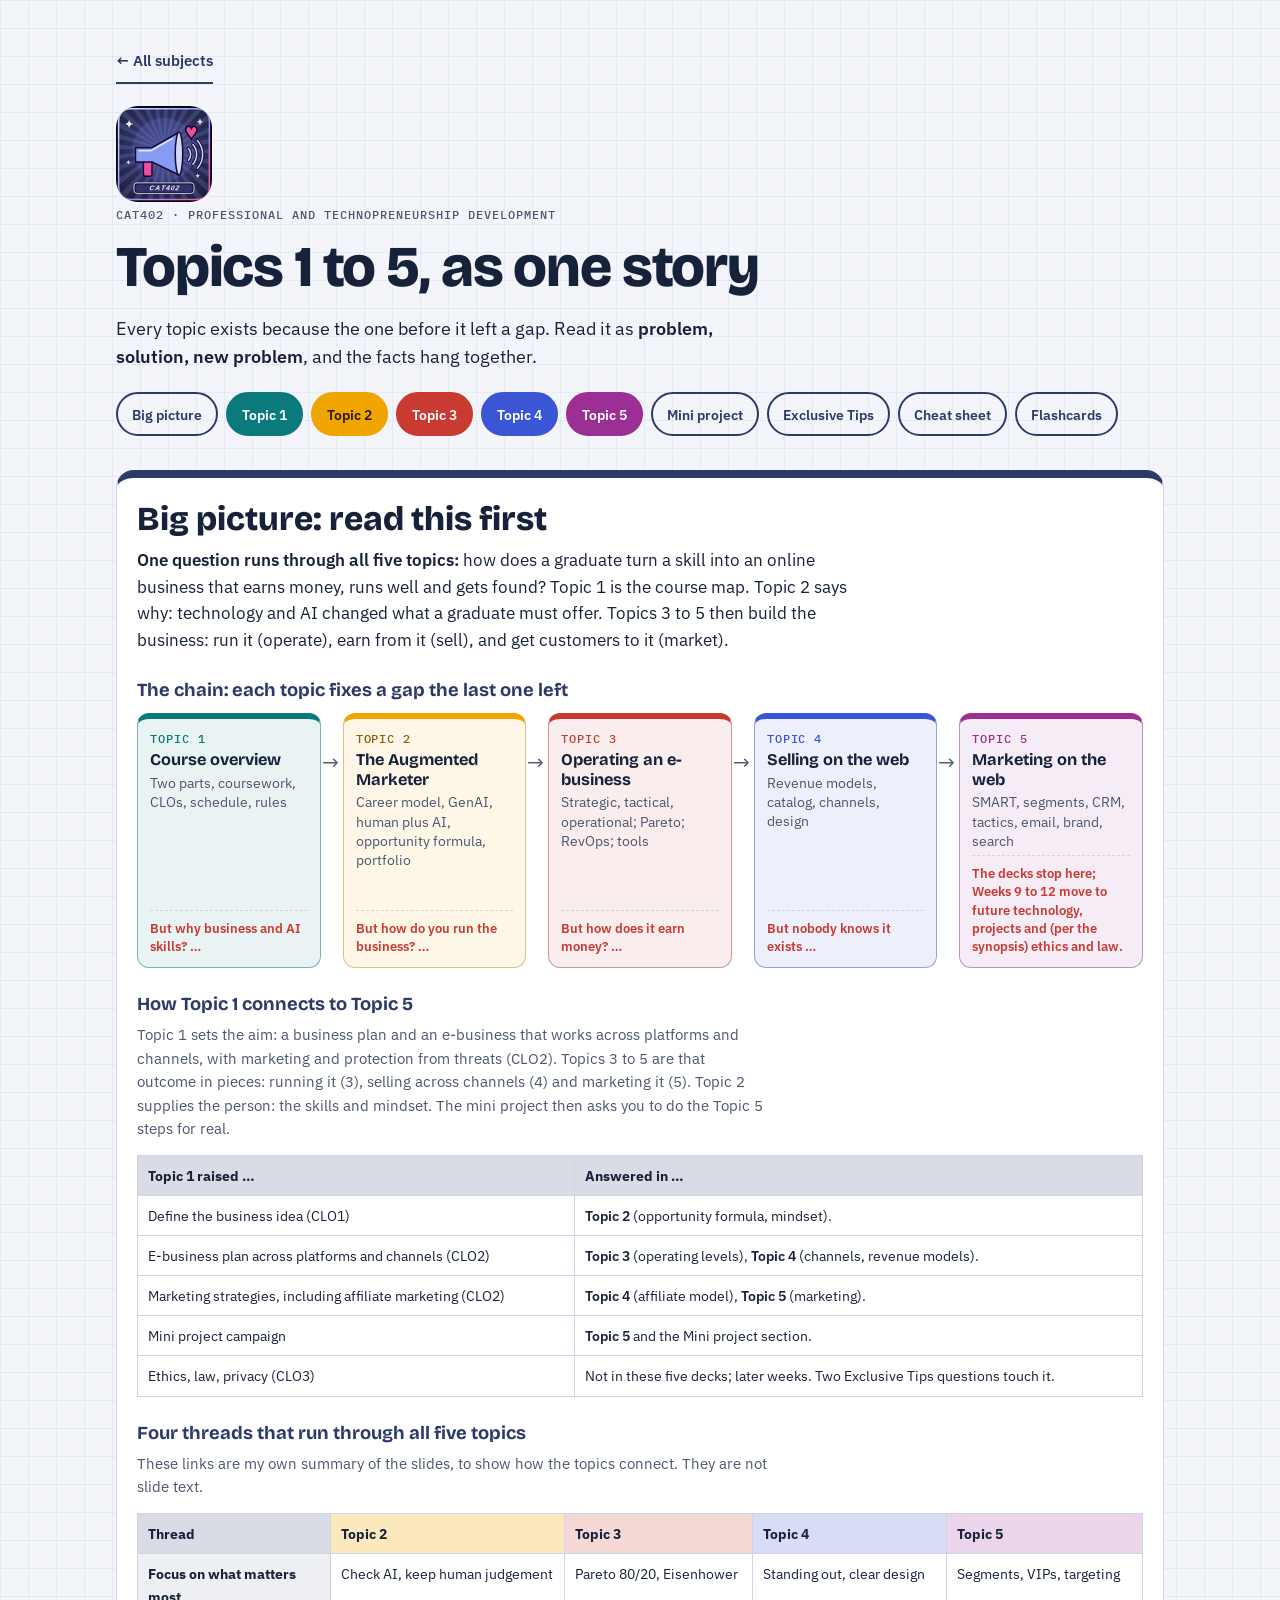
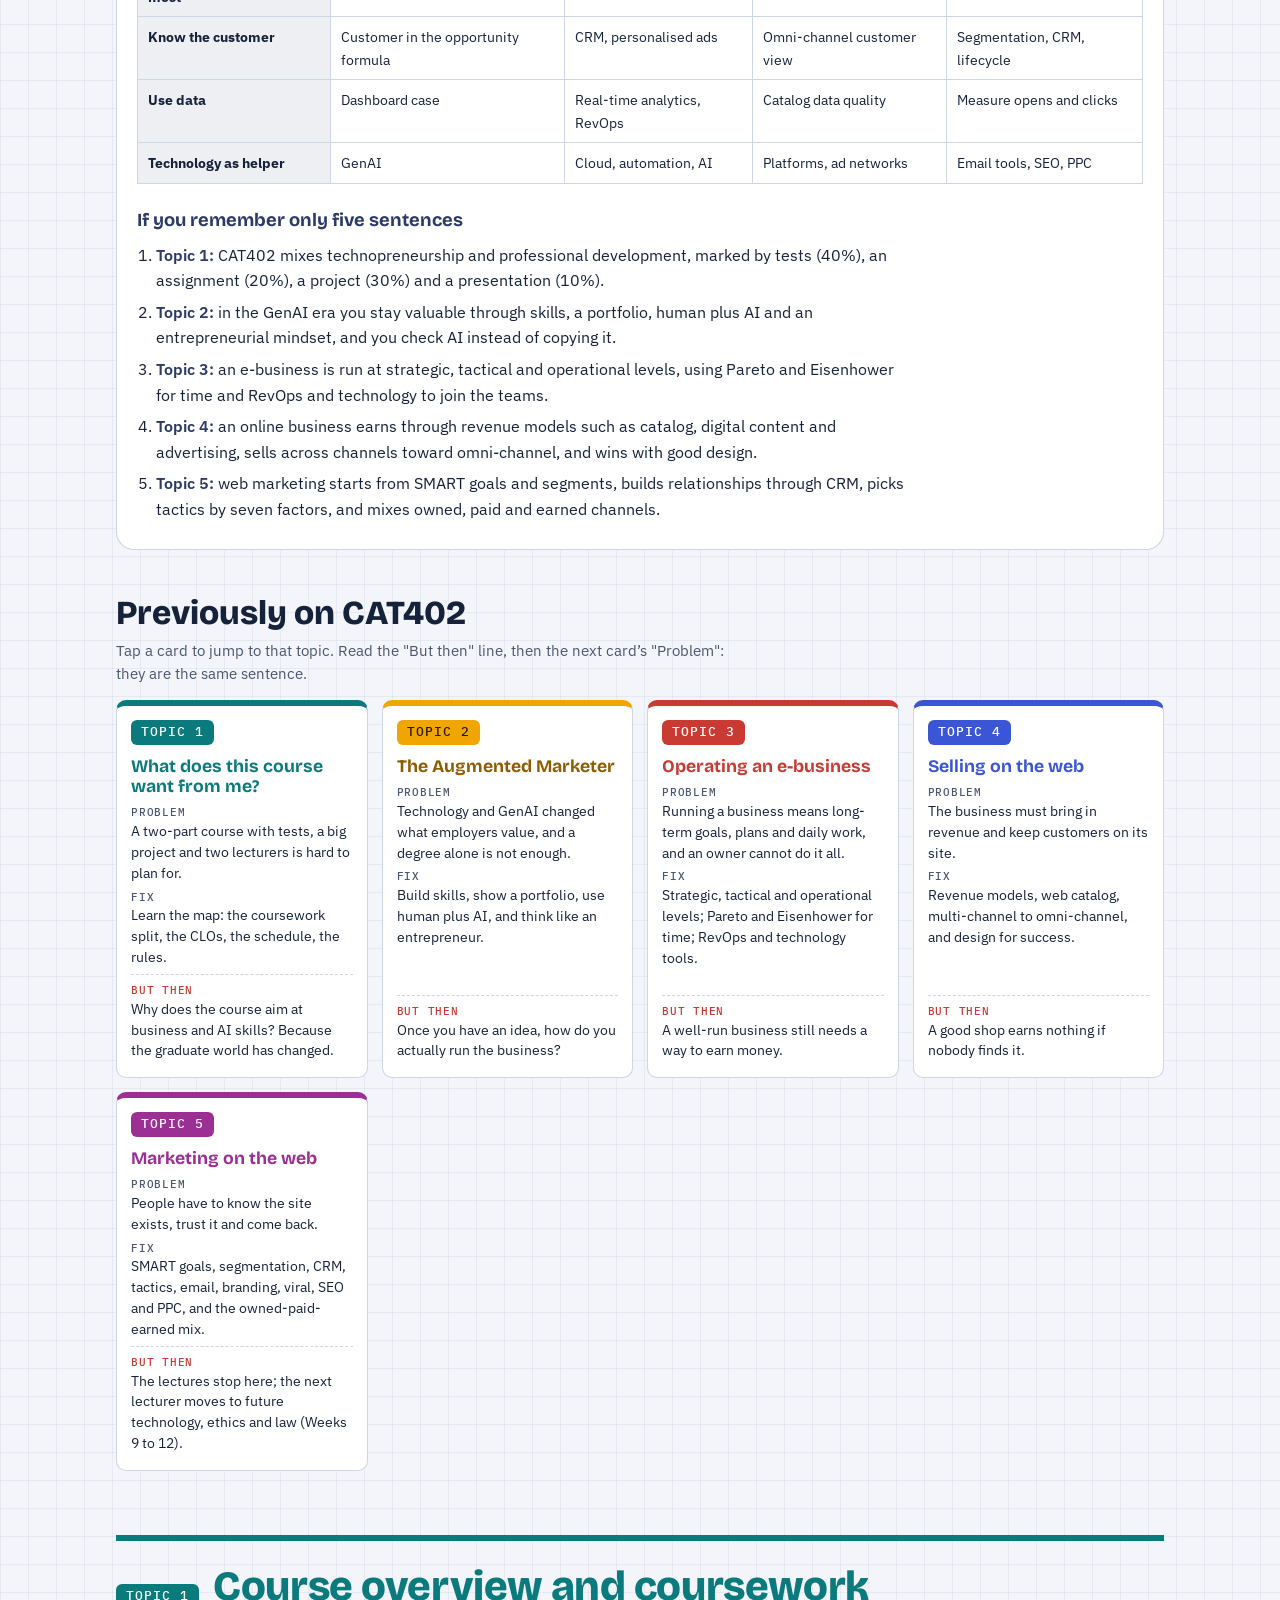
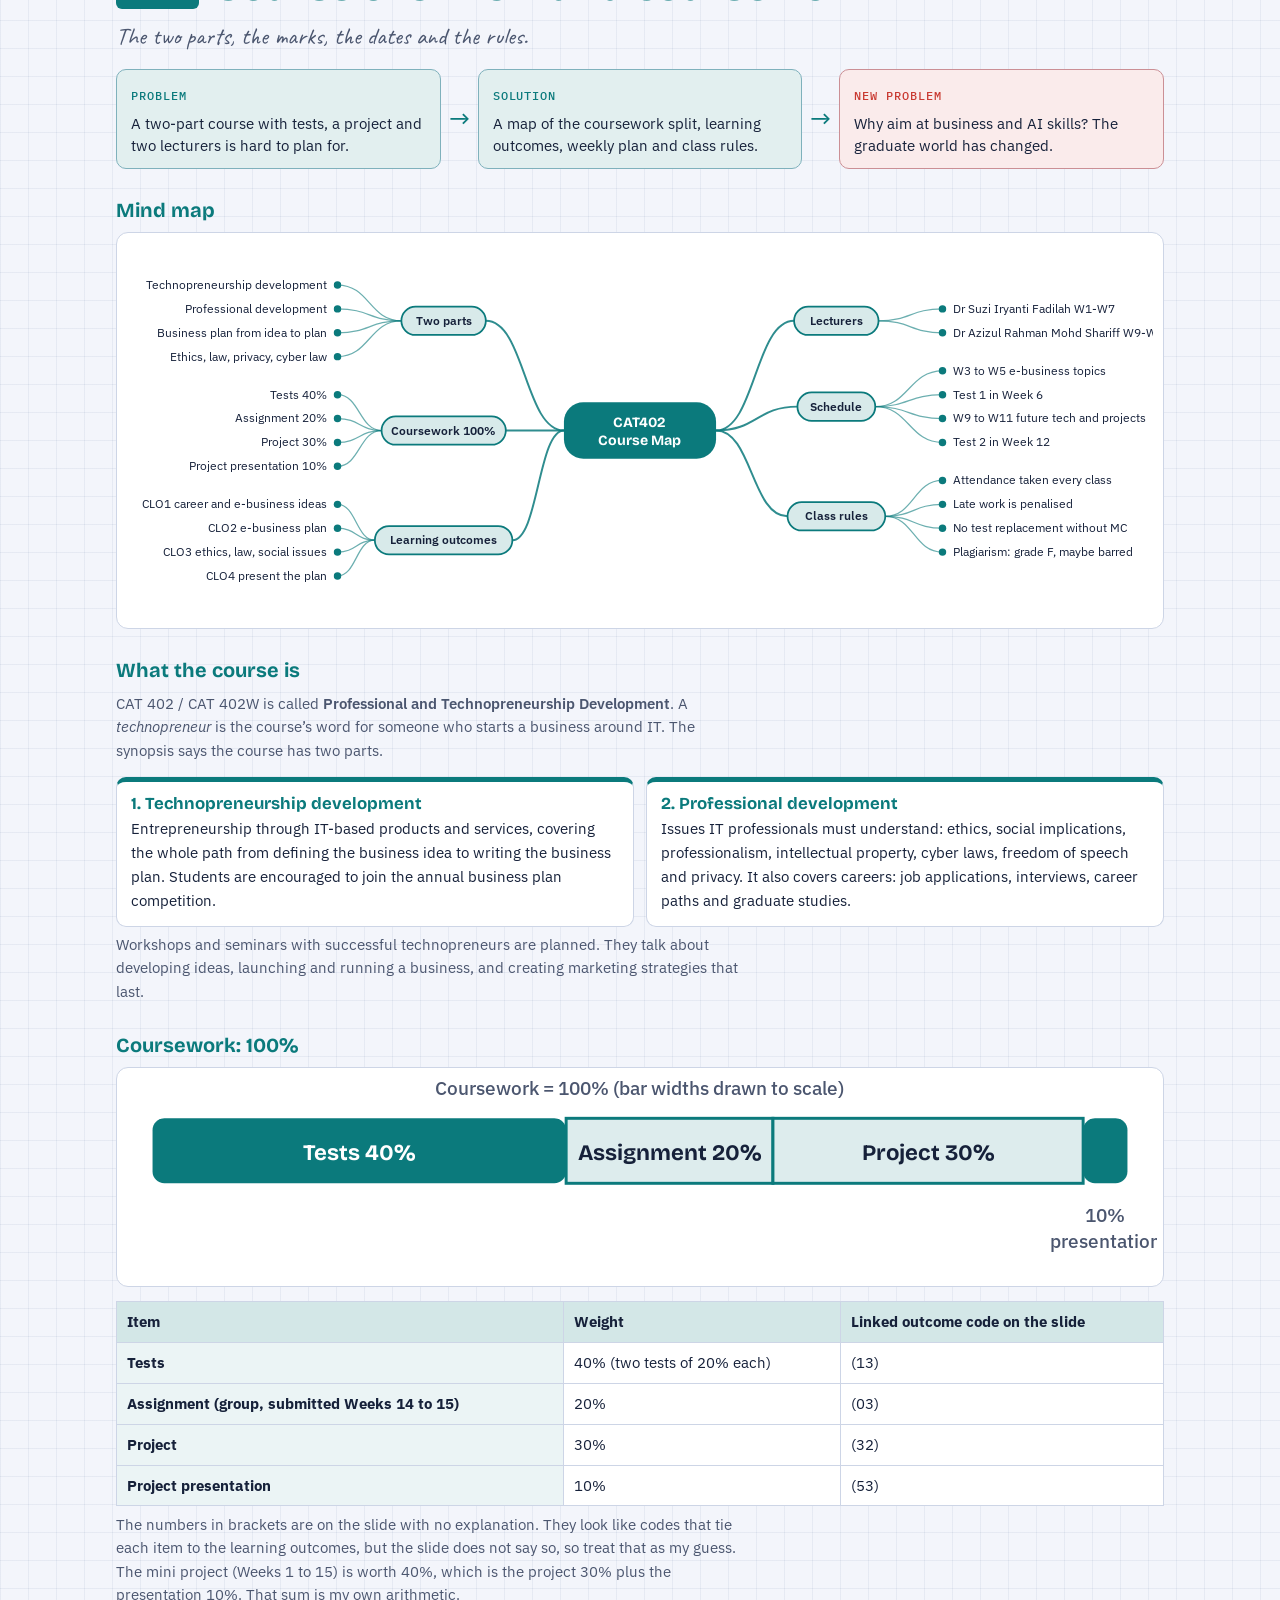
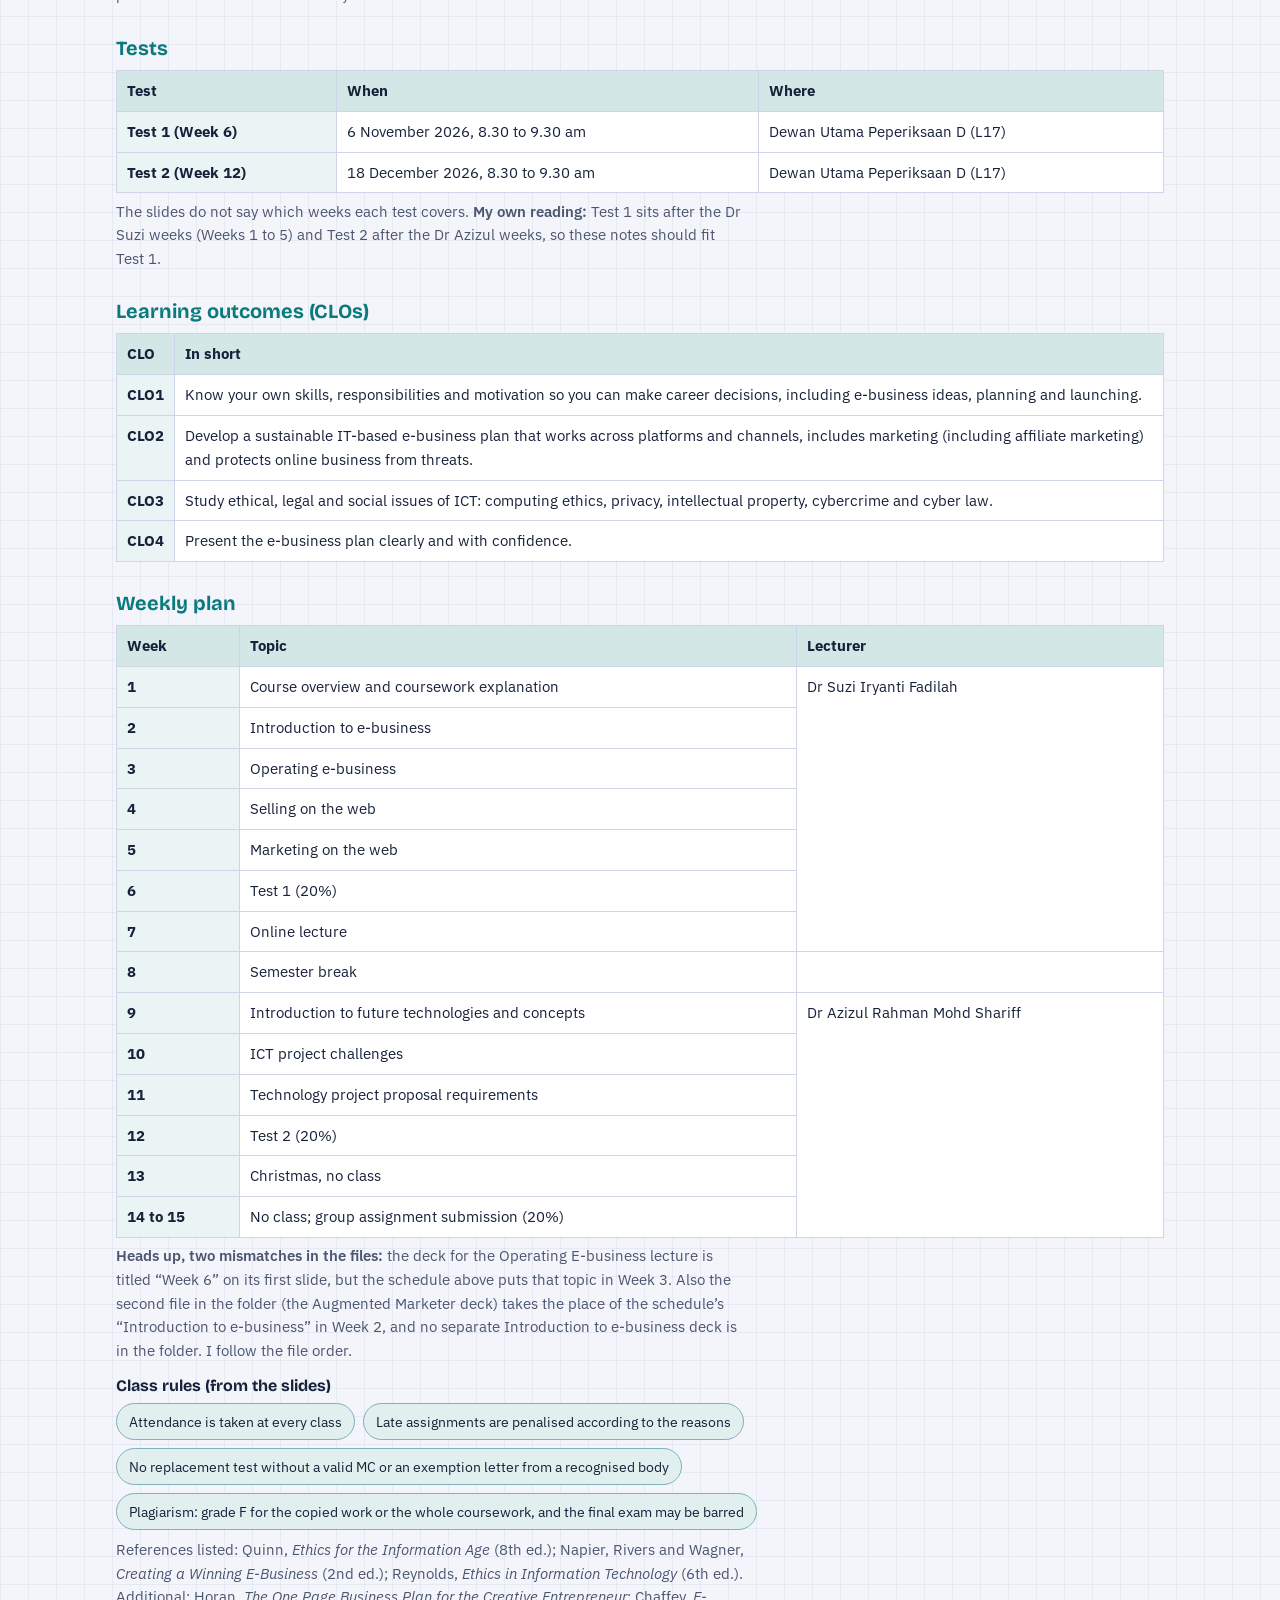
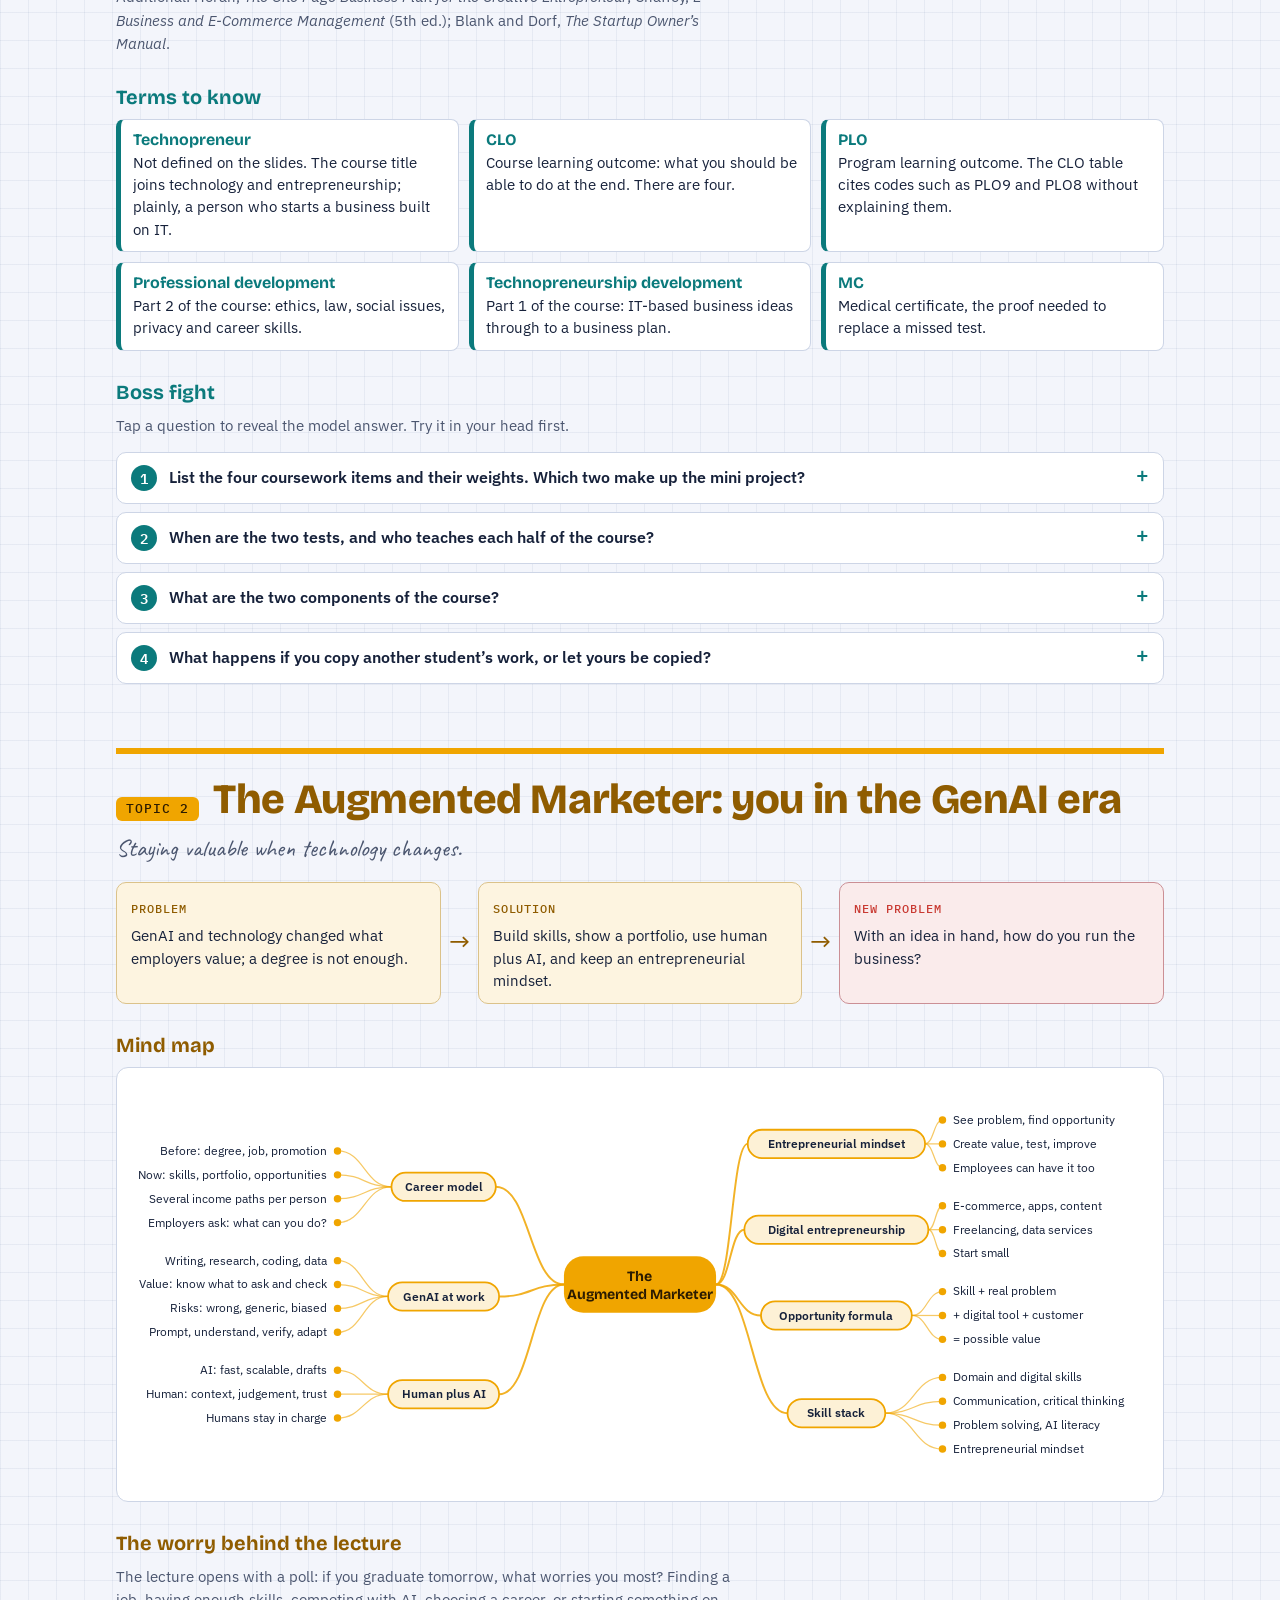
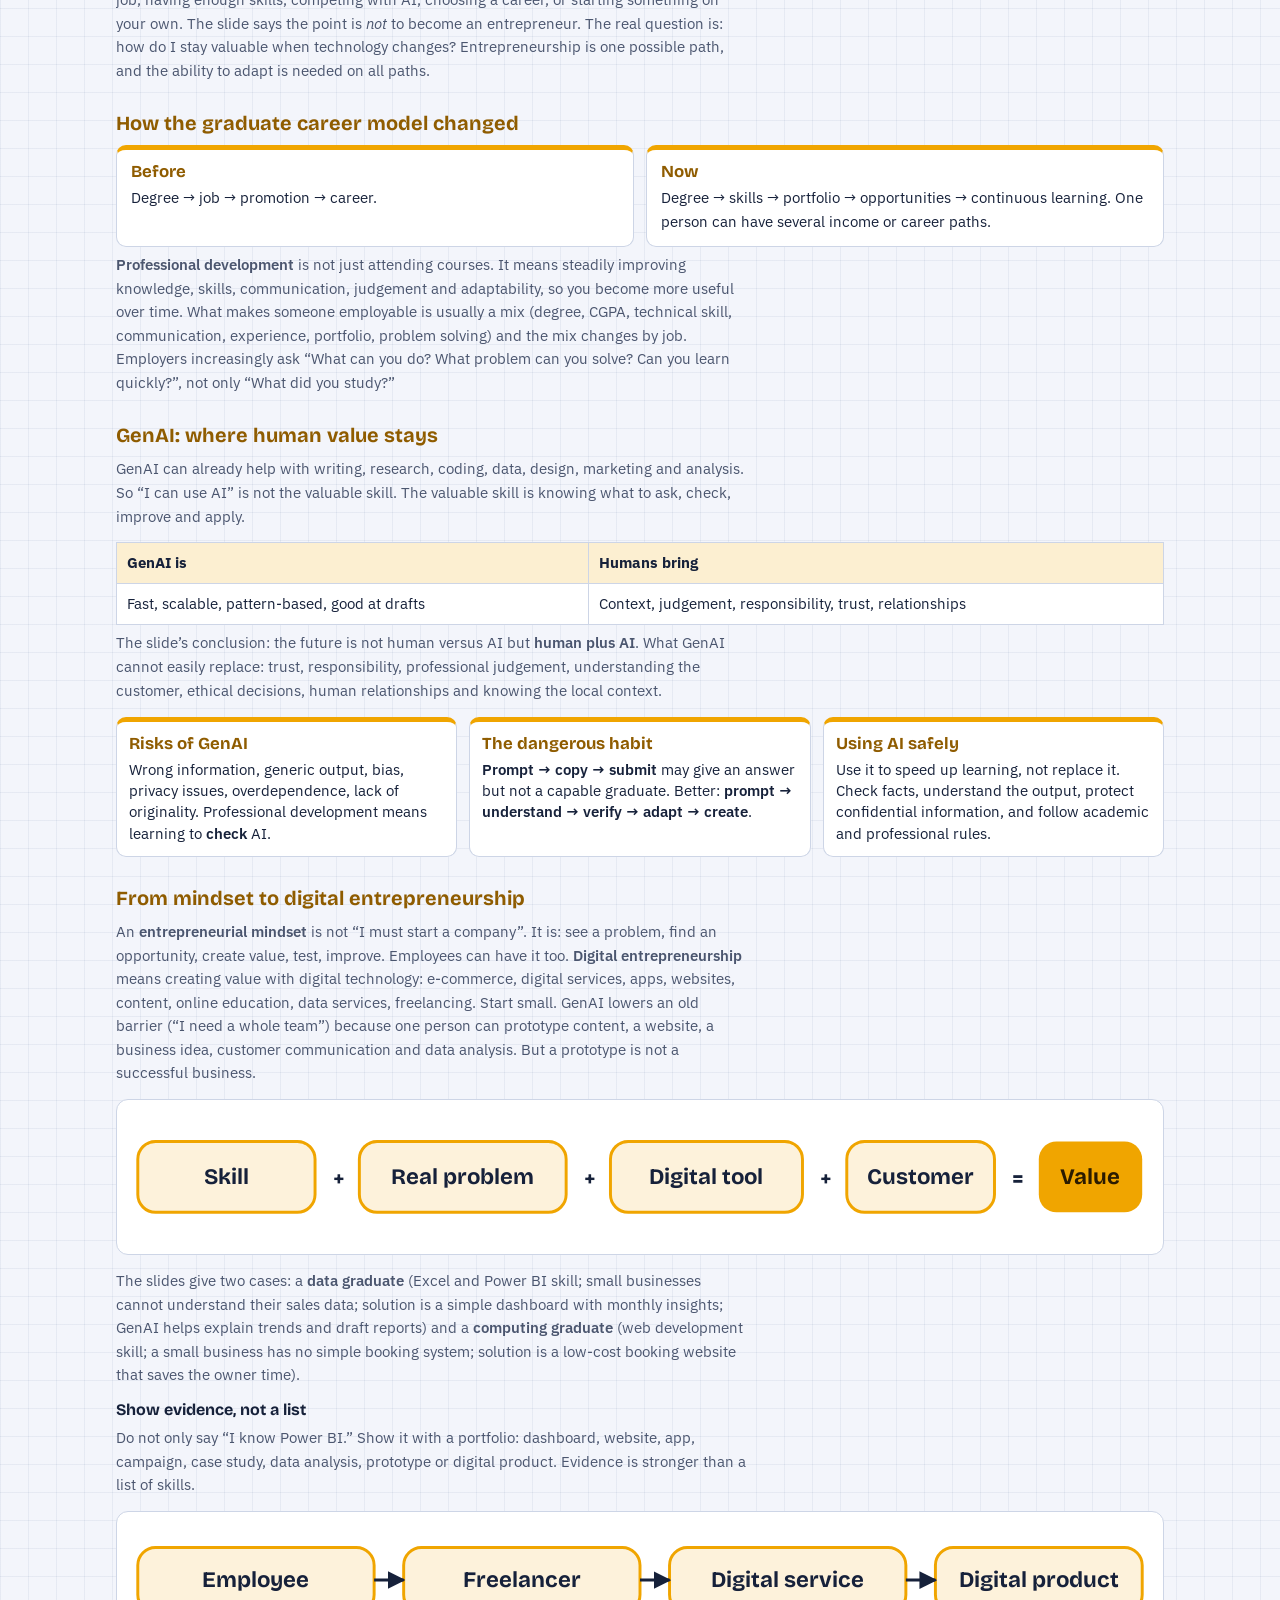
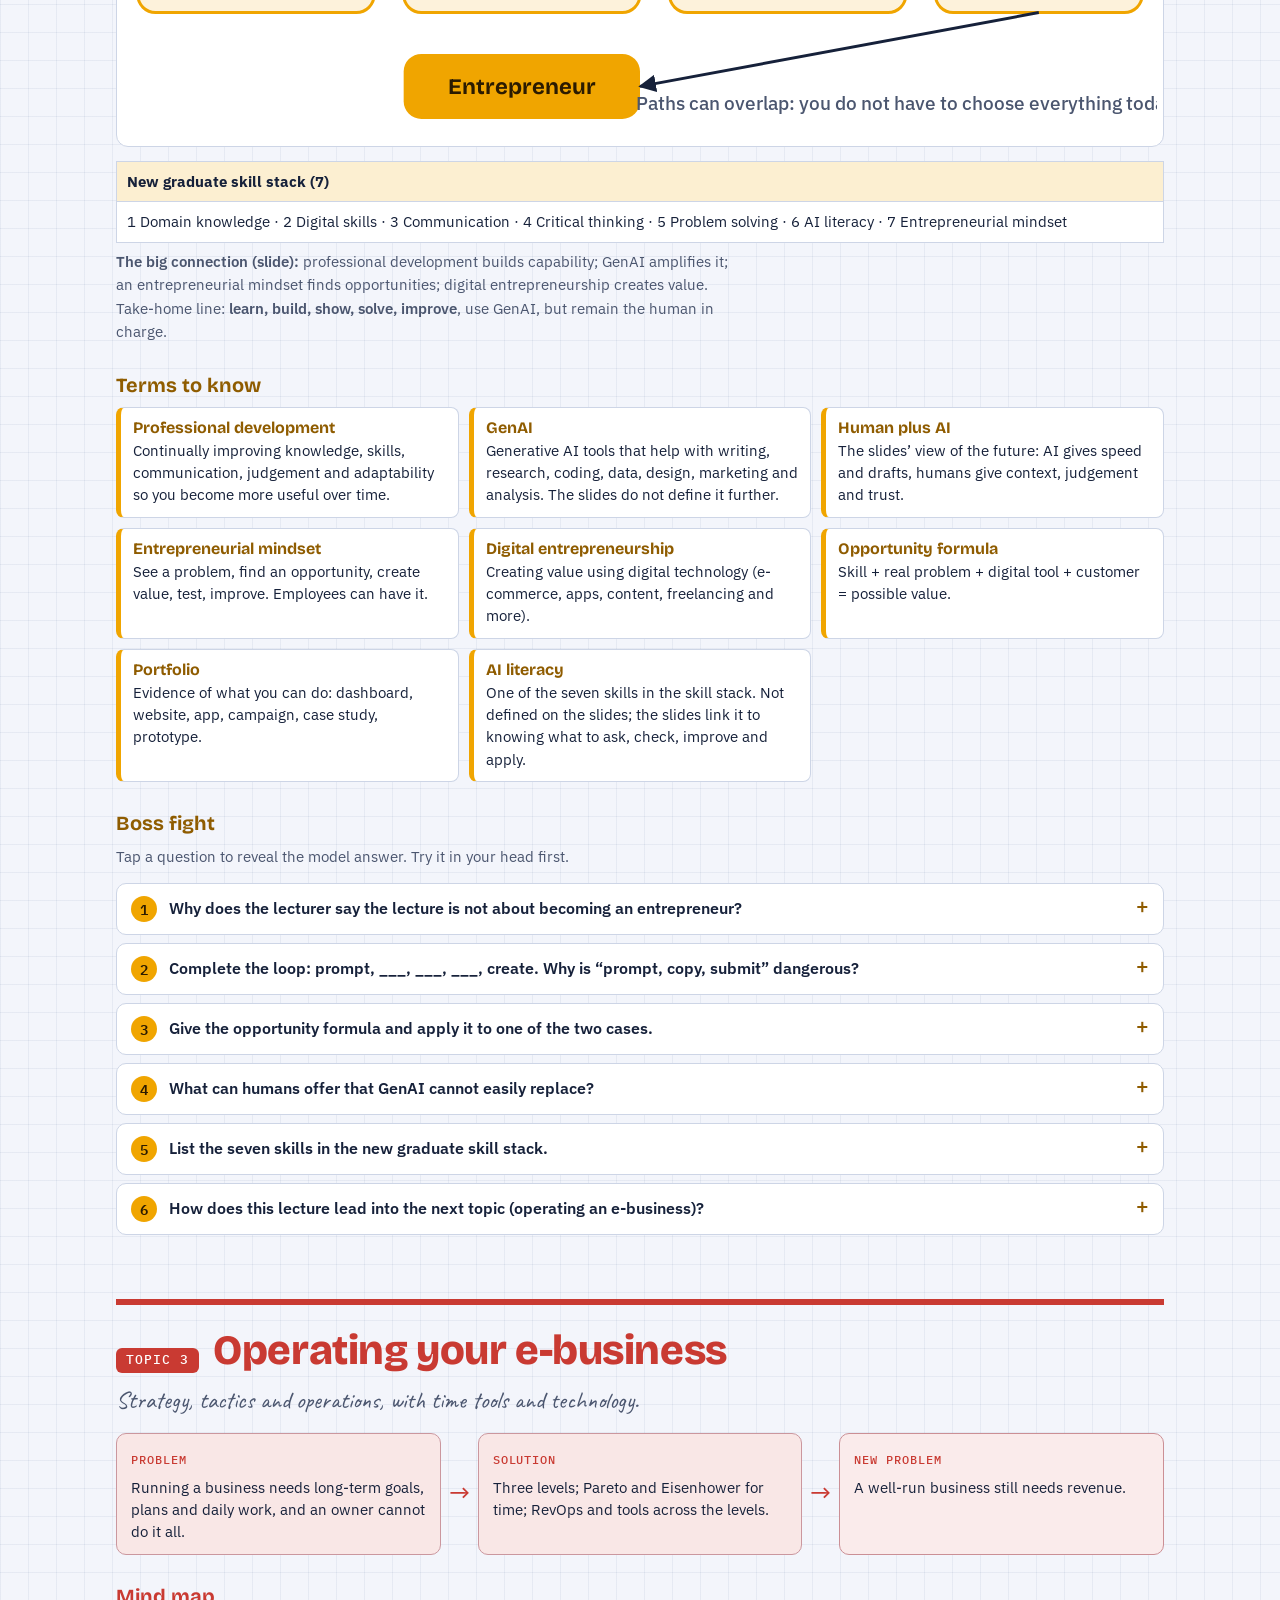
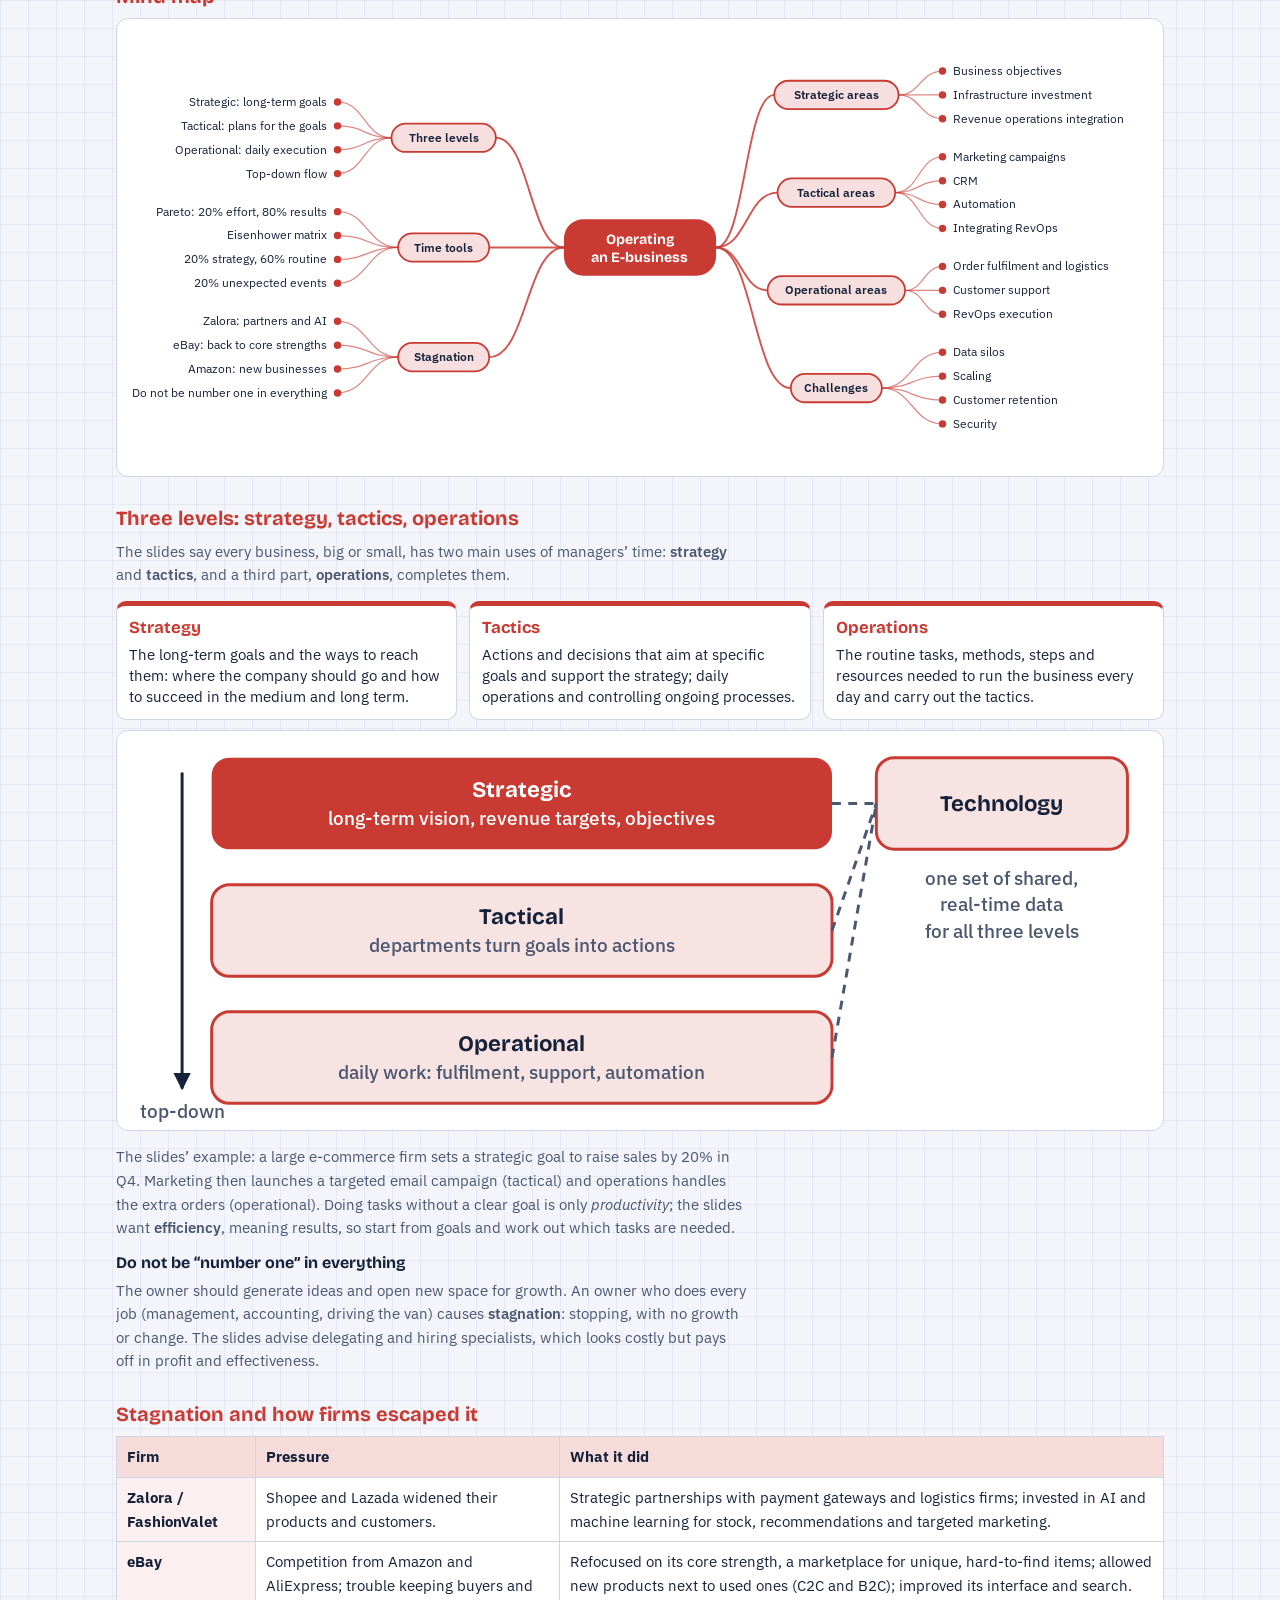
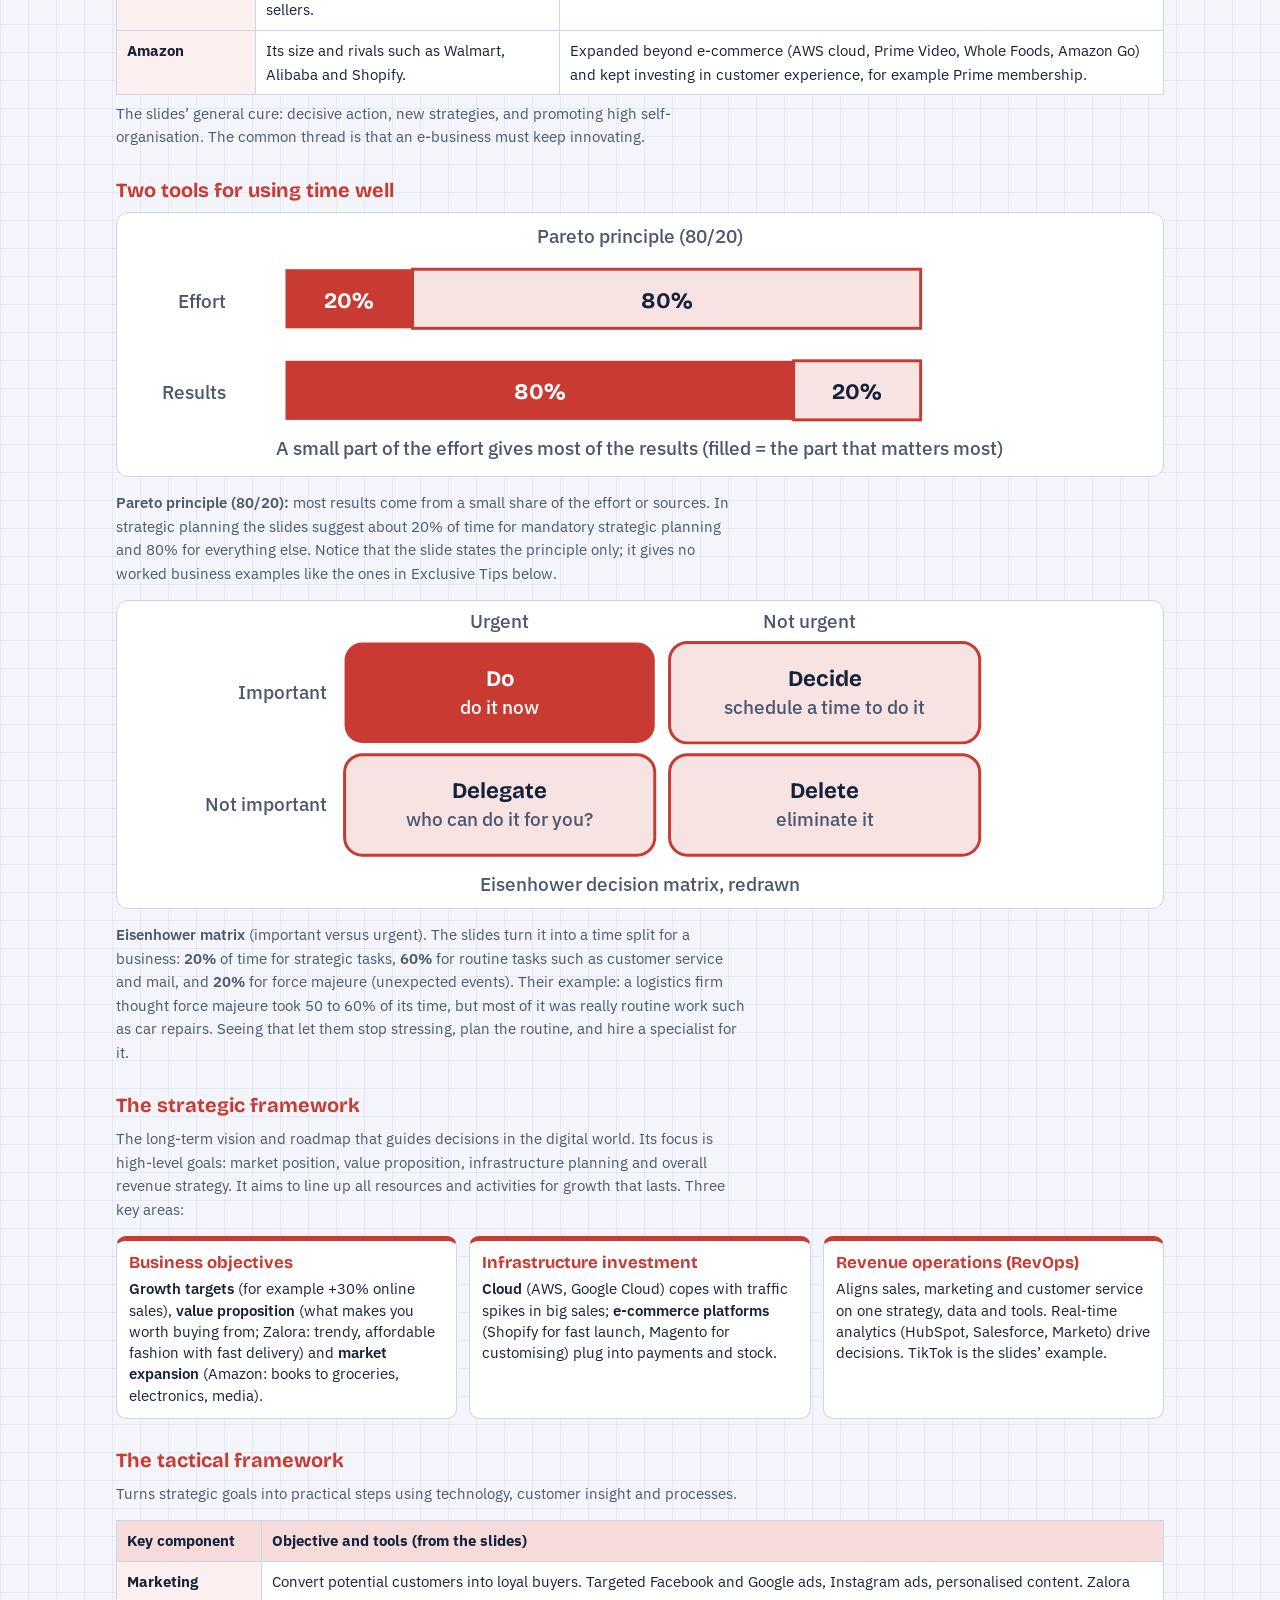
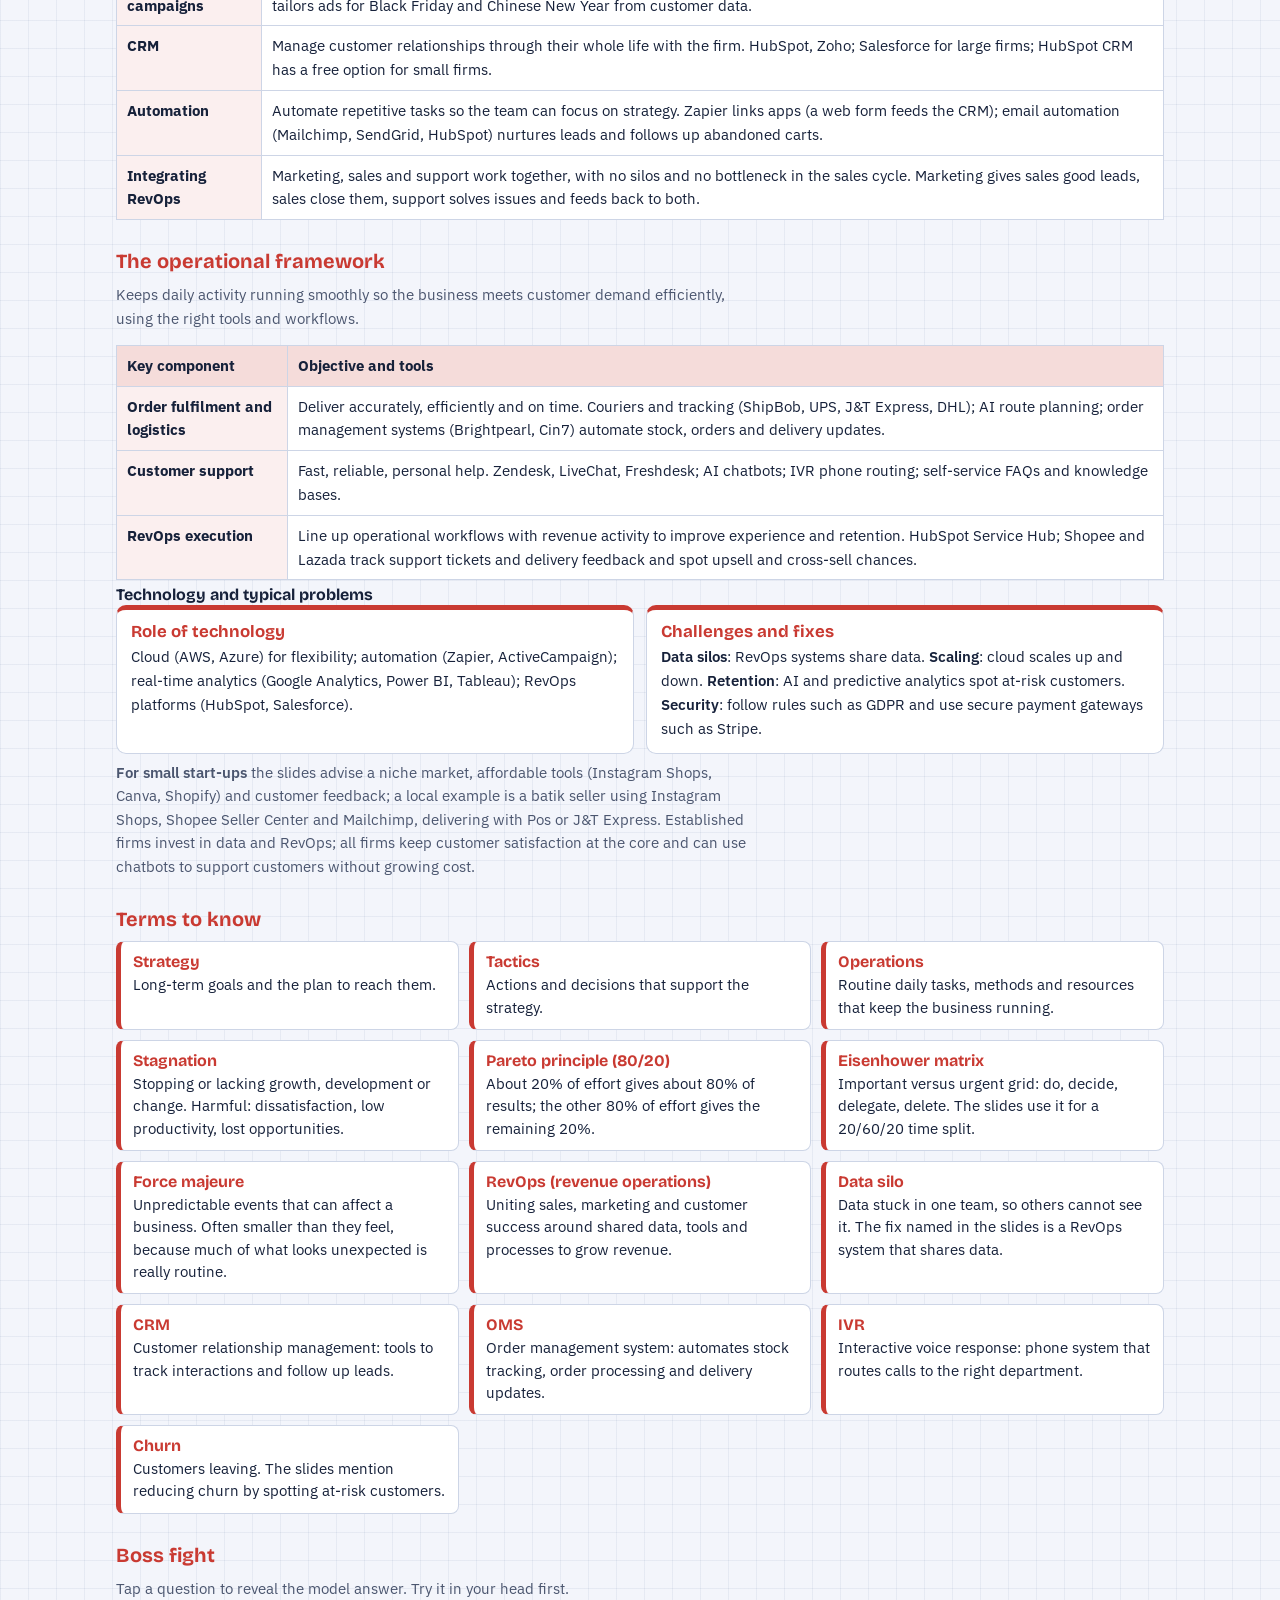
==== commit d71afe81: "Raise jump links and back link to 44px touch targets; rename favicon label to StoryMode Co-Authored-" ====
--- a/cat402/index.html
+++ b/cat402/index.html
@@ -29,6 +29,7 @@
 .w3 { --c: #c93a32; --on: #ffffff; --ct: #c93a32; }
 .w4 { --c: #3a56d4; --on: #ffffff; --ct: #3a56d4; }
 .w5 { --c: #9b2f94; --on: #ffffff; --ct: #9b2f94; }
+.w6 { --c: #1f7a43; --on: #ffffff; --ct: #1f7a43; }
 .wx { --c: #2b3a67; --on: #ffffff; --ct: #2b3a67; }
 
 @media (prefers-color-scheme: dark) {
@@ -42,6 +43,7 @@
   :root:not([data-theme="light"]) .w3 { --c: #ff7a6e; --on: #0f1424; --ct: #ff7a6e; }
   :root:not([data-theme="light"]) .w4 { --c: #8da2ff; --on: #0f1424; --ct: #8da2ff; }
   :root:not([data-theme="light"]) .w5 { --c: #e08ada; --on: #0f1424; --ct: #e08ada; }
+  :root:not([data-theme="light"]) .w6 { --c: #6fd68f; --on: #0f1424; --ct: #6fd68f; }
   :root:not([data-theme="light"]) .wx { --c: #aebaf0; --on: #0f1424; --ct: #aebaf0; }
 }
 :root[data-theme="dark"] {
@@ -54,6 +56,7 @@
 :root[data-theme="dark"] .w3 { --c: #ff7a6e; --on: #0f1424; --ct: #ff7a6e; }
 :root[data-theme="dark"] .w4 { --c: #8da2ff; --on: #0f1424; --ct: #8da2ff; }
 :root[data-theme="dark"] .w5 { --c: #e08ada; --on: #0f1424; --ct: #e08ada; }
+:root[data-theme="dark"] .w6 { --c: #6fd68f; --on: #0f1424; --ct: #6fd68f; }
 :root[data-theme="dark"] .wx { --c: #aebaf0; --on: #0f1424; --ct: #aebaf0; }
 
 * { box-sizing: border-box; }
@@ -81,7 +84,7 @@
 .lead { max-width: 60ch; font-size: 1.12rem; margin: 14px 0 20px; }
 .jump { display: flex; flex-wrap: wrap; gap: 8px; }
 .jump a {
-  text-decoration: none; font-weight: 600; font-size: .9rem; padding: 7px 14px; border-radius: 999px;
+  text-decoration: none; font-weight: 600; font-size: .9rem; padding: 7px 14px; min-height: 44px; display: inline-flex; align-items: center; border-radius: 999px;
   background: var(--c); color: var(--on); border: 2px solid var(--c);
 }
 .jump a.wx { background: transparent; color: var(--ct); border-color: var(--c); }
@@ -269,7 +272,7 @@
 @media (prefers-reduced-motion: reduce) { html { scroll-behavior: auto; } }
 @media print { .jump, .hint { display: none; } body { background-image: none; } .mm-wrap { overflow: visible; } }
 
-.back { display: inline-block; margin-bottom: 18px; font-weight: 600; font-size: .92rem; text-decoration: none; color: var(--brand); border-bottom: 2px solid var(--brand); }
+.back { display: inline-flex; align-items: center; min-height: 44px; margin-bottom: 8px; font-weight: 600; font-size: .92rem; text-decoration: none; color: var(--brand); border-bottom: 2px solid var(--brand); }
 
 /* hover motion only where a real pointer can hover (touch fires sticky hovers) */
 @media (hover: hover) and (pointer: fine) {
@@ -364,7 +367,7 @@
 .bigp td, .bigp th { font-size: .9rem; }
 .bigp thead th.t1 { background: color-mix(in srgb, #0b7a7c 22%, var(--card)); } .bigp thead th.t2 { background: color-mix(in srgb, #f0a500 26%, var(--card)); }
 .bigp thead th.t3 { background: color-mix(in srgb, #c93a32 20%, var(--card)); } .bigp thead th.t4 { background: color-mix(in srgb, #3a56d4 20%, var(--card)); }
-.bigp thead th.t5 { background: color-mix(in srgb, #9b2f94 20%, var(--card)); }
+.bigp thead th.t5 { background: color-mix(in srgb, #9b2f94 20%, var(--card)); } .bigp thead th.t6 { background: color-mix(in srgb, #1f7a43 20%, var(--card)); }
 .bigp .five { margin: 12px 0 0; padding-left: 1.2rem; display: grid; gap: 6px; max-width: 78ch; }
 .bigp .five b { color: var(--ct); }
 .bigp .hpc { display: grid; grid-template-columns: repeat(auto-fit, minmax(220px, 1fr)); gap: 10px; }
@@ -377,6 +380,9 @@
 .pm .wk2 { display: inline-block; margin-top: 4px; padding: 2px 8px; border-radius: 999px; background: var(--c, var(--brand)); color: var(--on, #fff); font: 500 .72rem var(--mono); }
 .pm li.later { border-style: dashed; color: var(--muted); }
 @media (max-width: 760px) { .pm { grid-template-columns: repeat(2, minmax(0, 1fr)); } }
+
+/* six-step chain: three per row on wide screens, arrow dropped at the row end */
+@media (min-width: 1001px) { .chain.c6 { grid-template-columns: repeat(3, minmax(0, 1fr)); row-gap: 26px; } .chain.c6 li:nth-child(3)::after { content: none; } }
 /* CMT323 only: redrawn diagrams (inline SVG), 3-step chain, time/space grid, value-chain grid. */
 .chain.c3 { grid-template-columns: repeat(3, minmax(0, 1fr)); }
 .chain.c3 li:not(:last-child)::after { content: "\2192"; right: -19px; top: 34px; left: auto; bottom: auto; transform: none; }
